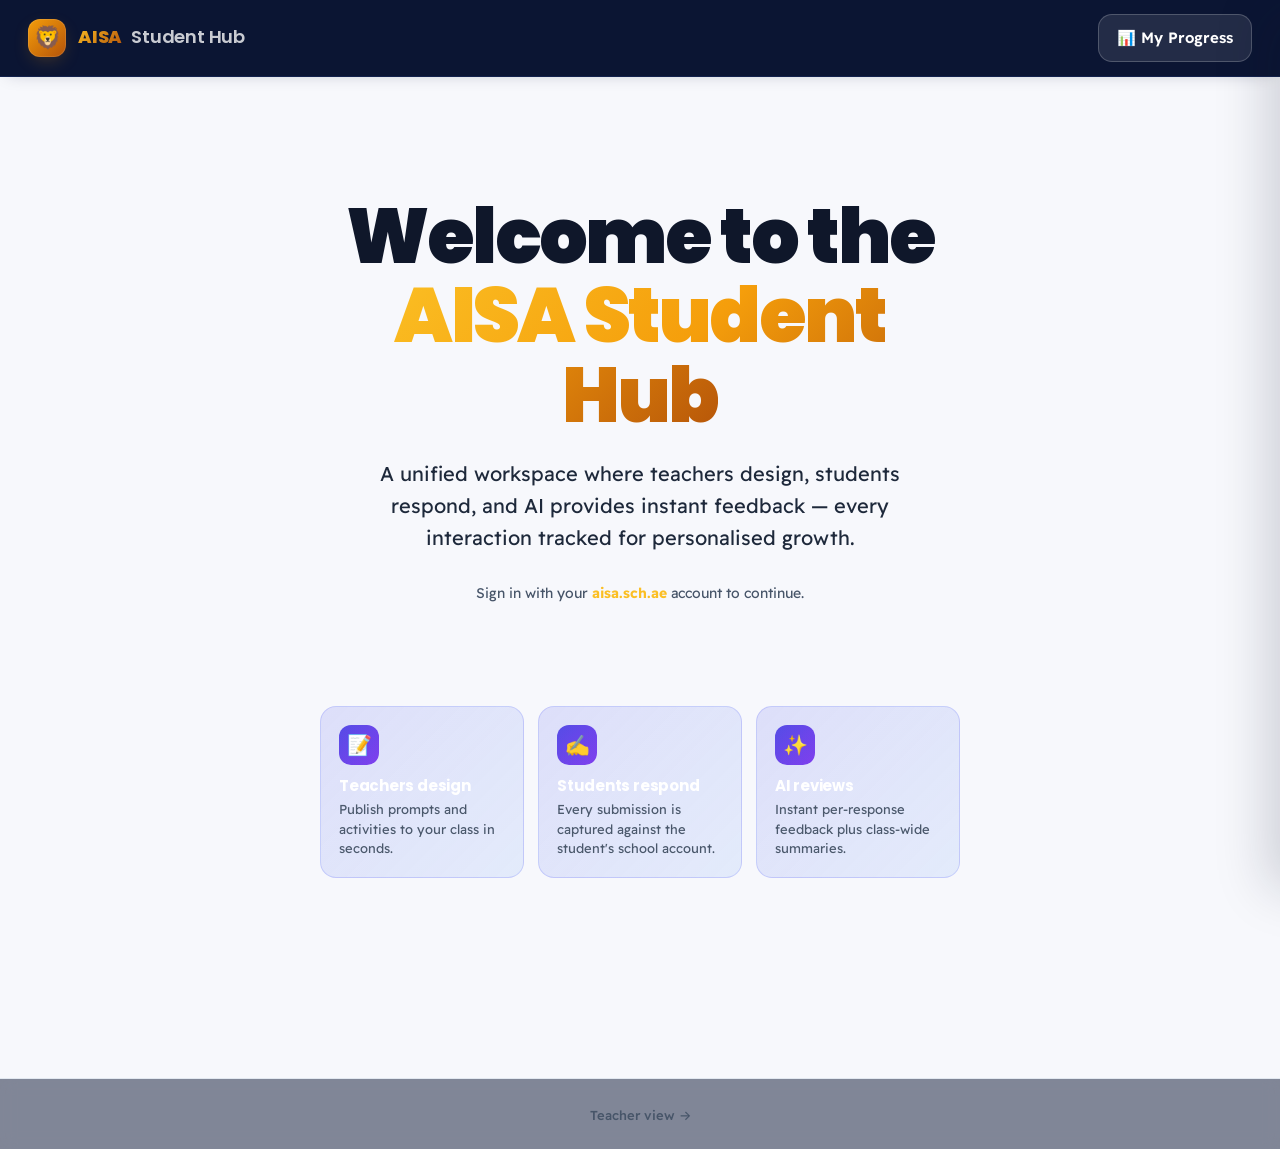
==== index.html @ e524ae33 "Light theme + Lexend typography — readability-first overhaul Major design system overhaul to make th" ====
<!DOCTYPE html>
<html lang="en">
<head>
  <meta charset="UTF-8" />
  <meta name="viewport" content="width=device-width, initial-scale=1.0, viewport-fit=cover" />
  <title>AISA Student Hub</title>
  <meta name="description" content="Sign in with your aisa.sch.ae account to read teacher prompts, submit responses, and get instant AI feedback." />
  <meta name="theme-color" content="#0b1533" />
  <meta name="apple-mobile-web-app-capable" content="yes" />
  <meta name="apple-mobile-web-app-status-bar-style" content="black-translucent" />
  <meta name="apple-mobile-web-app-title" content="AISA Hub" />
  <meta name="color-scheme" content="dark light" />
  <meta property="og:type" content="website" />
  <meta property="og:title" content="AISA Student Hub" />
  <meta property="og:description" content="Teacher prompts, student responses, instant AI feedback." />
  <link rel="icon" type="image/svg+xml" href="favicon.svg" />
  <link rel="apple-touch-icon" href="favicon.svg" />
  <link rel="manifest" href="manifest.webmanifest" />
  <link rel="preconnect" href="https://fonts.googleapis.com" />
  <link rel="preconnect" href="https://fonts.gstatic.com" crossorigin />
  <link href="https://fonts.googleapis.com/css2?family=Lexend:wght@400;500;600;700;800&family=Poppins:wght@500;600;700;800;900&family=Inter:wght@400;500;600;700&family=JetBrains+Mono:wght@400;500&display=swap" rel="stylesheet" />
  <link rel="stylesheet" href="style.css" />
</head>
<body>
  <a class="skip-link" href="#main">Skip to main content</a>
  <noscript>
    <div class="noscript-banner">
      <strong>JavaScript is required.</strong><br />
      The AISA Student Hub needs JavaScript to sign you in with Google and load your prompts.
      Please enable JavaScript in your browser, or ask your school IT team if this site is blocked.
    </div>
  </noscript>
  <div class="bg-blobs" aria-hidden="true">
    <div class="bg-blob b1"></div>
    <div class="bg-blob b2"></div>
    <div class="bg-blob b3"></div>
  </div>

  <nav class="topbar" aria-label="Primary">
    <a href="index.html" class="brand">
      <span class="brand-mark" aria-hidden="true">🦁</span>
      <span class="brand-text">
        <span class="brand-name">AISA</span>
        <span class="brand-sub">Student Hub</span>
      </span>
    </a>

    <div class="topbar-meta">
      <a href="progress.html" class="btn btn-ghost" id="progress-link">📊 My Progress</a>
      <button id="assignments-btn" class="assignments-btn empty" type="button">
        <span class="assignments-icon">📥</span>
        <span>Assignments</span>
        <span class="assignments-count" id="assignments-count">0</span>
      </button>
      <span id="user-chip" class="user-chip">
        <span class="user-dot"></span>
        <span id="user-name"></span>
        <span class="muted">·</span>
        <span id="user-email"></span>
      </span>
      <button id="sign-out" class="btn btn-ghost">Sign out</button>
    </div>
  </nav>

  <!-- Assignments slide-in panel -->
  <div id="assignments-backdrop" class="assignments-backdrop"></div>
  <aside id="assignments-panel" class="assignments-panel" aria-hidden="true">
    <header class="assignments-panel-header">
      <div>
        <h2 class="font-heading">
          <span class="panel-icon assignments-panel-icon" aria-hidden="true">📥</span>
          Your assignments
        </h2>
        <p class="panel-sub" id="assignments-panel-sub">Loading...</p>
      </div>
      <button class="assignments-close" id="assignments-close" aria-label="Close panel">×</button>
    </header>
    <div class="assignments-list" id="assignments-list"></div>
  </aside>

  <main class="container" id="main">
    <section id="signin-container" class="hero">
      <div class="hero-content">
        <h1 class="hero-title font-heading">
          Welcome to the<br />
          <span class="gradient-amber">AISA Student Hub</span>
        </h1>
        <p class="hero-subtitle">
          A unified workspace where teachers design, students respond, and AI
          provides instant feedback — every interaction tracked for personalised growth.
        </p>
        <p id="status" class="hero-status">
          Sign in with your <strong>aisa.sch.ae</strong> account to continue.
        </p>
        <div class="signin-wrap">
          <div id="g-signin-button"></div>
        </div>

        <div class="hero-features">
          <div class="hero-feature">
            <div class="hero-feature-icon">📝</div>
            <h3 class="font-heading">Teachers design</h3>
            <p>Publish prompts and activities to your class in seconds.</p>
          </div>
          <div class="hero-feature">
            <div class="hero-feature-icon">✍️</div>
            <h3 class="font-heading">Students respond</h3>
            <p>Every submission is captured against the student's school account.</p>
          </div>
          <div class="hero-feature">
            <div class="hero-feature-icon">✨</div>
            <h3 class="font-heading">AI reviews</h3>
            <p>Instant per-response feedback plus class-wide summaries.</p>
          </div>
        </div>
      </div>
    </section>

    <section id="signed-in" hidden>
      <header class="page-header">
        <div>
          <h2 class="page-title font-heading">Today's prompts</h2>
          <p class="page-subtitle">Respond to your teachers and get instant AI feedback.</p>
        </div>
        <button id="im-here" class="btn btn-amber">I'm here</button>
      </header>
      <p id="result" class="status-line" aria-live="polite"></p>

      <!-- Check out / check in card -->
      <section id="checkout-card" class="checkout-card">
        <div id="checkout-idle" class="checkout-idle">
          <div class="checkout-header">
            <h3 class="font-heading">Need to step out?</h3>
            <p class="muted small">Tap a destination — we'll notify your teacher by email and time your trip.</p>
          </div>
          <div class="checkout-options">
            <button class="checkout-option" data-destination="Bathroom" type="button">
              <span class="checkout-emoji" aria-hidden="true">🚻</span>
              <span class="checkout-label">Bathroom</span>
            </button>
            <button class="checkout-option" data-destination="Nurse" type="button">
              <span class="checkout-emoji" aria-hidden="true">⚕️</span>
              <span class="checkout-label">Nurse</span>
            </button>
            <button class="checkout-option" data-destination="Counsellor" type="button">
              <span class="checkout-emoji" aria-hidden="true">💬</span>
              <span class="checkout-label">Counsellor</span>
            </button>
          </div>
        </div>
        <div id="checkout-active" class="checkout-active" hidden>
          <div class="checkout-active-info">
            <p class="checkout-active-label small">Currently checked out</p>
            <h3 class="font-heading">At <span id="checkout-destination-active"></span></h3>
            <p class="muted small">Notified <span id="checkout-teacher-active"></span> · <span id="checkout-since"></span></p>
          </div>
          <button id="checkin-btn" class="btn btn-amber" type="button">Check back in</button>
        </div>
      </section>

      <div id="prompts-list" class="prompts-grid"></div>
    </section>

    <!-- Check-out modal -->
    <div id="checkout-modal-backdrop" class="modal-backdrop" hidden></div>
    <div id="checkout-modal" class="modal" hidden role="dialog" aria-labelledby="checkout-modal-title">
      <header class="modal-header">
        <h2 id="checkout-modal-title" class="font-heading">
          <span class="panel-icon checkout-modal-icon" aria-hidden="true">🚪</span>
          <span id="checkout-modal-heading">Check out</span>
        </h2>
        <button class="modal-close" id="checkout-modal-close" aria-label="Close">×</button>
      </header>
      <div class="modal-body">
        <p class="muted small">You're heading to <strong id="checkout-modal-destination"></strong>. Your teacher gets an email now and another when you check back in.</p>
        <label>
          Notify which teacher?
          <select id="checkout-teacher-select"></select>
        </label>
        <label>
          Notes <span class="field-hint">optional</span>
          <input id="checkout-notes" type="text" maxlength="140" placeholder="e.g. feeling unwell, won't be long" />
        </label>
        <p id="checkout-modal-result" class="status-line" aria-live="polite"></p>
        <div class="modal-actions">
          <button class="btn btn-ghost" id="checkout-modal-cancel" type="button">Cancel</button>
          <button class="btn btn-primary" id="checkout-modal-submit" type="button">Send & check out</button>
        </div>
      </div>
    </div>
  </main>

  <footer class="page-footer">
    <a href="teacher.html" class="footer-link">Teacher view →</a>
  </footer>

  <script src="config.js"></script>
  <script src="auth.js"></script>
  <script src="app.js"></script>
  <script src="https://accounts.google.com/gsi/client" async defer onload="initGoogleSignIn()"></script>
</body>
</html>
---- style.css ----
/* ============================================================
   AISA Student Hub — light design system for K-12 readability
   ============================================================ */

:root {
  /* Surfaces */
  --bg-base: #f7f8fc;
  --bg-subtle: #eef2f8;
  --bg-panel: #ffffff;
  --bg-elevated: #f1f5f9;
  --bg-hover: #e2e8f0;

  /* Borders */
  --border: #e2e8f0;
  --border-strong: #cbd5e1;
  --border-bright: #94a3b8;

  /* Text — WCAG AAA on white */
  --text: #0f172a;
  --text-secondary: #1e293b;
  --text-muted: #475569;
  --text-dim: #64748b;

  /* AISA brand */
  --navy-deep: #0b1533;
  --navy-base: #13224d;
  --navy-elevated: #1b2a5e;
  --navy-card: rgba(11, 21, 51, 0.04);

  /* Brand accents */
  --gold: #f59e0b;
  --gold-bright: #fbbf24;
  --gold-soft: #fef3c7;
  --gold-dark: #b45309;
  --amber: var(--gold);
  --amber-bright: var(--gold-bright);
  --amber-deep: var(--gold-dark);
  --amber-glow: rgba(245, 158, 11, 0.32);

  /* Tonal accents */
  --indigo: #4f46e5;
  --indigo-bright: #6366f1;
  --indigo-soft: #eef2ff;
  --violet: #7c3aed;
  --violet-soft: #f3e8ff;
  --cyan: #0891b2;
  --cyan-soft: #cffafe;
  --pink: #db2777;
  --pink-soft: #fce7f3;
  --emerald: #059669;
  --emerald-soft: #d1fae5;
  --rose: #e11d48;
  --rose-soft: #ffe4e6;

  /* Type — Lexend for body (proficiency-tuned), Poppins for display */
  --font: 'Lexend', 'Inter', -apple-system, BlinkMacSystemFont, 'Segoe UI', Roboto, sans-serif;
  --font-heading: 'Poppins', 'Lexend', 'Inter', sans-serif;
  --font-mono: 'JetBrains Mono', ui-monospace, SFMono-Regular, monospace;

  /* Shape */
  --radius-sm: 10px;
  --radius: 14px;
  --radius-lg: 18px;
  --radius-xl: 24px;

  /* Shadows */
  --shadow-sm: 0 1px 2px rgba(15, 23, 42, 0.06);
  --shadow-card: 0 1px 3px rgba(15, 23, 42, 0.05), 0 6px 16px -6px rgba(15, 23, 42, 0.08);
  --shadow-lg: 0 20px 40px -16px rgba(15, 23, 42, 0.18);
}

* { box-sizing: border-box; }

/* Skip link — invisible until focused, lets keyboard users jump past the navbar. */
.skip-link {
  position: absolute;
  left: 8px;
  top: -100px;
  z-index: 100;
  padding: 12px 18px;
  background: var(--amber);
  color: #1a1a1a;
  font-weight: 700;
  text-decoration: none;
  border-radius: 10px;
  transition: top 0.18s ease;
}
.skip-link:focus { top: 8px; outline: 3px solid white; outline-offset: 2px; }

.noscript-banner {
  display: block;
  margin: 40px auto;
  max-width: 600px;
  padding: 20px 24px;
  background: rgba(244, 63, 94, 0.16);
  border: 1px solid rgba(244, 63, 94, 0.42);
  border-radius: 14px;
  color: #fecdd3;
  text-align: center;
  font-size: 16px;
  line-height: 1.6;
}

/* Screen-reader only utility */
.sr-only {
  position: absolute;
  width: 1px;
  height: 1px;
  padding: 0;
  margin: -1px;
  overflow: hidden;
  clip: rect(0, 0, 0, 0);
  white-space: nowrap;
  border: 0;
}

/* Honour user motion preferences — turns off entrance and ambient animations
   for users who set "Reduce Motion" in their OS. */
@media (prefers-reduced-motion: reduce) {
  *, *::before, *::after {
    animation-duration: 0.01ms !important;
    animation-iteration-count: 1 !important;
    transition-duration: 0.01ms !important;
    scroll-behavior: auto !important;
  }
  .bg-blob { animation: none !important; }
}

/* Consistent visible focus indicator for everyone using a keyboard. */
:focus-visible {
  outline: 3px solid var(--amber-bright) !important;
  outline-offset: 2px;
  border-radius: 4px;
}
button:focus-visible,
a:focus-visible {
  outline-offset: 3px;
}

/* Loading skeletons — replace the bare "Loading..." text with a shimmering
   placeholder so the page feels alive while data is fetched. */
.skeleton {
  background: linear-gradient(90deg,
    rgba(255, 255, 255, 0.05) 0%,
    rgba(255, 255, 255, 0.12) 50%,
    rgba(255, 255, 255, 0.05) 100%);
  background-size: 200% 100%;
  animation: skeleton-shimmer 1.4s ease-in-out infinite;
  border-radius: 12px;
  display: block;
}
.skeleton-stack { display: flex; flex-direction: column; gap: 12px; }
.skeleton-line { height: 18px; }
.skeleton-line.short { width: 40%; }
.skeleton-line.medium { width: 70%; }
.skeleton-line.long { width: 100%; }
.skeleton-card {
  height: 120px;
  border: 1px solid var(--border);
  background: linear-gradient(90deg,
    rgba(255, 255, 255, 0.04) 0%,
    rgba(255, 255, 255, 0.08) 50%,
    rgba(255, 255, 255, 0.04) 100%);
  background-size: 200% 100%;
  animation: skeleton-shimmer 1.4s ease-in-out infinite;
  border-radius: 16px;
}
.skeleton-grid {
  display: grid;
  gap: 14px;
  grid-template-columns: repeat(auto-fit, minmax(200px, 1fr));
}
@keyframes skeleton-shimmer {
  0%   { background-position: 200% 0; }
  100% { background-position: -200% 0; }
}
@media (prefers-reduced-motion: reduce) {
  .skeleton, .skeleton-card { animation: none !important; opacity: 0.6; }
}

/* Empty states — friendly cards instead of plain text */
.empty-state {
  text-align: center;
  padding: 48px 24px;
  background: rgba(255, 255, 255, 0.03);
  border: 1px dashed var(--border-bright);
  border-radius: 18px;
}
.empty-state .empty-icon { font-size: 56px; display: block; margin-bottom: 14px; opacity: 0.9; }
.empty-state h3 { font-family: var(--font-heading); font-size: 20px; margin: 0 0 8px; color: white; }
.empty-state p { margin: 0; color: var(--text-muted); font-size: 16px; }

/* Inline alerts (errors, warnings, info) */
.alert {
  display: flex;
  align-items: flex-start;
  gap: 12px;
  padding: 14px 18px;
  border-radius: 14px;
  border: 1px solid var(--border);
  background: rgba(255, 255, 255, 0.04);
  margin: 12px 0;
  font-size: 15px;
  line-height: 1.5;
}
.alert .alert-icon { font-size: 20px; line-height: 1; }
.alert.alert-error {
  background: rgba(244, 63, 94, 0.12);
  border-color: rgba(244, 63, 94, 0.40);
  color: #fda4af;
}
.alert.alert-info {
  background: rgba(99, 102, 241, 0.10);
  border-color: rgba(99, 102, 241, 0.30);
  color: var(--text);
}

/* Print styles — clean monochrome export when teachers print a dashboard */
@media print {
  body { background: white !important; color: black !important; }
  .bg-blobs, .topbar, .page-footer, .skip-link,
  #flagged-btn, #checkouts-btn, #assignments-btn,
  .flagged-panel, .assignments-panel, .checkouts-panel,
  .download-row, button.refresh-btn, #refresh-btn { display: none !important; }
  .panel, .stat-card { box-shadow: none !important; border: 1px solid #ccc !important; background: white !important; color: black !important; break-inside: avoid; }
  .stat-card .stat-value, .stat-card .stat-value-big,
  .gradient-amber, .hero-level-emoji,
  .stat-card.stat-vivid.stat-indigo .stat-value-big,
  .stat-card.stat-vivid.stat-amber .stat-value-big,
  .stat-card.stat-vivid.stat-cyan .stat-value-big,
  .stat-card.stat-vivid.stat-rose .stat-value-big,
  .stat-card.stat-vivid.stat-violet .stat-value-big {
    background: none !important;
    -webkit-text-fill-color: black !important;
    color: black !important;
  }
  a { color: black !important; text-decoration: underline; }
}

html, body {
  margin: 0;
  padding: 0;
  font-family: var(--font);
  background-color: var(--bg-base);
  color: var(--text);
  min-height: 100vh;
  -webkit-font-smoothing: antialiased;
  -moz-osx-font-smoothing: grayscale;
  font-size: 18px;
  line-height: 1.7;
  font-feature-settings: 'ss01';
}
.small { font-size: 15px; line-height: 1.55; }
.muted { color: var(--text-muted); }
p { margin: 0 0 10px; }
h1, h2, h3, h4 { letter-spacing: -0.015em; line-height: 1.25; color: var(--text); font-weight: 700; }

.font-heading { font-family: var(--font-heading); }

a { color: var(--indigo); text-decoration: none; font-weight: 500; }
a:hover { color: var(--violet); text-decoration: underline; }

button:focus-visible,
a:focus-visible,
input:focus-visible,
textarea:focus-visible,
select:focus-visible {
  outline: 2px solid var(--indigo-bright);
  outline-offset: 2px;
}

.muted { color: var(--text-muted); }
.small { font-size: 12px; }

/* ============================================================
   Background atmosphere (hub-bg + animated blobs)
   ============================================================ */

body::before {
  content: '';
  position: fixed;
  inset: 0;
  z-index: -2;
  background-color: var(--bg-base);
  background-image:
    radial-gradient(ellipse at top right, rgba(99, 102, 241, 0.07), transparent 55%),
    radial-gradient(ellipse at bottom left, rgba(245, 158, 11, 0.05), transparent 55%);
  pointer-events: none;
}

.bg-blobs {
  position: fixed;
  inset: 0;
  z-index: -1;
  overflow: hidden;
  pointer-events: none;
}
.bg-blob {
  position: absolute;
  border-radius: 50%;
  filter: blur(100px);
  animation: blob-float 18s ease-in-out infinite;
}
.bg-blob.b1 { top: -160px; left: -120px; width: 480px; height: 480px; background: rgba(99, 102, 241, 0.10); }
.bg-blob.b2 { top: 30%; right: -120px; width: 520px; height: 520px; background: rgba(245, 158, 11, 0.08); animation-delay: 4s; }
.bg-blob.b3 { bottom: -120px; left: 20%; width: 420px; height: 420px; background: rgba(124, 58, 237, 0.06); animation-delay: 8s; }

@keyframes blob-float {
  0%, 100% { transform: translate(0, 0) scale(1); }
  33%       { transform: translate(40px, -60px) scale(1.10); }
  66%       { transform: translate(-30px, 30px) scale(0.92); }
}

/* ============================================================
   Topbar
   ============================================================ */

.topbar {
  position: sticky;
  top: 0;
  z-index: 30;
  display: flex;
  justify-content: space-between;
  align-items: center;
  padding: 14px 28px;
  background: var(--navy-deep);
  color: #ffffff;
  border-bottom: 1px solid var(--navy-base);
  box-shadow: 0 4px 16px -8px rgba(11, 21, 51, 0.25);
}
.topbar .brand { color: #ffffff; }
.topbar .brand-text .brand-sub { color: rgba(255, 255, 255, 0.78); }
.topbar .user-chip {
  background: rgba(255, 255, 255, 0.10);
  border: 1px solid rgba(255, 255, 255, 0.18);
  color: #ffffff;
}
.topbar .user-chip .muted { color: rgba(255, 255, 255, 0.7); }
.topbar .btn-ghost {
  background: rgba(255, 255, 255, 0.10);
  color: #ffffff;
  border: 1px solid rgba(255, 255, 255, 0.20);
}
.topbar .btn-ghost:hover { background: rgba(255, 255, 255, 0.18); color: #ffffff; border-color: rgba(255, 255, 255, 0.32); }

.brand {
  display: inline-flex;
  align-items: center;
  gap: 12px;
  color: var(--text);
}

.brand-mark {
  width: 38px;
  height: 38px;
  flex-shrink: 0;
  display: flex;
  align-items: center;
  justify-content: center;
  font-size: 22px;
  border-radius: 12px;
  background: linear-gradient(135deg, var(--amber), var(--amber-deep));
  box-shadow: 0 6px 20px -6px var(--amber-glow), 0 0 0 1px rgba(255, 255, 255, 0.1) inset;
}

.brand-text {
  font-family: var(--font-heading);
  font-size: 18px;
  font-weight: 800;
  letter-spacing: -0.01em;
}
.brand-text .brand-name {
  background: linear-gradient(135deg, var(--amber-bright), var(--amber-deep));
  -webkit-background-clip: text;
  background-clip: text;
  -webkit-text-fill-color: transparent;
}
.brand-text .brand-sub { font-weight: 600; color: var(--text-secondary); margin-left: 6px; }

.brand-tag {
  margin-left: 10px;
  font-size: 10px;
  font-weight: 700;
  text-transform: uppercase;
  letter-spacing: 0.14em;
  padding: 4px 10px;
  border-radius: 999px;
  background: linear-gradient(135deg, var(--indigo), var(--violet));
  color: white;
  vertical-align: middle;
}

.topbar-meta { display: flex; align-items: center; gap: 12px; }

.user-chip {
  display: inline-flex;
  align-items: center;
  gap: 10px;
  padding: 9px 16px;
  border-radius: 999px;
  background: rgba(255, 255, 255, 0.08);
  border: 1px solid var(--border);
  font-size: 14px;
  font-weight: 500;
}
.user-chip .user-dot {
  width: 8px;
  height: 8px;
  border-radius: 50%;
  background: var(--emerald);
  box-shadow: 0 0 8px var(--emerald);
}

body:not(.is-signed-in) #user-chip,
body:not(.is-signed-in) #sign-out,
body:not(.is-signed-in) #flagged-btn,
body:not(.is-signed-in) #assignments-btn,
body:not(.is-signed-in) #checkouts-btn { display: none !important; }

/* ============================================================
   Out-now button + panel (teacher)
   ============================================================ */

.checkouts-btn {
  position: relative;
  display: inline-flex;
  align-items: center;
  gap: 8px;
  padding: 8px 14px;
  border-radius: 999px;
  background: rgba(34, 211, 238, 0.14);
  border: 1px solid rgba(34, 211, 238, 0.32);
  color: #67e8f9;
  font-family: inherit;
  font-size: 13px;
  font-weight: 600;
  cursor: pointer;
  transition: all 0.2s ease;
}
.checkouts-btn:hover { background: rgba(34, 211, 238, 0.22); color: #cffafe; }
.checkouts-btn .checkouts-icon { font-size: 14px; }
.checkouts-btn .checkouts-count {
  display: inline-flex;
  align-items: center;
  justify-content: center;
  min-width: 20px;
  height: 20px;
  padding: 0 6px;
  border-radius: 999px;
  background: var(--cyan);
  color: #062b35;
  font-weight: 700;
  font-size: 11px;
  box-shadow: 0 0 0 2px rgba(34, 211, 238, 0.3);
}
.checkouts-btn.empty {
  background: rgba(255, 255, 255, 0.10);
  border-color: rgba(255, 255, 255, 0.18);
  color: rgba(255, 255, 255, 0.78);
}
.checkouts-btn.empty .checkouts-count { display: none; }
.checkouts-btn.has-overdue {
  background: rgba(245, 158, 11, 0.18);
  border-color: rgba(245, 158, 11, 0.42);
  color: var(--amber-bright);
  animation: pulse-overdue 2.2s ease-in-out infinite;
}
.checkouts-btn.has-overdue .checkouts-count {
  background: var(--amber-deep);
  color: #2a1a00;
  box-shadow: 0 0 0 2px rgba(245, 158, 11, 0.35);
}
@keyframes pulse-overdue {
  0%, 100% { box-shadow: 0 0 0 0 rgba(245, 158, 11, 0); }
  50%      { box-shadow: 0 0 0 6px rgba(245, 158, 11, 0.12); }
}

.checkouts-backdrop {
  position: fixed;
  inset: 0;
  z-index: 40;
  background: rgba(15, 23, 42, 0.45);
  backdrop-filter: blur(3px);
  -webkit-backdrop-filter: blur(3px);
  opacity: 0;
  transition: opacity 0.25s ease;
  pointer-events: none;
}
.checkouts-backdrop.open { opacity: 1; pointer-events: auto; }

.checkouts-panel {
  position: fixed;
  top: 0;
  right: 0;
  bottom: 0;
  z-index: 50;
  width: min(540px, 100%);
  background: var(--bg-panel);
  color: var(--text);
  border-left: 1px solid var(--border);
  box-shadow: -24px 0 50px -12px rgba(15, 23, 42, 0.18);
  transform: translateX(100%);
  transition: transform 0.3s cubic-bezier(0.4, 0, 0.2, 1);
  display: flex;
  flex-direction: column;
  overflow: hidden;
}
.checkouts-panel.open { transform: translateX(0); }

.checkouts-panel-header {
  padding: 22px 24px;
  border-bottom: 1px solid var(--border);
  display: flex;
  justify-content: space-between;
  align-items: flex-start;
  gap: 16px;
}
.checkouts-panel-header h2 {
  font-family: var(--font-heading);
  font-size: 18px;
  font-weight: 800;
  margin: 0 0 4px;
  display: flex;
  align-items: center;
  gap: 10px;
}
.checkouts-panel-icon {
  width: 32px;
  height: 32px;
  border-radius: 10px;
  background: linear-gradient(135deg, var(--cyan), var(--indigo));
  display: inline-flex;
  align-items: center;
  justify-content: center;
  font-size: 16px;
  box-shadow: 0 6px 16px -6px rgba(34, 211, 238, 0.5);
}
.checkouts-panel-header .panel-sub {
  color: var(--text-muted);
  font-size: 13px;
  margin: 0;
}
.checkouts-close {
  background: var(--bg-elevated);
  border: 1px solid var(--border-strong);
  border-radius: 8px;
  width: 36px;
  height: 36px;
  display: inline-flex;
  align-items: center;
  justify-content: center;
  cursor: pointer;
  color: var(--text);
  font-size: 20px;
  font-weight: 600;
  flex-shrink: 0;
}
.checkouts-close:hover { background: var(--bg-hover); }

.checkouts-list {
  flex: 1;
  overflow-y: auto;
  padding: 18px 24px;
  display: flex;
  flex-direction: column;
  gap: 14px;
}
.checkouts-empty {
  text-align: center;
  padding: 48px 20px;
  color: var(--text-muted);
}
.checkouts-empty .empty-icon { font-size: 48px; display: block; margin-bottom: 12px; opacity: 0.85; }
.checkouts-empty h3 {
  font-family: var(--font-heading);
  font-size: 16px;
  font-weight: 700;
  margin: 0 0 6px;
  color: var(--text);
}

.checkout-item {
  background: linear-gradient(180deg, rgba(34, 211, 238, 0.08), rgba(34, 211, 238, 0.02));
  border: 1px solid rgba(34, 211, 238, 0.28);
  border-radius: 14px;
  padding: 14px 16px;
}
.checkout-item.overdue {
  background: linear-gradient(180deg, rgba(245, 158, 11, 0.14), rgba(245, 158, 11, 0.03));
  border-color: rgba(245, 158, 11, 0.50);
}
.checkout-item-head {
  display: flex;
  align-items: flex-start;
  gap: 12px;
  margin-bottom: 8px;
}
.checkout-item-avatar {
  width: 36px;
  height: 36px;
  border-radius: 50%;
  background: linear-gradient(135deg, var(--cyan), var(--indigo));
  display: inline-flex;
  align-items: center;
  justify-content: center;
  font-weight: 700;
  font-size: 14px;
  flex-shrink: 0;
}
.checkout-item.overdue .checkout-item-avatar {
  background: linear-gradient(135deg, var(--amber-deep), #b45309);
}
.checkout-student-line { flex: 1; min-width: 0; }
.checkout-student-line .student-name { font-weight: 700; color: var(--text); font-size: 14px; margin: 0; line-height: 1.3; }
.checkout-student-line .student-email { color: var(--text-muted); font-size: 12px; font-family: var(--font-mono); margin: 2px 0 0; }

.checkout-destination-chip {
  display: inline-flex;
  align-items: center;
  gap: 6px;
  padding: 4px 10px;
  border-radius: 999px;
  background: rgba(255, 255, 255, 0.06);
  border: 1px solid var(--border);
  font-size: 12px;
  font-weight: 600;
  color: var(--text-secondary);
  white-space: nowrap;
  flex-shrink: 0;
}
.checkout-item.overdue .checkout-destination-chip {
  background: rgba(245, 158, 11, 0.16);
  border-color: rgba(245, 158, 11, 0.32);
  color: var(--amber-bright);
}

.checkout-meta {
  font-family: var(--font-mono);
  font-size: 12px;
  margin: 0 0 4px;
  display: flex;
  flex-wrap: wrap;
  gap: 6px;
}
.checkout-notes { margin: 4px 0 0; font-style: italic; }

.overdue-banner {
  margin: 10px 0 0;
  background: rgba(245, 158, 11, 0.18);
  color: var(--amber-bright);
  border: 1px solid rgba(245, 158, 11, 0.35);
  padding: 6px 10px;
  border-radius: 8px;
  font-size: 11px;
  font-weight: 800;
  text-transform: uppercase;
  letter-spacing: 0.12em;
  text-align: center;
}

/* ============================================================
   Flagged button + panel (MagicSchool style)
   ============================================================ */

.flagged-btn {
  position: relative;
  display: inline-flex;
  align-items: center;
  gap: 8px;
  padding: 8px 14px;
  border-radius: 999px;
  background: rgba(244, 63, 94, 0.12);
  border: 1px solid rgba(244, 63, 94, 0.30);
  color: #fda4af;
  font-family: inherit;
  font-size: 13px;
  font-weight: 600;
  cursor: pointer;
  transition: all 0.2s ease;
}
.flagged-btn:hover { background: rgba(244, 63, 94, 0.2); color: #fecdd3; }
.flagged-btn .flagged-icon { font-size: 14px; }
.flagged-btn .flagged-count {
  display: inline-flex;
  align-items: center;
  justify-content: center;
  min-width: 20px;
  height: 20px;
  padding: 0 6px;
  border-radius: 999px;
  background: var(--rose);
  color: white;
  font-weight: 700;
  font-size: 11px;
  box-shadow: 0 0 0 2px rgba(244, 63, 94, 0.3);
}
.flagged-btn.empty {
  background: rgba(255, 255, 255, 0.10);
  border-color: rgba(255, 255, 255, 0.18);
  color: rgba(255, 255, 255, 0.78);
}
.flagged-btn.empty .flagged-count { display: none; }

.flagged-backdrop {
  position: fixed;
  inset: 0;
  z-index: 40;
  background: rgba(15, 23, 42, 0.45);
  backdrop-filter: blur(3px);
  -webkit-backdrop-filter: blur(3px);
  opacity: 0;
  transition: opacity 0.25s ease;
  pointer-events: none;
}
.flagged-backdrop.open { opacity: 1; pointer-events: auto; }

.flagged-panel {
  position: fixed;
  top: 0;
  right: 0;
  bottom: 0;
  z-index: 50;
  width: min(540px, 100%);
  background: var(--bg-panel);
  color: var(--text);
  border-left: 1px solid var(--border);
  box-shadow: -24px 0 50px -12px rgba(15, 23, 42, 0.18);
  transform: translateX(100%);
  transition: transform 0.3s cubic-bezier(0.4, 0, 0.2, 1);
  display: flex;
  flex-direction: column;
  overflow: hidden;
}
.flagged-panel.open { transform: translateX(0); }

.flagged-panel-header {
  padding: 22px 24px;
  border-bottom: 1px solid var(--border);
  display: flex;
  justify-content: space-between;
  align-items: flex-start;
  gap: 16px;
}
.flagged-panel-header h2 {
  font-family: var(--font-heading);
  font-size: 18px;
  font-weight: 800;
  margin: 0 0 4px;
  display: flex;
  align-items: center;
  gap: 10px;
}
.flagged-panel-header .panel-icon {
  width: 32px;
  height: 32px;
  border-radius: 10px;
  background: linear-gradient(135deg, var(--rose), #be123c);
  display: inline-flex;
  align-items: center;
  justify-content: center;
  font-size: 16px;
  box-shadow: 0 6px 16px -6px rgba(244, 63, 94, 0.5);
}
.flagged-panel-header .panel-sub {
  color: var(--text-muted);
  font-size: 13px;
  margin: 0;
}
.flagged-close {
  background: var(--bg-elevated);
  border: 1px solid var(--border-strong);
  border-radius: 8px;
  width: 36px;
  height: 36px;
  display: inline-flex;
  align-items: center;
  justify-content: center;
  cursor: pointer;
  color: var(--text);
  font-size: 20px;
  font-weight: 600;
  flex-shrink: 0;
}
.flagged-close:hover { background: var(--bg-hover); }

.flagged-list {
  flex: 1;
  overflow-y: auto;
  padding: 18px 24px;
  display: flex;
  flex-direction: column;
  gap: 14px;
}

.flagged-empty {
  text-align: center;
  padding: 48px 20px;
  color: var(--text-muted);
}
.flagged-empty .empty-icon {
  font-size: 48px;
  display: block;
  margin-bottom: 12px;
  filter: grayscale(0.4);
  opacity: 0.8;
}
.flagged-empty h3 {
  font-family: var(--font-heading);
  font-size: 16px;
  font-weight: 700;
  margin: 0 0 6px;
  color: var(--text);
}

.flagged-item {
  background: linear-gradient(180deg, rgba(244, 63, 94, 0.10), rgba(244, 63, 94, 0.02));
  border: 1px solid rgba(244, 63, 94, 0.28);
  border-radius: 14px;
  padding: 16px;
}
.flagged-item-head {
  display: flex;
  align-items: flex-start;
  gap: 10px;
  margin-bottom: 10px;
}
.flagged-avatar {
  width: 36px;
  height: 36px;
  border-radius: 50%;
  background: linear-gradient(135deg, var(--indigo), var(--violet));
  display: inline-flex;
  align-items: center;
  justify-content: center;
  font-weight: 700;
  font-size: 14px;
  flex-shrink: 0;
}
.flagged-item .student-line { flex: 1; min-width: 0; }
.flagged-item .student-name {
  font-weight: 700;
  color: var(--text);
  font-size: 14px;
  margin: 0;
  line-height: 1.3;
}
.flagged-item .student-email {
  color: var(--text-muted);
  font-size: 12px;
  font-family: var(--font-mono);
  margin: 2px 0 0;
}
.flagged-item .prompt-context {
  font-size: 12px;
  color: var(--text-muted);
  margin: 0 0 8px;
  padding-bottom: 8px;
  border-bottom: 1px dashed var(--border);
}
.flagged-item .prompt-context strong { color: var(--text-secondary); }

.flagged-item .response-body {
  background: rgba(255, 255, 255, 0.04);
  padding: 10px 12px;
  border-radius: 8px;
  margin: 8px 0;
  font-size: 13px;
  line-height: 1.5;
  white-space: pre-wrap;
  color: var(--text);
}

.flagged-item .flag-reason {
  display: flex;
  gap: 8px;
  font-size: 12px;
  background: rgba(244, 63, 94, 0.12);
  border: 1px solid rgba(244, 63, 94, 0.25);
  border-radius: 8px;
  padding: 8px 10px;
  color: #fecdd3;
  margin: 8px 0 12px;
}
.flagged-item .flag-reason .reason-label {
  font-weight: 700;
  text-transform: uppercase;
  letter-spacing: 0.08em;
  font-size: 10px;
  color: #fda4af;
  flex-shrink: 0;
}

.flagged-item-footer {
  display: flex;
  justify-content: space-between;
  align-items: center;
  gap: 12px;
}
.flagged-item .submission-time {
  font-family: var(--font-mono);
  font-size: 11px;
  color: var(--text-dim);
}

/* ============================================================
   Assignments button + slide-in panel (student)
   ============================================================ */

.assignments-btn {
  position: relative;
  display: inline-flex;
  align-items: center;
  gap: 8px;
  padding: 8px 14px;
  border-radius: 999px;
  background: rgba(99, 102, 241, 0.18);
  border: 1px solid rgba(129, 140, 248, 0.32);
  color: var(--indigo-bright);
  font-family: inherit;
  font-size: 13px;
  font-weight: 600;
  cursor: pointer;
  transition: all 0.2s ease;
}
.assignments-btn:hover { background: rgba(99, 102, 241, 0.28); color: white; }
.assignments-btn .assignments-icon { font-size: 14px; }
.assignments-btn .assignments-count {
  display: inline-flex;
  align-items: center;
  justify-content: center;
  min-width: 20px;
  height: 20px;
  padding: 0 6px;
  border-radius: 999px;
  background: var(--indigo);
  color: white;
  font-weight: 700;
  font-size: 11px;
  box-shadow: 0 0 0 2px rgba(99, 102, 241, 0.3);
}
.assignments-btn.empty {
  background: rgba(255, 255, 255, 0.10);
  border-color: rgba(255, 255, 255, 0.18);
  color: rgba(255, 255, 255, 0.78);
}
.assignments-btn.empty .assignments-count { display: none; }

.assignments-backdrop {
  position: fixed;
  inset: 0;
  z-index: 40;
  background: rgba(15, 23, 42, 0.45);
  backdrop-filter: blur(3px);
  -webkit-backdrop-filter: blur(3px);
  opacity: 0;
  transition: opacity 0.25s ease;
  pointer-events: none;
}
.assignments-backdrop.open { opacity: 1; pointer-events: auto; }

.assignments-panel {
  position: fixed;
  top: 0;
  right: 0;
  bottom: 0;
  z-index: 50;
  width: min(500px, 100%);
  background: var(--bg-panel);
  color: var(--text);
  border-left: 1px solid var(--border);
  box-shadow: -24px 0 50px -12px rgba(15, 23, 42, 0.18);
  transform: translateX(100%);
  transition: transform 0.3s cubic-bezier(0.4, 0, 0.2, 1);
  display: flex;
  flex-direction: column;
  overflow: hidden;
}
.assignments-panel.open { transform: translateX(0); }

.assignments-panel-header {
  padding: 22px 24px;
  border-bottom: 1px solid var(--border);
  display: flex;
  justify-content: space-between;
  align-items: flex-start;
  gap: 16px;
}
.assignments-panel-header h2 {
  font-family: var(--font-heading);
  font-size: 18px;
  font-weight: 800;
  margin: 0 0 4px;
  display: flex;
  align-items: center;
  gap: 10px;
}
.assignments-panel-icon {
  width: 32px;
  height: 32px;
  border-radius: 10px;
  background: linear-gradient(135deg, var(--indigo), var(--violet));
  display: inline-flex;
  align-items: center;
  justify-content: center;
  font-size: 16px;
  box-shadow: 0 6px 16px -6px rgba(99, 102, 241, 0.5);
}
.assignments-panel-header .panel-sub {
  color: var(--text-muted);
  font-size: 13px;
  margin: 0;
}
.assignments-close {
  background: var(--bg-elevated);
  border: 1px solid var(--border-strong);
  border-radius: 8px;
  width: 36px;
  height: 36px;
  display: inline-flex;
  align-items: center;
  justify-content: center;
  cursor: pointer;
  color: var(--text);
  font-size: 20px;
  font-weight: 600;
  flex-shrink: 0;
}
.assignments-close:hover { background: var(--bg-hover); }

.assignments-list {
  flex: 1;
  overflow-y: auto;
  padding: 12px 16px 24px;
  display: flex;
  flex-direction: column;
}
.assignments-empty {
  text-align: center;
  padding: 48px 20px;
  color: var(--text-muted);
}
.assignments-empty .empty-icon {
  font-size: 48px;
  display: block;
  margin-bottom: 12px;
  opacity: 0.85;
}
.assignments-empty h3 {
  font-family: var(--font-heading);
  font-size: 16px;
  font-weight: 700;
  margin: 0 0 6px;
  color: var(--text);
}

.list-section-header {
  font-size: 10px;
  font-weight: 800;
  text-transform: uppercase;
  letter-spacing: 0.14em;
  color: var(--text-muted);
  margin: 14px 8px 6px;
}
.list-section-header.dim { color: var(--text-dim); }

.assignment-row {
  display: grid;
  grid-template-columns: auto 1fr;
  align-items: center;
  gap: 12px;
  padding: 12px 14px;
  background: rgba(255, 255, 255, 0.04);
  border: 1px solid var(--border);
  border-radius: 12px;
  margin: 4px 0;
  cursor: pointer;
  transition: all 0.2s ease;
}
.assignment-row:hover {
  border-color: var(--border-bright);
  background: rgba(255, 255, 255, 0.07);
  transform: translateX(2px);
}
.assignment-row.completed {
  opacity: 0.6;
  background: rgba(16, 185, 129, 0.06);
  border-color: rgba(16, 185, 129, 0.25);
}
.assignment-row.completed .assignment-title { text-decoration: line-through; color: var(--text-muted); }

.assignment-info { min-width: 0; }
.assignment-title {
  font-size: 14px;
  font-weight: 600;
  margin: 0;
  color: var(--text);
  white-space: nowrap;
  overflow: hidden;
  text-overflow: ellipsis;
}
.assignment-meta { margin: 2px 0 0; font-size: 11px; font-family: var(--font-mono); }

/* Custom checkbox styled as a pill (also used on main prompt cards) */
.complete-toggle {
  display: inline-flex;
  align-items: center;
  cursor: pointer;
  user-select: none;
}
.complete-toggle input[type="checkbox"] {
  position: absolute;
  opacity: 0;
  width: 0;
  height: 0;
}
.complete-pill {
  display: inline-flex;
  align-items: center;
  gap: 8px;
  padding: 7px 14px;
  border-radius: 999px;
  background: rgba(255, 255, 255, 0.06);
  border: 1px solid var(--border);
  color: var(--text-muted);
  font-size: 12px;
  font-weight: 600;
  transition: all 0.2s ease;
}
.complete-pill::before {
  content: '';
  display: inline-block;
  width: 14px;
  height: 14px;
  border-radius: 4px;
  border: 1.5px solid var(--text-muted);
  background: transparent;
  transition: all 0.2s ease;
}
.complete-toggle input:checked + .complete-pill {
  background: rgba(16, 185, 129, 0.15);
  border-color: rgba(16, 185, 129, 0.45);
  color: #6ee7b7;
}
.complete-toggle input:checked + .complete-pill::before {
  background: var(--emerald);
  border-color: var(--emerald);
  background-image: url("data:image/svg+xml,%3Csvg xmlns='http://www.w3.org/2000/svg' viewBox='0 0 16 16' fill='white'%3E%3Cpath d='M13.5 4.5L6 12L2.5 8.5' stroke='white' stroke-width='2.4' fill='none' stroke-linecap='round' stroke-linejoin='round'/%3E%3C/svg%3E");
  background-repeat: no-repeat;
  background-position: center;
  background-size: 80%;
}
.complete-toggle.compact .complete-pill {
  padding: 0;
  background: transparent;
  border: none;
  gap: 0;
}
.complete-toggle.compact .complete-pill::before {
  width: 22px;
  height: 22px;
  border-radius: 6px;
}
.complete-toggle.compact .check-mark { display: none; }

/* ============================================================
   Buttons
   ============================================================ */

.btn {
  display: inline-flex;
  align-items: center;
  justify-content: center;
  gap: 10px;
  padding: 13px 24px;
  border-radius: 14px;
  border: none;
  font-family: inherit;
  font-size: 16px;
  font-weight: 600;
  min-height: 44px;
  cursor: pointer;
  transition: all 0.2s ease;
  text-decoration: none;
  white-space: nowrap;
}
.btn:disabled { opacity: 0.5; cursor: not-allowed; }

.btn-primary {
  background: linear-gradient(135deg, var(--indigo), var(--violet));
  color: white;
  box-shadow: 0 8px 24px -8px rgba(99, 102, 241, 0.55),
              0 0 0 1px rgba(255, 255, 255, 0.08) inset;
}
.btn-primary:hover:not(:disabled) {
  transform: translateY(-1px);
  box-shadow: 0 12px 32px -8px rgba(99, 102, 241, 0.75),
              0 0 0 1px rgba(255, 255, 255, 0.16) inset;
}

.btn-amber {
  background: linear-gradient(135deg, var(--amber), var(--amber-deep));
  color: #0b1533;
  font-weight: 800;
  box-shadow: 0 8px 24px -8px var(--amber-glow);
}
.btn-amber:hover:not(:disabled) {
  transform: translateY(-1px);
  box-shadow: 0 12px 30px -8px rgba(245, 158, 11, 0.7);
}

.btn-ghost {
  background: var(--bg-panel);
  color: var(--text-secondary);
  border: 1.5px solid var(--border-strong);
  padding: 10px 18px;
  font-size: 15px;
  font-weight: 600;
  min-height: 42px;
}
.btn-ghost:hover { color: var(--text); border-color: var(--indigo); background: var(--indigo-soft); }

.btn-success {
  background: rgba(16, 185, 129, 0.15);
  color: #6ee7b7;
  border: 1px solid rgba(16, 185, 129, 0.40);
  padding: 6px 12px;
  font-size: 12px;
  font-weight: 700;
  border-radius: 8px;
}
.btn-success:hover:not(:disabled) {
  background: rgba(16, 185, 129, 0.28);
  color: #a7f3d0;
}

.link-btn {
  background: none;
  border: none;
  color: var(--indigo-bright);
  cursor: pointer;
  font-family: inherit;
  font-size: 15px;
  padding: 8px 0;
  font-weight: 600;
  transition: color 0.15s;
  min-height: 36px;
}
.link-btn:hover { color: white; }
.link-btn:disabled { opacity: 0.6; cursor: not-allowed; }

/* ============================================================
   Layout
   ============================================================ */

.container {
  max-width: 900px;
  margin: 0 auto;
  padding: 56px 32px 80px;
}
.container-wide { max-width: 1200px; }

/* ============================================================
   Hero (signed-out)
   ============================================================ */

.hero {
  text-align: center;
  padding: 64px 0 40px;
  animation: fade-up 0.6s ease backwards;
}
.hero-content { max-width: 640px; margin: 0 auto; }

.hero-title {
  font-family: var(--font-heading);
  font-size: clamp(46px, 7.5vw, 76px);
  font-weight: 900;
  letter-spacing: -0.035em;
  line-height: 1.05;
  margin: 0 0 22px;
}
.hero-title .gradient-amber {
  background: linear-gradient(135deg, var(--amber-bright), var(--amber), var(--amber-deep));
  -webkit-background-clip: text;
  background-clip: text;
  -webkit-text-fill-color: transparent;
}

.hero-subtitle {
  font-size: 20px;
  color: var(--text-secondary);
  line-height: 1.6;
  margin: 0 auto 28px;
  max-width: 520px;
}
.hero-status {
  color: var(--text-muted);
  font-size: 14px;
  margin: 28px 0 14px;
}
.hero-status strong { color: var(--amber-bright); }

.signin-wrap {
  display: inline-flex;
  flex-direction: column;
  align-items: center;
  gap: 16px;
  margin-top: 8px;
}

.hero-features {
  display: grid;
  grid-template-columns: repeat(3, 1fr);
  gap: 14px;
  max-width: 760px;
  margin: 56px auto 0;
}
.hero-feature {
  position: relative;
  overflow: hidden;
  background: linear-gradient(135deg, rgba(99, 102, 241, 0.18), rgba(59, 130, 246, 0.10));
  border: 1px solid rgba(129, 140, 248, 0.30);
  border-radius: 16px;
  padding: 18px;
  text-align: left;
  transition: transform 0.35s ease, box-shadow 0.35s ease, border-color 0.35s ease;
}
.hero-feature::after {
  content: '';
  position: absolute;
  inset: 0;
  background: linear-gradient(135deg, rgba(255,255,255,0.04), rgba(255,255,255,0));
  pointer-events: none;
}
.hero-feature:hover {
  transform: translateY(-4px);
  border-color: rgba(165, 180, 252, 0.6);
  box-shadow: 0 20px 40px -16px rgba(0, 0, 0, 0.5);
}
.hero-feature-icon {
  width: 40px;
  height: 40px;
  border-radius: 12px;
  background: linear-gradient(135deg, var(--indigo), var(--violet));
  margin-bottom: 12px;
  display: flex;
  align-items: center;
  justify-content: center;
  font-size: 20px;
}
.hero-feature h3 {
  font-family: var(--font-heading);
  font-size: 15px;
  font-weight: 700;
  margin: 0 0 4px;
  color: white;
}
.hero-feature p {
  font-size: 13px;
  color: var(--text-muted);
  margin: 0;
  line-height: 1.5;
}

@media (max-width: 640px) {
  .hero-features { grid-template-columns: 1fr; }
}

/* ============================================================
   Page header (signed-in)
   ============================================================ */

.page-header {
  display: flex;
  justify-content: space-between;
  align-items: flex-end;
  gap: 24px;
  flex-wrap: wrap;
  margin-bottom: 24px;
}
.page-title {
  font-family: var(--font-heading);
  font-size: 44px;
  font-weight: 800;
  letter-spacing: -0.028em;
  margin: 0 0 10px;
  color: white;
  line-height: 1.1;
}
.page-subtitle { color: var(--text-muted); margin: 0; font-size: 18px; line-height: 1.6; }

.status-line {
  color: var(--text-muted);
  font-size: 15px;
  min-height: 1.2em;
  margin: 0 0 20px;
  font-weight: 500;
}

/* ============================================================
   Check out / check in card
   ============================================================ */

.checkout-card {
  background: linear-gradient(135deg, rgba(34, 211, 238, 0.10), rgba(99, 102, 241, 0.08));
  border: 1px solid rgba(34, 211, 238, 0.25);
  border-radius: 18px;
  padding: 22px;
  margin-bottom: 20px;
}

.checkout-header h3 {
  font-family: var(--font-heading);
  margin: 0 0 4px;
  font-size: 17px;
  font-weight: 700;
}
.checkout-header p { margin: 0 0 16px; }

.checkout-options {
  display: grid;
  grid-template-columns: repeat(3, 1fr);
  gap: 12px;
}

.checkout-option {
  display: flex;
  flex-direction: column;
  align-items: center;
  justify-content: center;
  gap: 8px;
  padding: 16px 12px;
  background: rgba(255, 255, 255, 0.05);
  border: 1px solid var(--border);
  border-radius: 14px;
  color: var(--text);
  font-family: inherit;
  font-size: 14px;
  font-weight: 600;
  cursor: pointer;
  transition: all 0.2s ease;
}
.checkout-option:hover {
  background: rgba(34, 211, 238, 0.12);
  border-color: rgba(34, 211, 238, 0.45);
  transform: translateY(-2px);
}
.checkout-emoji {
  font-size: 26px;
  line-height: 1;
}
.checkout-label {
  font-size: 13px;
}

/* Active state (currently checked out): outer card switches to amber via JS class */
.checkout-card.is-active {
  background: linear-gradient(135deg, rgba(245, 158, 11, 0.18), rgba(245, 158, 11, 0.06));
  border-color: rgba(251, 191, 36, 0.40);
}
.checkout-active {
  display: flex;
  flex-wrap: wrap;
  align-items: center;
  justify-content: space-between;
  gap: 14px;
}
.checkout-active-info { flex: 1; min-width: 200px; }
.checkout-active-label {
  text-transform: uppercase;
  letter-spacing: 0.14em;
  font-weight: 800;
  color: var(--amber-bright);
  margin: 0 0 4px;
  font-size: 10px;
}
.checkout-active h3 {
  margin: 0;
  font-family: var(--font-heading);
  font-size: 18px;
  font-weight: 700;
}
.checkout-active h3 span { color: var(--amber-bright); }
.checkout-active .muted { margin: 4px 0 0; font-family: var(--font-mono); font-size: 12px; }

.checkout-modal-icon {
  background: linear-gradient(135deg, var(--cyan), var(--indigo));
  box-shadow: 0 6px 16px -6px rgba(34, 211, 238, 0.5);
}

.modal-body select {
  display: block;
  width: 100%;
  margin-top: 10px;
  padding: 14px 16px;
  background: var(--bg-panel);
  border: 1.5px solid var(--border-strong);
  border-radius: 12px;
  color: var(--text);
  font: inherit;
  font-size: 16px;
  appearance: none;
  background-image: url("data:image/svg+xml,%3Csvg xmlns='http://www.w3.org/2000/svg' width='12' height='12' viewBox='0 0 12 12'%3E%3Cpath fill='%2364748b' d='M2 4l4 4 4-4z'/%3E%3C/svg%3E");
  background-repeat: no-repeat;
  background-position: right 14px center;
  background-size: 12px;
  padding-right: 36px;
}
.modal-body select:focus {
  outline: none;
  border-color: var(--indigo);
  box-shadow: 0 0 0 4px rgba(99, 102, 241, 0.15);
}
.modal-body input[type="text"] {
  display: block;
  width: 100%;
  margin-top: 10px;
  padding: 14px 16px;
  background: var(--bg-panel);
  border: 1.5px solid var(--border-strong);
  border-radius: 12px;
  color: var(--text);
  font: inherit;
  font-size: 16px;
  transition: border-color 0.15s, box-shadow 0.15s;
}
.modal-body input[type="text"]:focus {
  outline: none;
  border-color: var(--indigo);
  box-shadow: 0 0 0 4px rgba(99, 102, 241, 0.15);
}

/* ============================================================
   Templates row + Suggest-with-AI
   ============================================================ */

.templates-section {
  margin: 0 0 22px;
  padding: 18px;
  background: var(--indigo-soft);
  border: 1px solid #c7d2fe;
  border-radius: 14px;
}
.templates-label {
  margin: 0 0 12px;
  font-size: 10px;
  font-weight: 800;
  text-transform: uppercase;
  letter-spacing: 0.14em;
  color: var(--text-muted);
}
.templates-row {
  display: flex;
  flex-wrap: wrap;
  gap: 8px;
  margin-bottom: 12px;
}
.template-chip {
  display: inline-flex;
  align-items: center;
  padding: 10px 16px;
  background: var(--bg-panel);
  border: 1.5px solid var(--border-strong);
  border-radius: 999px;
  color: var(--text);
  font-family: inherit;
  font-size: 14px;
  font-weight: 600;
  cursor: pointer;
  transition: all 0.18s ease;
}
.template-chip:hover {
  background: var(--indigo);
  border-color: var(--indigo);
  color: white;
  transform: translateY(-1px);
}

.suggest-ai-btn {
  display: inline-flex;
  align-items: center;
  gap: 8px;
  padding: 10px 16px;
  background: linear-gradient(135deg, rgba(168, 85, 247, 0.20), rgba(99, 102, 241, 0.18));
  border: 1px solid rgba(168, 85, 247, 0.40);
  border-radius: 999px;
  color: white;
  font-family: inherit;
  font-size: 13px;
  font-weight: 600;
  cursor: pointer;
  transition: all 0.18s ease;
}
.suggest-ai-btn:hover {
  background: linear-gradient(135deg, rgba(168, 85, 247, 0.32), rgba(99, 102, 241, 0.28));
  border-color: var(--violet);
  transform: translateY(-1px);
  box-shadow: 0 8px 24px -8px rgba(168, 85, 247, 0.4);
}

.suggest-icon {
  background: linear-gradient(135deg, var(--violet), var(--indigo));
  box-shadow: 0 6px 16px -6px rgba(168, 85, 247, 0.5);
}
.suggest-preview {
  background: var(--violet-soft);
  border: 1px solid #d8b4fe;
  border-radius: 14px;
  padding: 16px 18px;
  margin: 16px 0 0;
}
.suggest-preview-label {
  font-size: 11px;
  font-weight: 800;
  text-transform: uppercase;
  letter-spacing: 0.12em;
  color: var(--violet);
  margin: 0 0 8px;
}
.suggest-preview-title { margin: 0 0 8px; font-size: 18px; font-weight: 700; color: var(--text); }
.suggest-preview-body { margin: 0; line-height: 1.6; white-space: pre-wrap; color: var(--text-secondary); }
.suggest-preview-options { margin: 10px 0 0; padding-left: 22px; color: var(--text-secondary); }
.suggest-preview-options li { padding: 2px 0; }

.modal-actions { flex-wrap: wrap; }

/* ============================================================
   Prompt type badges + per-type inputs
   ============================================================ */

.type-badge {
  display: inline-block;
  font-size: 10px;
  font-weight: 800;
  letter-spacing: 0.12em;
  text-transform: uppercase;
  padding: 4px 10px;
  border-radius: 999px;
  background: rgba(255, 255, 255, 0.08);
  border: 1px solid var(--border);
  color: var(--text-muted);
  margin-bottom: 8px;
}
.type-badge.type-open { background: rgba(245, 158, 11, 0.18); border-color: rgba(245, 158, 11, 0.36); color: var(--amber-bright); }
.type-badge.type-multiple_choice { background: rgba(99, 102, 241, 0.20); border-color: rgba(129, 140, 248, 0.40); color: var(--indigo-bright); }
.type-badge.type-acknowledgment { background: rgba(34, 211, 238, 0.20); border-color: rgba(34, 211, 238, 0.40); color: #67e8f9; }
.type-badge.type-rating { background: rgba(168, 85, 247, 0.20); border-color: rgba(168, 85, 247, 0.40); color: #d8b4fe; }
.type-badge.type-poll { background: rgba(236, 72, 153, 0.20); border-color: rgba(236, 72, 153, 0.40); color: #fbcfe8; }

.prompt-options-list {
  list-style: decimal;
  margin: 4px 0 12px;
  padding-left: 22px;
  color: var(--text-secondary);
}
.prompt-options-list li { line-height: 1.55; padding: 2px 0; }
.prompt-options-list li.correct-option { color: var(--emerald); font-weight: 600; }
.correct-mark {
  font-size: 10px;
  font-weight: 800;
  letter-spacing: 0.1em;
  text-transform: uppercase;
  background: rgba(16, 185, 129, 0.20);
  color: var(--emerald);
  padding: 2px 6px;
  border-radius: 4px;
  margin-left: 4px;
}

/* Multiple choice / poll */
.choice-fieldset { border: none; padding: 0; margin: 0; }
.choice-fieldset legend {
  font-size: 11px;
  font-weight: 700;
  color: var(--text-muted);
  text-transform: uppercase;
  letter-spacing: 0.12em;
  margin-bottom: 8px;
}
.choice-row { display: block; cursor: pointer; }
.choice-row input { position: absolute; opacity: 0; }
.choice-pill {
  display: flex;
  align-items: center;
  gap: 10px;
  padding: 12px 14px;
  margin: 6px 0;
  background: rgba(255, 255, 255, 0.04);
  border: 1px solid var(--border);
  border-radius: 10px;
  color: var(--text);
  transition: all 0.15s;
}
.choice-row:hover .choice-pill { background: rgba(99, 102, 241, 0.10); border-color: rgba(129, 140, 248, 0.40); }
.choice-row input:checked + .choice-pill {
  background: rgba(99, 102, 241, 0.18);
  border-color: var(--indigo-bright);
  box-shadow: 0 0 0 2px rgba(129, 140, 248, 0.25);
}
.choice-letter {
  flex-shrink: 0;
  display: inline-flex;
  align-items: center;
  justify-content: center;
  width: 26px;
  height: 26px;
  border-radius: 50%;
  background: rgba(99, 102, 241, 0.20);
  color: var(--indigo-bright);
  font-weight: 800;
  font-size: 12px;
}
.choice-row input:checked + .choice-pill .choice-letter {
  background: var(--indigo);
  color: white;
}

/* Rating */
.rating-fieldset { border: none; padding: 0; margin: 0; }
.rating-fieldset legend {
  font-size: 11px;
  font-weight: 700;
  color: var(--text-muted);
  text-transform: uppercase;
  letter-spacing: 0.12em;
  margin-bottom: 10px;
}
.rating-row-wrap {
  display: flex;
  flex-wrap: wrap;
  gap: 8px;
}
.rating-row { cursor: pointer; }
.rating-row input { position: absolute; opacity: 0; }
.rating-pill {
  display: inline-flex;
  align-items: center;
  justify-content: center;
  min-width: 44px;
  height: 44px;
  padding: 0 12px;
  background: rgba(255, 255, 255, 0.04);
  border: 1px solid var(--border);
  border-radius: 10px;
  color: var(--text);
  font-weight: 700;
  font-size: 16px;
  transition: all 0.15s;
}
.rating-row:hover .rating-pill { background: rgba(168, 85, 247, 0.14); border-color: rgba(168, 85, 247, 0.40); }
.rating-row input:checked + .rating-pill {
  background: linear-gradient(135deg, var(--indigo), var(--violet));
  border-color: var(--violet);
  color: white;
  box-shadow: 0 0 0 2px rgba(168, 85, 247, 0.25);
}

/* Structured summary (MC / poll / rating / ack) */
.structured-summary {
  background: linear-gradient(180deg, rgba(99, 102, 241, 0.10), rgba(99, 102, 241, 0.02));
  border: 1px solid rgba(99, 102, 241, 0.30);
  border-radius: 14px;
  padding: 18px;
}
.result-bars { list-style: none; padding: 0; margin: 12px 0 0; }
.result-bar { margin: 10px 0; }
.result-bar.correct .result-bar-fill { background: linear-gradient(90deg, var(--emerald), #34d399); }
.result-bar-row {
  display: flex;
  justify-content: space-between;
  align-items: center;
  font-size: 13px;
  margin-bottom: 4px;
}
.result-bar-label { color: var(--text); font-weight: 500; }
.result-bar-count { font-family: var(--font-mono); color: var(--text-muted); font-size: 11px; }
.result-bar-track {
  background: rgba(255, 255, 255, 0.04);
  border-radius: 999px;
  height: 8px;
  overflow: hidden;
}
.result-bar-fill {
  height: 100%;
  background: linear-gradient(90deg, var(--indigo), var(--violet));
  border-radius: 999px;
  transition: width 0.4s ease;
}

.ack-list {
  list-style: none;
  padding: 0;
  margin: 12px 0 0;
}
.ack-list li {
  padding: 8px 12px;
  background: rgba(255, 255, 255, 0.04);
  border-radius: 8px;
  margin: 4px 0;
  font-size: 14px;
}

.prompt-card-top { margin-bottom: 4px; }

/* ============================================================
   Prompt cards
   ============================================================ */

.prompts-grid {
  display: grid;
  gap: 16px;
}

.prompt-card {
  position: relative;
  overflow: hidden;
  background: var(--bg-panel);
  border: 1px solid var(--border);
  border-left: 4px solid var(--indigo);
  border-radius: var(--radius-lg);
  padding: 26px 28px;
  transition: transform 0.25s ease, box-shadow 0.25s ease, border-color 0.25s ease;
  animation: fade-up 0.4s ease backwards;
  box-shadow: var(--shadow-card);
}
.prompt-card::after {
  content: '';
  position: absolute;
  inset: 0;
  background: linear-gradient(135deg, rgba(255,255,255,0.04), rgba(255,255,255,0));
  pointer-events: none;
  border-radius: inherit;
}
.prompt-card:hover {
  transform: translateY(-2px);
  border-color: var(--border-strong);
  border-left-color: var(--indigo);
  box-shadow: var(--shadow-lg);
}
.prompt-card > * { position: relative; z-index: 1; }
.prompt-card.is-completed { opacity: 0.7; }
.prompt-card.is-completed h3 { color: var(--text-secondary); }

.prompt-card-head {
  display: flex;
  justify-content: space-between;
  align-items: flex-start;
  gap: 14px;
  margin-bottom: 8px;
}
.prompt-card-title { flex: 1; min-width: 0; }
.prompt-card-title h3 { margin-bottom: 8px; }
.prompt-card-title .prompt-body { margin-bottom: 0; }

.prompt-card h3 {
  font-family: var(--font-heading);
  font-size: 24px;
  font-weight: 700;
  letter-spacing: -0.015em;
  margin: 0 0 12px;
  color: var(--text);
  line-height: 1.3;
}
.prompt-card .prompt-body {
  color: var(--text-secondary);
  white-space: pre-wrap;
  margin: 0 0 14px;
  line-height: 1.75;
  font-size: 18px;
}
.prompt-card .prompt-teacher,
.prompt-card .prompt-time { font-family: var(--font-mono); color: var(--text-dim); }

.prompt-card .muted, .prompt-card .small { color: var(--text-muted); font-size: 14px; }

/* ============================================================
   Student response form
   ============================================================ */

.response-form {
  margin-top: 16px;
  padding-top: 16px;
  border-top: 1px solid var(--border);
}
.response-form label {
  display: block;
  font-size: 15px;
  font-weight: 600;
  color: var(--text-secondary);
  margin-bottom: 0;
}
.response-form textarea,
.panel-form input[type="text"],
.panel-form textarea {
  display: block;
  width: 100%;
  margin-top: 10px;
  padding: 14px 16px;
  background: var(--bg-panel);
  border: 1.5px solid var(--border-strong);
  border-radius: 12px;
  color: var(--text);
  font: inherit;
  font-size: 17px;
  line-height: 1.6;
  resize: vertical;
  transition: border-color 0.15s, box-shadow 0.15s, background 0.15s;
}
.response-form textarea::placeholder,
.panel-form input::placeholder,
.panel-form textarea::placeholder { color: var(--text-dim); }
.response-form textarea:focus,
.panel-form input:focus,
.panel-form textarea:focus {
  outline: none;
  background: var(--bg-panel);
  border-color: var(--indigo);
  box-shadow: 0 0 0 4px rgba(99, 102, 241, 0.15);
}
.response-form button { margin-top: 14px; }
.response-form .result {
  color: var(--text-muted);
  font-size: 13px;
  margin: 10px 0 0;
  min-height: 1.2em;
}

/* Student-side response bubbles */
.responses { margin-top: 14px; }
.responses > p:first-child {
  font-size: 10px;
  color: var(--text-muted);
  text-transform: uppercase;
  letter-spacing: 0.14em;
  font-weight: 700;
  margin: 0 0 8px;
}
.response-bubble {
  background: var(--bg-subtle);
  border-radius: 12px;
  padding: 14px 16px;
  margin: 8px 0;
  border-left: 4px solid var(--indigo);
}
.response-bubble .response-body {
  margin: 0 0 6px;
  white-space: pre-wrap;
  line-height: 1.55;
  color: var(--text);
}
.response-bubble .response-time {
  margin: 0;
  color: var(--text-muted);
  font-size: 13px;
  font-weight: 500;
}

/* AI feedback (amber) */
.ai-feedback {
  background: var(--gold-soft);
  border: 1px solid #fcd34d;
  border-radius: 14px;
  padding: 16px 18px 18px;
  margin: 8px 0 8px 24px;
  position: relative;
}
.ai-feedback::before {
  content: '';
  position: absolute;
  left: -28px;
  top: 18px;
  width: 10px;
  height: 10px;
  border-radius: 50%;
  background: var(--amber);
  box-shadow: 0 0 12px var(--amber-glow);
}
.ai-feedback .ai-label {
  display: inline-block;
  font-weight: 800;
  font-size: 12px;
  text-transform: uppercase;
  letter-spacing: 0.10em;
  color: var(--gold-dark);
  margin: 0 0 8px;
  padding: 3px 10px;
  border-radius: 6px;
  background: rgba(245, 158, 11, 0.18);
}
.ai-feedback .ai-body {
  margin: 0;
  white-space: pre-wrap;
  line-height: 1.65;
  font-size: 17px;
  color: var(--text);
}

/* Resource note (flagged) */
.resource-note {
  background: var(--bg-elevated);
  border: 1px solid var(--border-strong);
  border-left: 4px solid var(--text-muted);
  border-radius: 12px;
  padding: 14px 16px;
  margin: 8px 0 8px 24px;
}
.resource-note .ai-body {
  margin: 0;
  white-space: pre-wrap;
  color: var(--text-muted);
  line-height: 1.55;
}

/* ============================================================
   Teacher dashboard
   ============================================================ */

.teacher-grid {
  display: grid;
  grid-template-columns: 380px 1fr;
  gap: 24px;
  align-items: start;
}
@media (max-width: 960px) {
  .teacher-grid { grid-template-columns: 1fr; }
}

.panel {
  position: relative;
  overflow: hidden;
  background: var(--bg-panel);
  border: 1px solid var(--border);
  border-radius: var(--radius-lg);
  padding: 28px 30px;
  margin-bottom: 20px;
  box-shadow: var(--shadow-card);
}
.panel-title {
  font-family: var(--font-heading);
  font-size: 24px;
  font-weight: 700;
  letter-spacing: -0.015em;
  margin: 0 0 8px;
  color: white;
  line-height: 1.25;
}
.panel-subtitle {
  color: var(--text-muted);
  margin: 0;
  font-size: 16px;
  line-height: 1.6;
}
.panel-header { margin-bottom: 20px; }
.panel-title {
  font-family: var(--font-heading);
  font-size: 19px;
  font-weight: 700;
  letter-spacing: -0.01em;
  margin: 0 0 4px;
  color: white;
}
.panel-subtitle { color: var(--text-muted); margin: 0; font-size: 13px; }

.panel-form label {
  display: block;
  font-size: 15px;
  font-weight: 600;
  color: var(--text-secondary);
  margin-bottom: 18px;
}

.prompt-actions {
  display: flex;
  gap: 18px;
  margin-top: 12px;
  flex-wrap: wrap;
}

.responses-panel,
.summary-panel {
  margin-top: 16px;
  padding-top: 16px;
  border-top: 1px solid var(--border);
}
.responses-status {
  color: var(--text-muted);
  font-size: 15px;
  margin: 0 0 12px;
  font-weight: 500;
}

.teacher-response-card {
  background: var(--bg-panel);
  border: 1px solid var(--border);
  border-radius: 14px;
  padding: 18px;
  margin: 12px 0;
}
.teacher-response-card.flagged {
  border-color: var(--rose);
  background: var(--rose-soft);
}
.teacher-response-card .student-header {
  font-size: 14px;
  margin: 0 0 10px;
}
.teacher-response-card .student-name { color: var(--text); font-weight: 700; }
.teacher-response-card .response-body {
  background: var(--bg-elevated);
  padding: 14px 16px;
  border-radius: 10px;
  margin: 10px 0;
  line-height: 1.65;
  white-space: pre-wrap;
  font-size: 16px;
}
.teacher-response-card .submission-time { font-size: 14px; color: var(--text-muted); }

.flag-banner {
  display: inline-block;
  background: rgba(244, 63, 94, 0.14);
  color: #fda4af;
  border: 1px solid rgba(244, 63, 94, 0.32);
  padding: 4px 10px;
  border-radius: 6px;
  font-size: 11px;
  font-weight: 700;
  text-transform: uppercase;
  letter-spacing: 0.12em;
  margin: 0 0 10px;
}

/* ============================================================
   Per-student view
   ============================================================ */

.students-panel {
  margin-top: 16px;
  padding-top: 16px;
  border-top: 1px solid var(--border);
}
.students-status { color: var(--text-muted); font-family: var(--font-mono); font-size: 13px; margin: 0 0 12px; }

.students-list {
  display: grid;
  gap: 8px;
  margin-bottom: 12px;
}

.student-row {
  display: grid;
  grid-template-columns: 40px 1fr auto;
  align-items: center;
  gap: 12px;
  width: 100%;
  text-align: left;
  background: rgba(255, 255, 255, 0.04);
  border: 1px solid var(--border);
  border-radius: 12px;
  padding: 12px 14px;
  cursor: pointer;
  font-family: inherit;
  color: var(--text);
  transition: all 0.2s ease;
}
.student-row:hover {
  background: rgba(255, 255, 255, 0.08);
  border-color: var(--border-bright);
  transform: translateX(2px);
}
.student-row.active {
  background: linear-gradient(135deg, rgba(99, 102, 241, 0.18), rgba(168, 85, 247, 0.10));
  border-color: var(--indigo-bright);
  box-shadow: 0 0 0 2px rgba(129, 140, 248, 0.18);
}
.student-row.has-flag { border-color: rgba(244, 63, 94, 0.4); }
.student-row.has-flag.active { box-shadow: 0 0 0 2px rgba(244, 63, 94, 0.3); }

.student-avatar {
  width: 40px;
  height: 40px;
  border-radius: 50%;
  background: linear-gradient(135deg, var(--indigo), var(--violet));
  display: inline-flex;
  align-items: center;
  justify-content: center;
  font-weight: 700;
  font-size: 14px;
  color: white;
  flex-shrink: 0;
}
.student-avatar.large { width: 48px; height: 48px; font-size: 16px; }

.student-info { min-width: 0; }
.student-name-row {
  display: block;
  font-weight: 700;
  color: var(--text);
  font-size: 14px;
  white-space: nowrap;
  overflow: hidden;
  text-overflow: ellipsis;
}
.student-email-row {
  display: block;
  font-family: var(--font-mono);
  font-size: 11px;
  margin-top: 2px;
  white-space: nowrap;
  overflow: hidden;
  text-overflow: ellipsis;
}

.student-meta {
  display: flex;
  flex-direction: column;
  align-items: flex-end;
  gap: 4px;
  font-size: 11px;
}
.count-chip {
  background: rgba(255, 255, 255, 0.08);
  border: 1px solid var(--border);
  padding: 2px 8px;
  border-radius: 999px;
  font-weight: 600;
  color: var(--text-secondary);
}
.flag-chip {
  background: rgba(244, 63, 94, 0.18);
  border: 1px solid rgba(244, 63, 94, 0.35);
  color: #fda4af;
  padding: 2px 8px;
  border-radius: 999px;
  font-weight: 800;
  letter-spacing: 0.08em;
}
.last-at { font-family: var(--font-mono); }

.student-thread {
  margin-top: 16px;
  padding: 18px;
  background: rgba(255, 255, 255, 0.03);
  border: 1px solid var(--border);
  border-radius: 14px;
}
.thread-header {
  display: flex;
  align-items: center;
  gap: 12px;
  padding-bottom: 14px;
  margin-bottom: 14px;
  border-bottom: 1px solid var(--border);
}
.thread-meta { flex: 1; min-width: 0; }
.thread-name { font-family: var(--font-heading); font-size: 16px; font-weight: 700; margin: 0; }
.thread-email { font-family: var(--font-mono); margin: 2px 0 0; }
.thread-count { font-family: var(--font-mono); }

.thread-body { display: flex; flex-direction: column; gap: 14px; }

.thread-bubble {
  background: rgba(255, 255, 255, 0.04);
  border: 1px solid var(--border);
  border-radius: 12px;
  padding: 14px 16px;
}
.thread-bubble.flagged {
  border-color: rgba(244, 63, 94, 0.36);
  background: linear-gradient(180deg, rgba(244, 63, 94, 0.08), rgba(255, 255, 255, 0.02));
}
.thread-bubble .thread-time {
  font-family: var(--font-mono);
  font-size: 11px;
  color: var(--text-dim);
  margin: 0 0 6px;
}
.thread-bubble .thread-response {
  margin: 0 0 8px;
  white-space: pre-wrap;
  line-height: 1.55;
}

/* Class summary (emerald) */
.class-summary {
  background: linear-gradient(180deg, rgba(16, 185, 129, 0.10), rgba(16, 185, 129, 0.02));
  border: 1px solid rgba(16, 185, 129, 0.32);
  border-radius: 16px;
  padding: 22px;
  animation: fade-up 0.4s ease;
}
.class-summary .summary-meta {
  font-family: var(--font-mono);
  font-size: 11px;
  color: var(--text-dim);
  margin: 0 0 16px;
  padding-bottom: 12px;
  border-bottom: 1px solid rgba(16, 185, 129, 0.15);
}
.class-summary h4 {
  font-family: var(--font-heading);
  margin: 18px 0 8px;
  font-size: 11px;
  font-weight: 800;
  text-transform: uppercase;
  letter-spacing: 0.14em;
  color: #6ee7b7;
}
.class-summary h4:first-of-type { margin-top: 0; }
.class-summary ul { margin: 0; padding-left: 20px; color: var(--text); }
.class-summary li { margin-bottom: 6px; line-height: 1.5; }
.class-summary li.muted { color: var(--text-dim); list-style: none; padding-left: 0; }
.class-summary .summary-overview {
  margin: 4px 0 0;
  line-height: 1.6;
  color: var(--text);
}

/* Not a teacher state */
.role-loading {
  color: var(--text-muted);
  text-align: center;
  padding: 40px;
  font-family: var(--font-mono);
  font-size: 13px;
}
.not-teacher {
  background: rgba(255, 255, 255, 0.04);
  border: 1px solid var(--border);
  border-radius: 18px;
  padding: 40px;
  text-align: center;
}
.not-teacher h3 {
  font-family: var(--font-heading);
  font-size: 18px;
  font-weight: 700;
  margin: 0 0 12px;
}
.not-teacher p { color: var(--text-muted); margin: 8px 0; }
.not-teacher code {
  font-family: var(--font-mono);
  background: rgba(255, 255, 255, 0.06);
  padding: 2px 6px;
  border-radius: 4px;
  font-size: 12px;
  color: var(--amber-bright);
}

/* ============================================================
   Prompt meta line (teacher + student)
   ============================================================ */

.prompt-meta {
  display: flex;
  flex-wrap: wrap;
  gap: 16px 22px;
  margin-bottom: 14px;
  font-size: 14px;
  color: var(--text-muted);
}
.meta-item { display: inline-flex; align-items: baseline; gap: 8px; }
.meta-label {
  font-size: 12px;
  font-weight: 700;
  color: var(--text-dim);
}
.prompt-teacher, .prompt-audience { color: var(--text-secondary); font-weight: 500; }
.prompt-time, .prompt-closes { color: var(--text-secondary); font-weight: 500; }
.closes-meta.closed { color: #fda4af; }
.closes-meta.closed .closes-label,
.closes-meta.closed .prompt-closes { color: #fda4af; }

.closed-banner {
  background: rgba(244, 63, 94, 0.10);
  border: 1px solid rgba(244, 63, 94, 0.30);
  border-radius: 12px;
  padding: 14px 16px;
  margin-top: 16px;
  color: #fecdd3;
  font-size: 13px;
}

/* ============================================================
   Form helpers
   ============================================================ */

.field-hint {
  font-weight: 400;
  font-size: 11px;
  color: var(--text-dim);
  text-transform: none;
  letter-spacing: 0;
  margin-left: 6px;
}

.panel-form input[type="datetime-local"] {
  display: block;
  width: 100%;
  margin-top: 8px;
  padding: 12px 14px;
  background: rgba(255, 255, 255, 0.05);
  border: 1px solid var(--border);
  border-radius: 12px;
  color: var(--text);
  font: inherit;
  color-scheme: dark;
  transition: border-color 0.15s, box-shadow 0.15s, background 0.15s;
}
.panel-form input[type="datetime-local"]:focus {
  outline: none;
  background: rgba(255, 255, 255, 0.08);
  border-color: var(--indigo-bright);
  box-shadow: 0 0 0 3px rgba(129, 140, 248, 0.2);
}

/* ============================================================
   Drafts section
   ============================================================ */

.drafts-section {
  margin-bottom: 16px;
  padding: 16px;
  background: linear-gradient(135deg, rgba(245, 158, 11, 0.12), rgba(245, 158, 11, 0.04));
  border: 1px solid rgba(245, 158, 11, 0.32);
  border-radius: 16px;
}
.drafts-title {
  display: flex;
  align-items: center;
  gap: 10px;
  font-size: 14px;
  font-weight: 700;
  margin: 0 0 12px;
}
.drafts-badge {
  display: inline-flex;
  align-items: center;
  gap: 6px;
  padding: 4px 10px;
  border-radius: 999px;
  background: rgba(251, 191, 36, 0.18);
  color: var(--amber-bright);
  font-size: 11px;
  font-weight: 800;
  text-transform: uppercase;
  letter-spacing: 0.1em;
}

.drafts-list { display: flex; flex-direction: column; gap: 10px; }

.draft-card {
  background: rgba(255, 255, 255, 0.05);
  border: 1px solid var(--border);
  border-radius: 12px;
  padding: 14px 16px;
}
.draft-card .draft-from { color: var(--amber-bright); font-weight: 600; font-family: var(--font-mono); }
.draft-card .draft-time { font-family: var(--font-mono); }
.draft-card .draft-title { font-size: 15px; margin: 4px 0 6px; }
.draft-card .draft-preview {
  color: var(--text-secondary);
  font-size: 13px;
  line-height: 1.5;
  margin: 0 0 12px;
  white-space: pre-wrap;
  display: -webkit-box;
  -webkit-line-clamp: 3;
  -webkit-box-orient: vertical;
  overflow: hidden;
}
.draft-actions { display: flex; gap: 10px; flex-wrap: wrap; }
.draft-actions .btn { padding: 8px 14px; font-size: 13px; }

.draft-banner {
  margin-bottom: 14px;
  padding: 10px 14px;
  background: linear-gradient(135deg, rgba(245, 158, 11, 0.18), rgba(245, 158, 11, 0.06));
  border: 1px solid rgba(245, 158, 11, 0.32);
  border-radius: 10px;
  font-size: 13px;
  display: flex;
  align-items: center;
  justify-content: space-between;
  gap: 12px;
  color: var(--amber-bright);
}
.draft-banner strong { color: white; }
.draft-banner.edit-mode {
  background: linear-gradient(135deg, rgba(99, 102, 241, 0.18), rgba(168, 85, 247, 0.08));
  border-color: rgba(129, 140, 248, 0.42);
  color: var(--indigo-bright);
}

/* ============================================================
   Share modal
   ============================================================ */

.modal-backdrop {
  position: fixed;
  inset: 0;
  z-index: 60;
  background: rgba(15, 23, 42, 0.5);
  backdrop-filter: blur(4px);
  -webkit-backdrop-filter: blur(4px);
}

.modal {
  position: fixed;
  top: 50%;
  left: 50%;
  transform: translate(-50%, -50%);
  z-index: 70;
  width: min(520px, calc(100% - 32px));
  background: var(--bg-panel);
  border: 1px solid var(--border);
  border-radius: var(--radius-lg);
  box-shadow: 0 30px 80px -20px rgba(15, 23, 42, 0.30);
  overflow: hidden;
}

.modal-header {
  display: flex;
  justify-content: space-between;
  align-items: center;
  padding: 18px 22px;
  border-bottom: 1px solid var(--border);
}
.modal-header h2 {
  display: flex;
  align-items: center;
  gap: 10px;
  font-size: 18px;
  font-weight: 800;
  margin: 0;
}
.share-icon {
  width: 32px;
  height: 32px;
  border-radius: 10px;
  background: linear-gradient(135deg, var(--amber), var(--amber-deep));
  display: inline-flex;
  align-items: center;
  justify-content: center;
  font-size: 16px;
  box-shadow: 0 6px 16px -6px var(--amber-glow);
}
.modal-close {
  background: rgba(255, 255, 255, 0.06);
  border: 1px solid var(--border);
  border-radius: 8px;
  width: 32px;
  height: 32px;
  display: inline-flex;
  align-items: center;
  justify-content: center;
  cursor: pointer;
  color: var(--text);
  font-size: 18px;
}
.modal-close:hover { background: var(--bg-hover); }

.modal-body { padding: 20px 22px 22px; }
.modal-body label {
  display: block;
  font-size: 11px;
  font-weight: 700;
  color: var(--text-muted);
  text-transform: uppercase;
  letter-spacing: 0.12em;
  margin: 12px 0 0;
}
.modal-body input[type="email"] {
  display: block;
  width: 100%;
  margin-top: 10px;
  padding: 14px 16px;
  background: var(--bg-panel);
  border: 1.5px solid var(--border-strong);
  border-radius: 12px;
  color: var(--text);
  font: inherit;
  font-size: 16px;
  transition: border-color 0.15s, box-shadow 0.15s, background 0.15s;
}
.modal-body input[type="email"]:focus {
  outline: none;
  border-color: var(--indigo);
  box-shadow: 0 0 0 4px rgba(99, 102, 241, 0.15);
}
.share-preview {
  background: var(--bg-elevated);
  border: 1px solid var(--border);
  border-radius: 10px;
  padding: 10px 14px;
  margin: 12px 0 0;
}
.share-preview strong { color: var(--text); }

.modal-actions {
  display: flex;
  justify-content: flex-end;
  gap: 10px;
  margin-top: 18px;
}

/* ============================================================
   Student progress dashboard — game-friendly visuals
   ============================================================ */

.progress-header { align-items: flex-end; }
.hello-line { margin: 0 0 4px; }

/* Level hero */
.level-hero {
  display: grid;
  grid-template-columns: auto 1fr;
  gap: 28px;
  align-items: center;
  margin-bottom: 24px;
  padding: 30px 32px;
  background: linear-gradient(135deg, var(--indigo-soft), var(--violet-soft));
  border: 1px solid var(--border);
  border-radius: var(--radius-xl);
  position: relative;
  overflow: hidden;
  box-shadow: var(--shadow-card);
  animation: fade-up 0.5s ease backwards;
}
.level-hero::after {
  content: '';
  position: absolute;
  inset: 0;
  background:
    radial-gradient(circle at 90% 0%, rgba(124, 58, 237, 0.10), transparent 50%),
    radial-gradient(circle at 0% 100%, rgba(245, 158, 11, 0.06), transparent 50%);
  pointer-events: none;
}
.level-hero > * { position: relative; z-index: 1; }
.level-hero.tone-green { border-color: rgba(16, 185, 129, 0.42); }
.level-hero.tone-pink  { border-color: rgba(236, 72, 153, 0.42); }
.level-hero.tone-cyan  { border-color: rgba(34, 211, 238, 0.42); }
.level-hero.tone-indigo { border-color: rgba(99, 102, 241, 0.42); }
.level-hero.tone-violet { border-color: rgba(168, 85, 247, 0.42); }
.level-hero.tone-amber { border-color: rgba(245, 158, 11, 0.42); }
.level-hero.tone-gold  { border-color: #fbbf24; box-shadow: 0 0 60px -10px rgba(251, 191, 36, 0.4); }

.hero-avatar {
  position: relative;
  width: 96px;
  height: 96px;
  border-radius: 50%;
  background: linear-gradient(135deg, var(--indigo), var(--violet));
  display: inline-flex;
  align-items: center;
  justify-content: center;
  box-shadow: 0 12px 32px -10px rgba(168, 85, 247, 0.6),
              inset 0 0 0 4px rgba(255, 255, 255, 0.10);
  font-family: var(--font-heading);
  font-weight: 800;
  font-size: 36px;
  color: white;
  flex-shrink: 0;
}
.hero-avatar-level {
  position: absolute;
  bottom: -6px;
  right: -6px;
  width: 32px;
  height: 32px;
  border-radius: 50%;
  background: linear-gradient(135deg, var(--amber), var(--amber-deep));
  color: #1a1a1a;
  font-family: var(--font-heading);
  font-weight: 900;
  font-size: 14px;
  display: inline-flex;
  align-items: center;
  justify-content: center;
  border: 3px solid var(--navy-deep);
  box-shadow: 0 4px 12px -2px rgba(245, 158, 11, 0.6);
}

.hero-level-info { min-width: 0; }
.hero-level-eyebrow {
  margin: 0 0 4px;
  font-size: 12px;
  font-weight: 800;
  letter-spacing: 0.14em;
  text-transform: uppercase;
  color: var(--indigo);
}
.hero-level-name {
  display: flex;
  align-items: center;
  gap: 12px;
  margin: 0 0 16px;
  font-size: 34px;
  font-weight: 800;
  letter-spacing: -0.02em;
  color: var(--text);
}
.hero-level-emoji { font-size: 36px; line-height: 1; }
.hero-xp-bar {
  height: 14px;
  background: rgba(15, 23, 42, 0.08);
  border-radius: 999px;
  overflow: hidden;
  margin-bottom: 10px;
}
.hero-xp-fill {
  height: 100%;
  background: linear-gradient(90deg, var(--indigo), var(--violet), var(--cyan));
  border-radius: 999px;
  transition: width 0.8s cubic-bezier(0.4, 0, 0.2, 1);
}
.hero-xp-meta { margin: 0 0 16px; font-size: 15px; color: var(--text-muted); }
.hero-snapshot {
  display: flex;
  flex-wrap: wrap;
  gap: 10px;
  margin: 0;
}
.hero-chip {
  display: inline-flex;
  align-items: center;
  gap: 6px;
  padding: 8px 16px;
  border-radius: 999px;
  background: rgba(255, 255, 255, 0.85);
  border: 1px solid var(--border);
  font-size: 15px;
  font-weight: 500;
  color: var(--text);
}
.hero-chip strong { color: var(--indigo); font-weight: 800; }

@media (max-width: 640px) {
  .level-hero { grid-template-columns: 1fr; text-align: center; padding: 22px; }
  .hero-avatar { margin: 0 auto; width: 80px; height: 80px; font-size: 30px; }
  .hero-level-name { justify-content: center; font-size: 26px; }
  .hero-snapshot { justify-content: center; }
}

/* Vivid stat cards */
.stat-card.stat-vivid {
  padding: 22px 24px;
  background: var(--bg-panel);
}
.stat-card.stat-vivid .stat-top {
  display: flex;
  align-items: center;
  justify-content: space-between;
  margin-bottom: 6px;
}
.stat-card.stat-vivid .stat-label {
  font-size: 11px;
  font-weight: 800;
  letter-spacing: 0.14em;
  text-transform: uppercase;
  color: var(--text-muted);
  margin: 0;
}
.stat-card.stat-vivid .stat-icon {
  font-size: 22px;
  line-height: 1;
}
.stat-card.stat-vivid .stat-value-big {
  font-family: var(--font-heading);
  font-size: 46px;
  font-weight: 800;
  letter-spacing: -0.03em;
  line-height: 1;
  margin: 8px 0 6px;
}
.stat-card.stat-vivid.stat-indigo .stat-value-big { color: var(--indigo); }
.stat-card.stat-vivid.stat-amber .stat-value-big { color: var(--gold-dark); }
.stat-card.stat-vivid.stat-cyan .stat-value-big { color: var(--cyan); }
.stat-card.stat-vivid.stat-rose .stat-value-big { color: var(--rose); }
.stat-card.stat-vivid.stat-violet .stat-value-big { color: var(--violet); }
.stat-card.stat-vivid .stat-sub {
  margin: 0;
  font-size: 14px;
  color: var(--text-muted);
}

/* Trophy-style achievement badges */
.achievements-grid {
  display: grid;
  grid-template-columns: repeat(auto-fill, minmax(160px, 1fr));
  gap: 16px;
}
.badge-card {
  display: flex;
  flex-direction: column;
  align-items: center;
  text-align: center;
  gap: 12px;
  padding: 22px 16px 20px;
  background: var(--bg-panel);
  border: 1px solid var(--border);
  border-radius: 16px;
  transition: transform 0.25s, box-shadow 0.25s, border-color 0.25s;
  animation: fade-up 0.4s ease backwards;
  box-shadow: var(--shadow-card);
}
.badge-card.earned:hover {
  transform: translateY(-4px);
  box-shadow: var(--shadow-lg);
  border-color: var(--violet);
}
.badge-card.locked { opacity: 0.62; filter: grayscale(0.6); }

.badge-medal {
  position: relative;
  width: 92px;
  height: 92px;
  border-radius: 50%;
  display: inline-flex;
  align-items: center;
  justify-content: center;
  background: var(--bg-elevated);
  border: 2px solid var(--border-strong);
}
.badge-card.earned .badge-medal {
  background: linear-gradient(135deg, rgba(99, 102, 241, 0.30), rgba(168, 85, 247, 0.20));
  border-color: rgba(168, 85, 247, 0.50);
  box-shadow: 0 0 28px -6px rgba(168, 85, 247, 0.50);
}
.badge-card.tone-cyan.earned   .badge-medal { background: linear-gradient(135deg, rgba(34, 211, 238, 0.30), rgba(99, 102, 241, 0.20)); border-color: rgba(34, 211, 238, 0.55); box-shadow: 0 0 28px -6px rgba(34, 211, 238, 0.55); }
.badge-card.tone-green.earned  .badge-medal { background: linear-gradient(135deg, rgba(16, 185, 129, 0.30), rgba(34, 211, 238, 0.20)); border-color: rgba(16, 185, 129, 0.55); box-shadow: 0 0 28px -6px rgba(16, 185, 129, 0.55); }
.badge-card.tone-amber.earned  .badge-medal { background: linear-gradient(135deg, rgba(245, 158, 11, 0.32), rgba(244, 63, 94, 0.16)); border-color: rgba(245, 158, 11, 0.55); box-shadow: 0 0 28px -6px rgba(245, 158, 11, 0.55); }
.badge-card.tone-rose.earned   .badge-medal { background: linear-gradient(135deg, rgba(244, 63, 94, 0.30), rgba(168, 85, 247, 0.18)); border-color: rgba(244, 63, 94, 0.55); box-shadow: 0 0 28px -6px rgba(244, 63, 94, 0.55); }
.badge-card.tone-violet.earned .badge-medal { background: linear-gradient(135deg, rgba(168, 85, 247, 0.32), rgba(99, 102, 241, 0.18)); border-color: rgba(168, 85, 247, 0.55); box-shadow: 0 0 28px -6px rgba(168, 85, 247, 0.55); }
.badge-card.tone-indigo.earned .badge-medal { background: linear-gradient(135deg, rgba(99, 102, 241, 0.32), rgba(34, 211, 238, 0.18)); border-color: rgba(99, 102, 241, 0.55); box-shadow: 0 0 28px -6px rgba(99, 102, 241, 0.55); }

.badge-disc {
  width: 72px;
  height: 72px;
  border-radius: 50%;
  background: var(--bg-panel);
  display: inline-flex;
  align-items: center;
  justify-content: center;
  border: 1px solid var(--border);
  box-shadow: inset 0 2px 6px rgba(15, 23, 42, 0.05);
}
.badge-emoji { font-size: 40px; line-height: 1; }
.badge-lock {
  position: absolute;
  bottom: -4px;
  right: -4px;
  width: 30px;
  height: 30px;
  border-radius: 50%;
  background: var(--bg-panel);
  border: 2px solid var(--border-strong);
  display: none;
  align-items: center;
  justify-content: center;
  font-size: 14px;
}
.badge-card.locked .badge-lock { display: inline-flex; }
.badge-chip {
  position: absolute;
  bottom: -10px;
  left: 50%;
  transform: translateX(-50%);
  font-size: 9px;
  font-weight: 900;
  letter-spacing: 0.12em;
  text-transform: uppercase;
  padding: 4px 10px;
  border-radius: 999px;
  background: linear-gradient(135deg, var(--amber), var(--amber-deep));
  color: #1a1a1a;
  white-space: nowrap;
  box-shadow: 0 4px 10px -4px rgba(245, 158, 11, 0.7);
}

.badge-name {
  margin: 4px 0 2px;
  font-size: 16px;
  font-weight: 700;
  color: var(--text);
}
.badge-desc { margin: 0; line-height: 1.45; color: var(--text-muted); font-size: 14px; }

/* Check-out summary */
.checkout-stat-row {
  display: grid;
  grid-template-columns: repeat(auto-fit, minmax(150px, 1fr));
  gap: 14px;
  margin-bottom: 22px;
}
.checkout-stat {
  padding: 16px 18px;
  background: var(--cyan-soft);
  border: 1px solid #a5f3fc;
  border-radius: 14px;
}
.checkout-stat-label {
  margin: 0 0 6px;
  font-size: 12px;
  font-weight: 800;
  text-transform: uppercase;
  letter-spacing: 0.10em;
  color: #0e7490;
}
.checkout-stat-value {
  margin: 0;
  font-family: var(--font-heading);
  font-size: 28px;
  font-weight: 800;
  color: var(--text);
}
.rank-value { color: var(--gold-dark); }

.checkout-section-label {
  margin: 0 0 12px;
  font-size: 13px;
  font-weight: 700;
  color: var(--text-muted);
}
.dest-chips { display: flex; flex-wrap: wrap; gap: 10px; }
.dest-chip {
  display: inline-flex;
  align-items: center;
  gap: 8px;
  padding: 8px 16px;
  background: var(--bg-elevated);
  border: 1px solid var(--border-strong);
  border-radius: 999px;
  font-size: 15px;
}
.dest-chip-emoji { font-size: 18px; }
.dest-chip-label { color: var(--text); font-weight: 600; }
.dest-chip-count { color: var(--text-muted); }

/* Leaderboard */
.leaderboard { display: flex; flex-direction: column; gap: 10px; }
.lb-row {
  display: grid;
  grid-template-columns: 60px 1fr auto auto;
  align-items: center;
  gap: 16px;
  padding: 14px 18px;
  background: var(--bg-elevated);
  border: 1px solid var(--border);
  border-radius: 14px;
  font-size: 16px;
}
.lb-row.is-podium {
  background: linear-gradient(135deg, var(--gold-soft), rgba(255, 255, 255, 0.4));
  border-color: #fcd34d;
}
.lb-row.is-me {
  background: linear-gradient(135deg, var(--indigo-soft), var(--violet-soft));
  border-color: var(--indigo);
  box-shadow: 0 0 0 3px rgba(99, 102, 241, 0.18);
}
.lb-row.lb-below { margin-top: 14px; }
.lb-rank {
  font-family: var(--font-heading);
  font-weight: 800;
  font-size: 24px;
  text-align: center;
  color: var(--text);
}
.lb-row.is-podium .lb-rank { font-size: 30px; }
.lb-name { font-weight: 700; color: var(--text); }
.lb-trips { color: var(--text-muted); }
.lb-time {
  font-weight: 800;
  color: var(--text);
  font-family: var(--font-heading);
}

@media (max-width: 640px) {
  .lb-row { grid-template-columns: 50px 1fr auto; }
  .lb-trips { display: none; }
}

/* Heatmap */
.heatmap-wrap { display: flex; flex-direction: column; gap: 14px; align-items: flex-start; }
.heatmap {
  display: flex;
  gap: 6px;
  padding: 2px;
}
.heat-col { display: flex; flex-direction: column; gap: 6px; }
.heatmap-cell {
  display: block;
  width: 18px;
  height: 18px;
  border-radius: 4px;
  background: rgba(255, 255, 255, 0.05);
  border: 1px solid rgba(255, 255, 255, 0.06);
  transition: transform 0.15s;
}
.heatmap-cell:hover { transform: scale(1.2); border-color: rgba(255, 255, 255, 0.20); }
.heatmap-cell.l0 { background: rgba(255, 255, 255, 0.05); }
.heatmap-cell.l1 { background: rgba(99, 102, 241, 0.30); border-color: rgba(99, 102, 241, 0.40); }
.heatmap-cell.l2 { background: rgba(99, 102, 241, 0.55); border-color: rgba(99, 102, 241, 0.60); }
.heatmap-cell.l3 { background: rgba(129, 140, 248, 0.80); border-color: rgba(129, 140, 248, 0.85); }
.heatmap-cell.l4 { background: linear-gradient(135deg, var(--indigo), var(--violet)); border-color: var(--violet); box-shadow: 0 0 8px rgba(168, 85, 247, 0.6); }

.heatmap-legend {
  display: flex;
  align-items: center;
  gap: 6px;
  font-size: 12px;
}
.heatmap-cell.legend { width: 14px; height: 14px; }

@media (max-width: 640px) {
  .heatmap-cell { width: 14px; height: 14px; }
  .heatmap { gap: 4px; }
  .heat-col { gap: 4px; }
}

/* Achievements */
.achievements-grid {
  display: grid;
  grid-template-columns: repeat(auto-fit, minmax(240px, 1fr));
  gap: 12px;
}
.achievement-card {
  display: flex;
  align-items: center;
  gap: 14px;
  padding: 14px 16px;
  background: rgba(255, 255, 255, 0.04);
  border: 1px solid var(--border);
  border-radius: 14px;
  transition: all 0.2s;
}
.achievement-card.earned {
  background: linear-gradient(135deg, rgba(99, 102, 241, 0.18), rgba(168, 85, 247, 0.08));
  border-color: rgba(168, 85, 247, 0.40);
}
.achievement-card.locked { opacity: 0.55; }
.achievement-card.earned:hover {
  transform: translateY(-2px);
  box-shadow: 0 14px 30px -12px rgba(168, 85, 247, 0.5);
}
.achievement-emoji {
  width: 44px;
  height: 44px;
  border-radius: 12px;
  display: inline-flex;
  align-items: center;
  justify-content: center;
  font-size: 24px;
  background: rgba(255, 255, 255, 0.06);
  border: 1px solid var(--border);
  flex-shrink: 0;
}
.achievement-card.earned .achievement-emoji {
  background: linear-gradient(135deg, var(--indigo), var(--violet));
  border-color: var(--violet);
  box-shadow: 0 6px 16px -6px rgba(168, 85, 247, 0.5);
}
.achievement-text { flex: 1; min-width: 0; }
.achievement-label { font-weight: 700; font-size: 14px; margin: 0; color: var(--text); }
.achievement-desc { margin: 2px 0 0; line-height: 1.4; }
.achievement-status {
  font-size: 10px;
  font-weight: 800;
  text-transform: uppercase;
  letter-spacing: 0.12em;
  padding: 4px 10px;
  border-radius: 999px;
  background: rgba(255, 255, 255, 0.06);
  border: 1px solid var(--border);
  color: var(--text-muted);
  white-space: nowrap;
}
.achievement-card.earned .achievement-status {
  background: rgba(168, 85, 247, 0.20);
  border-color: rgba(168, 85, 247, 0.40);
  color: #d8b4fe;
}

/* Feedback stack */
.feedback-stack { display: flex; flex-direction: column; gap: 14px; }
.feedback-card {
  background: var(--gold-soft);
  border: 1px solid #fcd34d;
  border-radius: 14px;
  padding: 18px 20px;
}
.feedback-meta { margin: 0 0 10px; color: var(--gold-dark); font-size: 14px; }
.feedback-meta .feedback-on { color: var(--text); font-weight: 700; }
.feedback-time { color: var(--gold-dark); }
.feedback-body { margin: 0; line-height: 1.7; white-space: pre-wrap; color: var(--text); font-size: 17px; }

/* Per-prompt progress list */
.prompt-progress-list { display: flex; flex-direction: column; gap: 8px; }
.progress-row {
  display: grid;
  grid-template-columns: 36px 1fr auto;
  align-items: center;
  gap: 16px;
  padding: 14px 16px;
  background: var(--bg-panel);
  border: 1px solid var(--border);
  border-radius: 12px;
}
.progress-row.completed { background: var(--emerald-soft); border-color: #6ee7b7; }
.progress-row.completed .progress-title { text-decoration: line-through; color: var(--text-muted); }
.progress-check {
  display: inline-flex;
  align-items: center;
  justify-content: center;
  width: 30px;
  height: 30px;
  border-radius: 50%;
  background: var(--bg-elevated);
  border: 2px solid var(--border-strong);
  color: var(--text-muted);
  font-weight: 700;
}
.progress-row.completed .progress-check {
  background: var(--emerald);
  border-color: var(--emerald);
  color: white;
}
.progress-info { min-width: 0; }
.progress-title { margin: 0; font-size: 16px; font-weight: 600; color: var(--text); }
.progress-meta { display: flex; align-items: center; gap: 8px; margin: 4px 0 0; flex-wrap: wrap; }
.progress-meta .dot { color: var(--text-dim); }
.progress-teacher { color: var(--text-muted); }
.progress-counts { text-align: right; }
.progress-count { margin: 0; font-size: 14px; font-weight: 600; color: var(--text); }
.progress-last { margin: 2px 0 0; color: var(--text-muted); font-size: 13px; }

@media (max-width: 640px) {
  .progress-row { grid-template-columns: 30px 1fr; }
  .progress-counts { grid-column: 1 / -1; text-align: left; padding-left: 44px; }
}

/* ============================================================
   Dashboard (teacher)
   ============================================================ */

.stats-grid {
  display: grid;
  grid-template-columns: repeat(auto-fit, minmax(200px, 1fr));
  gap: 16px;
  margin-bottom: 24px;
}
.stat-card {
  position: relative;
  overflow: hidden;
  background: var(--bg-panel);
  border: 1px solid var(--border);
  border-radius: 16px;
  padding: 22px 24px;
  box-shadow: var(--shadow-card);
}
.stat-card::after {
  content: '';
  position: absolute;
  inset: 0;
  background: linear-gradient(135deg, rgba(255,255,255,0.04), rgba(255,255,255,0));
  pointer-events: none;
  border-radius: inherit;
}
.stat-card .stat-label {
  font-size: 10px;
  font-weight: 800;
  letter-spacing: 0.16em;
  text-transform: uppercase;
  color: var(--text-muted);
  margin: 0 0 10px;
}
.stat-card .stat-value {
  font-family: var(--font-heading);
  font-size: 42px;
  font-weight: 800;
  letter-spacing: -0.025em;
  line-height: 1;
  margin: 0 0 8px;
  color: var(--text);
}
.stat-card .stat-sub { margin: 0; color: var(--text-muted); font-size: 14px; }
.stat-card.stat-indigo { border-top: 4px solid var(--indigo); }
.stat-card.stat-indigo .stat-value { color: var(--indigo); }
.stat-card.stat-cyan { border-top: 4px solid var(--cyan); }
.stat-card.stat-cyan .stat-value { color: var(--cyan); }
.stat-card.stat-violet { border-top: 4px solid var(--violet); }
.stat-card.stat-violet .stat-value { color: var(--violet); }
.stat-card.stat-rose { border-top: 4px solid var(--rose); }
.stat-card.stat-rose .stat-value { color: var(--rose); }
.stat-card.stat-amber { border-top: 4px solid var(--gold); }
.stat-card.stat-amber .stat-value { color: var(--gold-dark); }

.downloads-panel { margin-bottom: 24px; }
.download-row {
  display: grid;
  grid-template-columns: repeat(auto-fit, minmax(220px, 1fr));
  gap: 12px;
}
.download-btn {
  display: flex;
  align-items: center;
  gap: 14px;
  padding: 14px 16px;
  background: rgba(255, 255, 255, 0.05);
  border: 1px solid var(--border);
  border-radius: 14px;
  color: var(--text);
  font-family: inherit;
  text-align: left;
  cursor: pointer;
  transition: all 0.18s ease;
}
.download-btn:hover {
  background: rgba(99, 102, 241, 0.14);
  border-color: var(--indigo-bright);
  transform: translateY(-1px);
}
.download-btn:disabled { opacity: 0.6; cursor: not-allowed; transform: none; }
.download-icon {
  font-size: 24px;
  line-height: 1;
  flex-shrink: 0;
}
.download-meta { flex: 1; min-width: 0; display: flex; flex-direction: column; gap: 2px; }
.download-label { font-weight: 700; font-size: 14px; }
.download-help { line-height: 1.4; font-size: 11px; }
.download-cta {
  font-family: var(--font-mono);
  font-size: 12px;
  font-weight: 700;
  padding: 6px 10px;
  background: rgba(99, 102, 241, 0.16);
  border: 1px solid rgba(129, 140, 248, 0.32);
  border-radius: 999px;
  color: var(--indigo-bright);
  flex-shrink: 0;
}

.table-wrap { overflow-x: auto; -webkit-overflow-scrolling: touch; }
.data-table {
  width: 100%;
  border-collapse: collapse;
  font-size: 15px;
  margin-top: 4px;
}
.data-table th {
  text-align: left;
  font-size: 12px;
  font-weight: 800;
  letter-spacing: 0.12em;
  text-transform: uppercase;
  color: var(--text-muted);
  padding: 14px 16px;
  border-bottom: 1px solid var(--border);
  white-space: nowrap;
}
.data-table th.num { text-align: right; }
.data-table td {
  padding: 14px 16px;
  border-bottom: 1px solid rgba(255, 255, 255, 0.05);
  vertical-align: middle;
}
.data-table td.num { text-align: right; font-weight: 700; font-variant-numeric: tabular-nums; }
.data-table tbody tr:hover { background: rgba(255, 255, 255, 0.04); }
.data-table .row-title { font-weight: 600; color: var(--text); }
.data-table .row-email { font-family: var(--font-mono); color: var(--text-muted); font-size: 13px; }
.data-table .row-time { color: var(--text-muted); font-size: 14px; }
.data-table .row-flagged {
  color: var(--text-muted);
}
.data-table tr.row-has-flagged .row-flagged {
  color: #fda4af;
  font-weight: 800;
}
.empty-cell {
  text-align: center;
  color: var(--text-muted);
  padding: 28px 12px !important;
}
.type-pill {
  display: inline-block;
  font-size: 10px;
  font-weight: 800;
  letter-spacing: 0.10em;
  text-transform: uppercase;
  padding: 3px 9px;
  border-radius: 999px;
  background: rgba(255, 255, 255, 0.07);
  border: 1px solid var(--border);
  color: var(--text-muted);
  white-space: nowrap;
}
.type-pill.type-open { background: rgba(245, 158, 11, 0.18); border-color: rgba(245, 158, 11, 0.36); color: var(--amber-bright); }
.type-pill.type-multiple_choice { background: rgba(99, 102, 241, 0.20); border-color: rgba(129, 140, 248, 0.40); color: var(--indigo-bright); }
.type-pill.type-acknowledgment { background: rgba(34, 211, 238, 0.20); border-color: rgba(34, 211, 238, 0.40); color: #67e8f9; }
.type-pill.type-rating { background: rgba(168, 85, 247, 0.20); border-color: rgba(168, 85, 247, 0.40); color: #d8b4fe; }
.type-pill.type-poll { background: rgba(236, 72, 153, 0.20); border-color: rgba(236, 72, 153, 0.40); color: #fbcfe8; }

.activity-feed { list-style: none; padding: 0; margin: 0; }
.activity-item {
  display: grid;
  grid-template-columns: 200px 16px 1fr;
  align-items: center;
  gap: 14px;
  padding: 14px 4px;
  border-bottom: 1px solid rgba(255, 255, 255, 0.06);
  font-size: 15px;
  line-height: 1.55;
}
.activity-item:last-child { border-bottom: none; }
.activity-empty { padding: 20px; text-align: center; }
.activity-time {
  font-size: 14px;
  color: var(--text-muted);
  white-space: nowrap;
  font-weight: 500;
}
.activity-dot {
  width: 8px;
  height: 8px;
  border-radius: 50%;
  background: var(--indigo);
  box-shadow: 0 0 8px rgba(99, 102, 241, 0.5);
  margin: 0 auto;
}
.activity-item.is-flag .activity-dot {
  background: var(--rose);
  box-shadow: 0 0 8px rgba(244, 63, 94, 0.6);
}
.activity-item.is-flag .activity-who { color: #fda4af; }
.activity-text { min-width: 0; }
.activity-who { color: white; }
.activity-target { color: var(--text-muted); font-style: italic; }

@media (max-width: 640px) {
  .activity-item { grid-template-columns: 1fr; gap: 4px; padding: 12px 0; }
  .activity-time { order: 2; }
  .activity-dot { display: none; }
}

/* ============================================================
   Footer
   ============================================================ */

.page-footer {
  border-top: 1px solid var(--border);
  margin-top: 80px;
  padding: 20px 32px;
  text-align: center;
  background: rgba(11, 21, 51, 0.5);
  backdrop-filter: blur(8px);
}
.footer-link {
  color: var(--text-muted);
  font-size: 13px;
  transition: color 0.2s;
}
.footer-link:hover { color: var(--amber-bright); }

/* ============================================================
   Animations
   ============================================================ */

@keyframes fade-up {
  from { opacity: 0; transform: translateY(8px); }
  to { opacity: 1; transform: translateY(0); }
}

/* ============================================================
   Responsive
   ============================================================ */

@media (max-width: 720px) {
  .topbar { padding: 12px 16px; gap: 8px; }
  .topbar-meta { gap: 6px; }
  .topbar-meta .user-chip { display: none; }
  .brand-text .brand-sub { display: none; }
  .container { padding: 24px 16px 48px; }
  .hero { padding: 32px 0 24px; }
  .hero-title { font-size: clamp(30px, 9vw, 44px) !important; }
  .hero-subtitle { font-size: 15px; }
  .page-header { align-items: flex-start; }
  .page-title { font-size: 24px !important; }
  .flagged-btn,
  .assignments-btn,
  .checkouts-btn { padding: 6px 10px; font-size: 12px; gap: 6px; }
  .flagged-btn span:nth-child(2),
  .assignments-btn span:nth-child(2),
  .checkouts-btn span:nth-child(2) { display: none; }
  .checkouts-panel { width: 100%; }
  .prompt-card { padding: 18px; border-radius: 16px; }
  .prompt-card h3 { font-size: 17px; }
  .prompt-card .prompt-body { font-size: 14px; }
  .prompt-card-head { flex-direction: column; align-items: stretch; }
  .complete-toggle { align-self: flex-end; }
  .prompt-meta { gap: 10px; font-size: 11px; }
  .ai-feedback,
  .resource-note { margin-left: 0; padding: 12px 14px; }
  .ai-feedback::before { display: none; }
  .response-bubble { padding: 12px 14px; }
  .panel { padding: 18px; border-radius: 16px; }
  .panel-form input[type="text"],
  .panel-form input[type="email"],
  .panel-form input[type="datetime-local"],
  .panel-form textarea,
  .response-form textarea { font-size: 16px; }
  .flagged-panel,
  .assignments-panel { width: 100%; }
  .modal { width: calc(100% - 28px); }
  .teacher-grid { gap: 16px; }
  .prompt-actions { gap: 12px; }
  .draft-banner { flex-direction: column; align-items: flex-start; gap: 6px; }
  .student-row { grid-template-columns: 36px 1fr; }
  .student-row .student-meta { grid-column: 1 / -1; align-items: flex-start; flex-direction: row; flex-wrap: wrap; }
  .checkout-card { padding: 18px; }
  .checkout-options { gap: 8px; }
  .checkout-option { padding: 14px 8px; font-size: 13px; }
  .checkout-emoji { font-size: 22px; }
}
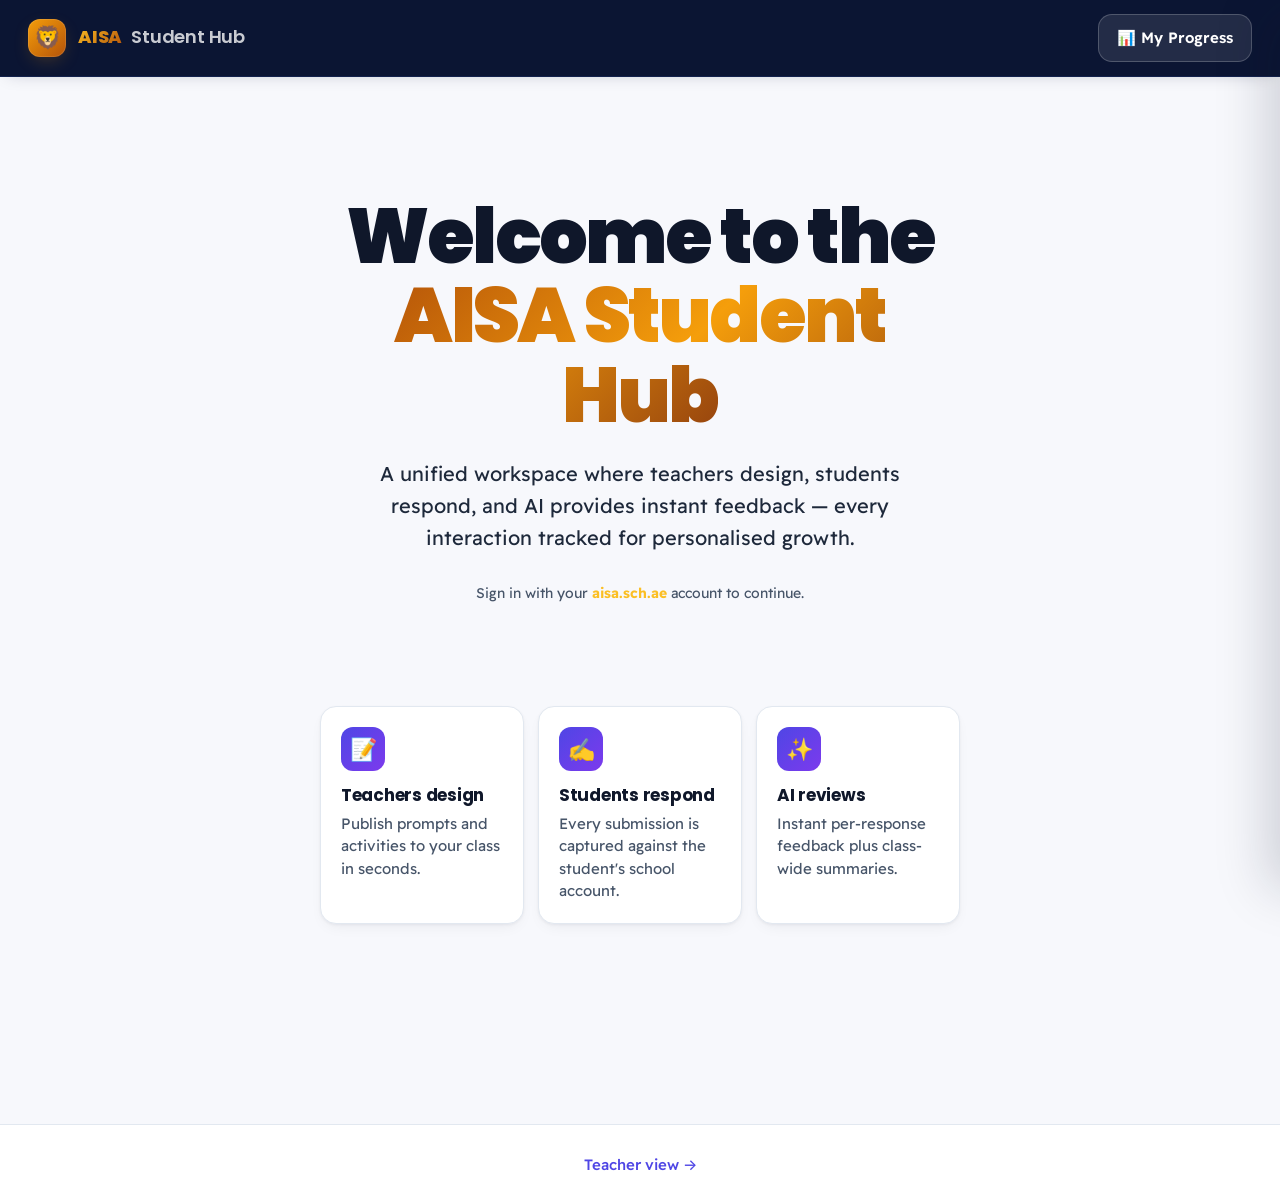
==== commit a2035d6b: "Demote the step-out card to a slim single-row strip Previous "Need to step out?" card dominated the " ====
--- a/index.html
+++ b/index.html
@@ -126,35 +126,30 @@
       </header>
       <p id="result" class="status-line" aria-live="polite"></p>
 
-      <!-- Check out / check in card -->
-      <section id="checkout-card" class="checkout-card">
+      <!-- Check out / check in (compact strip) -->
+      <section id="checkout-card" class="checkout-strip">
         <div id="checkout-idle" class="checkout-idle">
-          <div class="checkout-header">
-            <h3 class="font-heading">Need to step out?</h3>
-            <p class="muted small">Tap a destination — we'll notify your teacher by email and time your trip.</p>
-          </div>
-          <div class="checkout-options">
-            <button class="checkout-option" data-destination="Bathroom" type="button">
-              <span class="checkout-emoji" aria-hidden="true">🚻</span>
-              <span class="checkout-label">Bathroom</span>
+          <span class="checkout-strip-icon" aria-hidden="true">🚪</span>
+          <span class="checkout-strip-label">Need to step out?</span>
+          <div class="checkout-strip-options">
+            <button class="checkout-chip" data-destination="Bathroom" type="button">
+              <span aria-hidden="true">🚻</span> Bathroom
             </button>
-            <button class="checkout-option" data-destination="Nurse" type="button">
-              <span class="checkout-emoji" aria-hidden="true">⚕️</span>
-              <span class="checkout-label">Nurse</span>
+            <button class="checkout-chip" data-destination="Nurse" type="button">
+              <span aria-hidden="true">⚕️</span> Nurse
             </button>
-            <button class="checkout-option" data-destination="Counsellor" type="button">
-              <span class="checkout-emoji" aria-hidden="true">💬</span>
-              <span class="checkout-label">Counsellor</span>
+            <button class="checkout-chip" data-destination="Counsellor" type="button">
+              <span aria-hidden="true">💬</span> Counsellor
             </button>
           </div>
         </div>
-        <div id="checkout-active" class="checkout-active" hidden>
-          <div class="checkout-active-info">
-            <p class="checkout-active-label small">Currently checked out</p>
-            <h3 class="font-heading">At <span id="checkout-destination-active"></span></h3>
-            <p class="muted small">Notified <span id="checkout-teacher-active"></span> · <span id="checkout-since"></span></p>
-          </div>
-          <button id="checkin-btn" class="btn btn-amber" type="button">Check back in</button>
+        <div id="checkout-active" class="checkout-strip-active" hidden>
+          <span class="checkout-strip-icon" aria-hidden="true">🚪</span>
+          <span class="checkout-strip-active-text">
+            You're out at <strong id="checkout-destination-active"></strong>
+            <span class="muted"> · <span id="checkout-since"></span> · notified <span id="checkout-teacher-active"></span></span>
+          </span>
+          <button id="checkin-btn" class="btn btn-amber checkin-compact" type="button">Check back in</button>
         </div>
       </section>
 
--- a/style.css
+++ b/style.css
@@ -182,12 +182,12 @@
 .empty-state {
   text-align: center;
   padding: 48px 24px;
-  background: rgba(255, 255, 255, 0.03);
-  border: 1px dashed var(--border-bright);
+  background: var(--bg-elevated);
+  border: 1px dashed var(--border-strong);
   border-radius: 18px;
 }
 .empty-state .empty-icon { font-size: 56px; display: block; margin-bottom: 14px; opacity: 0.9; }
-.empty-state h3 { font-family: var(--font-heading); font-size: 20px; margin: 0 0 8px; color: white; }
+.empty-state h3 { font-family: var(--font-heading); font-size: 20px; margin: 0 0 8px; color: var(--text); }
 .empty-state p { margin: 0; color: var(--text-muted); font-size: 16px; }
 
 /* Inline alerts (errors, warnings, info) */
@@ -198,21 +198,22 @@
   padding: 14px 18px;
   border-radius: 14px;
   border: 1px solid var(--border);
-  background: rgba(255, 255, 255, 0.04);
+  background: var(--bg-elevated);
   margin: 12px 0;
   font-size: 15px;
   line-height: 1.5;
+  color: var(--text);
 }
 .alert .alert-icon { font-size: 20px; line-height: 1; }
 .alert.alert-error {
-  background: rgba(244, 63, 94, 0.12);
-  border-color: rgba(244, 63, 94, 0.40);
-  color: #fda4af;
+  background: var(--rose-soft);
+  border-color: #fca5a5;
+  color: var(--rose);
 }
 .alert.alert-info {
-  background: rgba(99, 102, 241, 0.10);
-  border-color: rgba(99, 102, 241, 0.30);
-  color: var(--text);
+  background: var(--indigo-soft);
+  border-color: #c7d2fe;
+  color: var(--indigo);
 }
 
 /* Print styles — clean monochrome export when teachers print a dashboard */
@@ -398,8 +399,8 @@
   gap: 10px;
   padding: 9px 16px;
   border-radius: 999px;
-  background: rgba(255, 255, 255, 0.08);
-  border: 1px solid var(--border);
+  background: var(--bg-hover);
+  border: 1px solid var(--border-strong);
   font-size: 14px;
   font-weight: 500;
 }
@@ -580,14 +581,14 @@
 }
 
 .checkout-item {
-  background: linear-gradient(180deg, rgba(34, 211, 238, 0.08), rgba(34, 211, 238, 0.02));
-  border: 1px solid rgba(34, 211, 238, 0.28);
+  background: var(--cyan-soft);
+  border: 1px solid #a5f3fc;
   border-radius: 14px;
-  padding: 14px 16px;
+  padding: 16px 18px;
 }
 .checkout-item.overdue {
-  background: linear-gradient(180deg, rgba(245, 158, 11, 0.14), rgba(245, 158, 11, 0.03));
-  border-color: rgba(245, 158, 11, 0.50);
+  background: var(--gold-soft);
+  border-color: #fcd34d;
 }
 .checkout-item-head {
   display: flex;
@@ -611,47 +612,47 @@
   background: linear-gradient(135deg, var(--amber-deep), #b45309);
 }
 .checkout-student-line { flex: 1; min-width: 0; }
-.checkout-student-line .student-name { font-weight: 700; color: var(--text); font-size: 14px; margin: 0; line-height: 1.3; }
-.checkout-student-line .student-email { color: var(--text-muted); font-size: 12px; font-family: var(--font-mono); margin: 2px 0 0; }
+.checkout-student-line .student-name { font-weight: 700; color: var(--text); font-size: 15px; margin: 0; line-height: 1.3; }
+.checkout-student-line .student-email { color: var(--text-muted); font-size: 13px; font-family: var(--font-mono); margin: 2px 0 0; }
 
 .checkout-destination-chip {
   display: inline-flex;
   align-items: center;
   gap: 6px;
-  padding: 4px 10px;
+  padding: 4px 12px;
   border-radius: 999px;
-  background: rgba(255, 255, 255, 0.06);
-  border: 1px solid var(--border);
-  font-size: 12px;
+  background: var(--bg-panel);
+  border: 1px solid #a5f3fc;
+  font-size: 13px;
   font-weight: 600;
-  color: var(--text-secondary);
+  color: var(--text);
   white-space: nowrap;
   flex-shrink: 0;
 }
 .checkout-item.overdue .checkout-destination-chip {
-  background: rgba(245, 158, 11, 0.16);
-  border-color: rgba(245, 158, 11, 0.32);
-  color: var(--amber-bright);
+  background: var(--bg-panel);
+  border-color: #fcd34d;
+  color: var(--gold-dark);
 }
 
 .checkout-meta {
-  font-family: var(--font-mono);
-  font-size: 12px;
+  font-size: 14px;
+  color: var(--text-muted);
   margin: 0 0 4px;
   display: flex;
   flex-wrap: wrap;
-  gap: 6px;
-}
-.checkout-notes { margin: 4px 0 0; font-style: italic; }
+  gap: 8px;
+}
+.checkout-notes { margin: 4px 0 0; font-style: italic; color: var(--text); font-size: 14px; }
 
 .overdue-banner {
   margin: 10px 0 0;
-  background: rgba(245, 158, 11, 0.18);
-  color: var(--amber-bright);
-  border: 1px solid rgba(245, 158, 11, 0.35);
-  padding: 6px 10px;
+  background: rgba(245, 158, 11, 0.16);
+  color: var(--gold-dark);
+  border: 1px solid #fcd34d;
+  padding: 8px 12px;
   border-radius: 8px;
-  font-size: 11px;
+  font-size: 12px;
   font-weight: 800;
   text-transform: uppercase;
   letter-spacing: 0.12em;
@@ -813,10 +814,10 @@
 }
 
 .flagged-item {
-  background: linear-gradient(180deg, rgba(244, 63, 94, 0.10), rgba(244, 63, 94, 0.02));
-  border: 1px solid rgba(244, 63, 94, 0.28);
+  background: var(--rose-soft);
+  border: 1px solid #fca5a5;
   border-radius: 14px;
-  padding: 16px;
+  padding: 18px;
 }
 .flagged-item-head {
   display: flex;
@@ -840,53 +841,54 @@
 .flagged-item .student-name {
   font-weight: 700;
   color: var(--text);
-  font-size: 14px;
+  font-size: 16px;
   margin: 0;
   line-height: 1.3;
 }
 .flagged-item .student-email {
   color: var(--text-muted);
-  font-size: 12px;
+  font-size: 13px;
   font-family: var(--font-mono);
   margin: 2px 0 0;
 }
 .flagged-item .prompt-context {
-  font-size: 12px;
-  color: var(--text-muted);
-  margin: 0 0 8px;
-  padding-bottom: 8px;
-  border-bottom: 1px dashed var(--border);
-}
-.flagged-item .prompt-context strong { color: var(--text-secondary); }
+  font-size: 14px;
+  color: var(--text-muted);
+  margin: 0 0 10px;
+  padding-bottom: 10px;
+  border-bottom: 1px dashed #fca5a5;
+}
+.flagged-item .prompt-context strong { color: var(--text); }
 
 .flagged-item .response-body {
-  background: rgba(255, 255, 255, 0.04);
+  background: var(--bg-panel);
+  padding: 12px 14px;
+  border-radius: 8px;
+  margin: 10px 0;
+  font-size: 15px;
+  line-height: 1.6;
+  white-space: pre-wrap;
+  color: var(--text);
+  border: 1px solid #fca5a5;
+}
+
+.flagged-item .flag-reason {
+  display: flex;
+  gap: 10px;
+  font-size: 14px;
+  background: rgba(225, 29, 72, 0.10);
+  border: 1px solid rgba(225, 29, 72, 0.32);
+  border-radius: 8px;
   padding: 10px 12px;
-  border-radius: 8px;
-  margin: 8px 0;
-  font-size: 13px;
-  line-height: 1.5;
-  white-space: pre-wrap;
-  color: var(--text);
-}
-
-.flagged-item .flag-reason {
-  display: flex;
-  gap: 8px;
-  font-size: 12px;
-  background: rgba(244, 63, 94, 0.12);
-  border: 1px solid rgba(244, 63, 94, 0.25);
-  border-radius: 8px;
-  padding: 8px 10px;
-  color: #fecdd3;
-  margin: 8px 0 12px;
+  color: var(--rose);
+  margin: 10px 0 12px;
 }
 .flagged-item .flag-reason .reason-label {
-  font-weight: 700;
+  font-weight: 800;
   text-transform: uppercase;
   letter-spacing: 0.08em;
-  font-size: 10px;
-  color: #fda4af;
+  font-size: 11px;
+  color: var(--rose);
   flex-shrink: 0;
 }
 
@@ -1068,8 +1070,8 @@
   grid-template-columns: auto 1fr;
   align-items: center;
   gap: 12px;
-  padding: 12px 14px;
-  background: rgba(255, 255, 255, 0.04);
+  padding: 14px 16px;
+  background: var(--bg-elevated);
   border: 1px solid var(--border);
   border-radius: 12px;
   margin: 4px 0;
@@ -1077,14 +1079,13 @@
   transition: all 0.2s ease;
 }
 .assignment-row:hover {
-  border-color: var(--border-bright);
-  background: rgba(255, 255, 255, 0.07);
+  border-color: var(--indigo);
+  background: var(--indigo-soft);
   transform: translateX(2px);
 }
 .assignment-row.completed {
-  opacity: 0.6;
-  background: rgba(16, 185, 129, 0.06);
-  border-color: rgba(16, 185, 129, 0.25);
+  background: var(--emerald-soft);
+  border-color: #6ee7b7;
 }
 .assignment-row.completed .assignment-title { text-decoration: line-through; color: var(--text-muted); }
 
@@ -1117,12 +1118,12 @@
   display: inline-flex;
   align-items: center;
   gap: 8px;
-  padding: 7px 14px;
+  padding: 8px 14px;
   border-radius: 999px;
-  background: rgba(255, 255, 255, 0.06);
-  border: 1px solid var(--border);
-  color: var(--text-muted);
-  font-size: 12px;
+  background: var(--bg-elevated);
+  border: 1.5px solid var(--border-strong);
+  color: var(--text-muted);
+  font-size: 13px;
   font-weight: 600;
   transition: all 0.2s ease;
 }
@@ -1137,9 +1138,9 @@
   transition: all 0.2s ease;
 }
 .complete-toggle input:checked + .complete-pill {
-  background: rgba(16, 185, 129, 0.15);
-  border-color: rgba(16, 185, 129, 0.45);
-  color: #6ee7b7;
+  background: var(--emerald-soft);
+  border-color: var(--emerald);
+  color: var(--emerald);
 }
 .complete-toggle input:checked + .complete-pill::before {
   background: var(--emerald);
@@ -1245,7 +1246,7 @@
   transition: color 0.15s;
   min-height: 36px;
 }
-.link-btn:hover { color: white; }
+.link-btn:hover { color: var(--violet); text-decoration: underline; }
 .link-btn:disabled { opacity: 0.6; cursor: not-allowed; }
 
 /* ============================================================
@@ -1279,7 +1280,7 @@
   margin: 0 0 22px;
 }
 .hero-title .gradient-amber {
-  background: linear-gradient(135deg, var(--amber-bright), var(--amber), var(--amber-deep));
+  background: linear-gradient(135deg, var(--gold-dark), var(--gold), #92400e);
   -webkit-background-clip: text;
   background-clip: text;
   -webkit-text-fill-color: transparent;
@@ -1317,45 +1318,40 @@
 .hero-feature {
   position: relative;
   overflow: hidden;
-  background: linear-gradient(135deg, rgba(99, 102, 241, 0.18), rgba(59, 130, 246, 0.10));
-  border: 1px solid rgba(129, 140, 248, 0.30);
+  background: var(--bg-panel);
+  border: 1px solid var(--border);
   border-radius: 16px;
-  padding: 18px;
+  padding: 20px;
   text-align: left;
-  transition: transform 0.35s ease, box-shadow 0.35s ease, border-color 0.35s ease;
-}
-.hero-feature::after {
-  content: '';
-  position: absolute;
-  inset: 0;
-  background: linear-gradient(135deg, rgba(255,255,255,0.04), rgba(255,255,255,0));
-  pointer-events: none;
+  transition: transform 0.25s ease, box-shadow 0.25s ease, border-color 0.25s ease;
+  box-shadow: var(--shadow-card);
 }
 .hero-feature:hover {
   transform: translateY(-4px);
-  border-color: rgba(165, 180, 252, 0.6);
-  box-shadow: 0 20px 40px -16px rgba(0, 0, 0, 0.5);
+  border-color: var(--indigo);
+  box-shadow: var(--shadow-lg);
 }
 .hero-feature-icon {
-  width: 40px;
-  height: 40px;
+  width: 44px;
+  height: 44px;
   border-radius: 12px;
   background: linear-gradient(135deg, var(--indigo), var(--violet));
-  margin-bottom: 12px;
+  margin-bottom: 14px;
   display: flex;
   align-items: center;
   justify-content: center;
-  font-size: 20px;
+  font-size: 22px;
+  color: white;
 }
 .hero-feature h3 {
   font-family: var(--font-heading);
+  font-size: 17px;
+  font-weight: 700;
+  margin: 0 0 6px;
+  color: var(--text);
+}
+.hero-feature p {
   font-size: 15px;
-  font-weight: 700;
-  margin: 0 0 4px;
-  color: white;
-}
-.hero-feature p {
-  font-size: 13px;
   color: var(--text-muted);
   margin: 0;
   line-height: 1.5;
@@ -1383,7 +1379,7 @@
   font-weight: 800;
   letter-spacing: -0.028em;
   margin: 0 0 10px;
-  color: white;
+  color: var(--text);
   line-height: 1.1;
 }
 .page-subtitle { color: var(--text-muted); margin: 0; font-size: 18px; line-height: 1.6; }
@@ -1397,90 +1393,93 @@
 }
 
 /* ============================================================
-   Check out / check in card
+   Check out / check in — compact strip (quiet but accessible)
    ============================================================ */
 
-.checkout-card {
-  background: linear-gradient(135deg, rgba(34, 211, 238, 0.10), rgba(99, 102, 241, 0.08));
-  border: 1px solid rgba(34, 211, 238, 0.25);
-  border-radius: 18px;
-  padding: 22px;
-  margin-bottom: 20px;
-}
-
-.checkout-header h3 {
-  font-family: var(--font-heading);
-  margin: 0 0 4px;
-  font-size: 17px;
-  font-weight: 700;
-}
-.checkout-header p { margin: 0 0 16px; }
-
-.checkout-options {
-  display: grid;
-  grid-template-columns: repeat(3, 1fr);
-  gap: 12px;
-}
-
-.checkout-option {
-  display: flex;
-  flex-direction: column;
-  align-items: center;
-  justify-content: center;
-  gap: 8px;
-  padding: 16px 12px;
-  background: rgba(255, 255, 255, 0.05);
+.checkout-strip {
+  background: var(--bg-panel);
   border: 1px solid var(--border);
   border-radius: 14px;
+  padding: 10px 16px;
+  margin-bottom: 22px;
+  box-shadow: var(--shadow-sm);
+}
+.checkout-idle {
+  display: flex;
+  align-items: center;
+  gap: 14px;
+  flex-wrap: wrap;
+}
+.checkout-strip-icon {
+  font-size: 18px;
+  line-height: 1;
+  flex-shrink: 0;
+}
+.checkout-strip-label {
+  font-size: 14px;
+  font-weight: 600;
+  color: var(--text-muted);
+  flex-shrink: 0;
+}
+.checkout-strip-options {
+  display: flex;
+  flex-wrap: wrap;
+  gap: 8px;
+  margin-left: auto;
+}
+.checkout-chip {
+  display: inline-flex;
+  align-items: center;
+  gap: 6px;
+  padding: 7px 14px;
+  background: var(--bg-elevated);
+  border: 1px solid var(--border-strong);
+  border-radius: 999px;
   color: var(--text);
   font-family: inherit;
   font-size: 14px;
-  font-weight: 600;
+  font-weight: 500;
   cursor: pointer;
-  transition: all 0.2s ease;
-}
-.checkout-option:hover {
-  background: rgba(34, 211, 238, 0.12);
-  border-color: rgba(34, 211, 238, 0.45);
-  transform: translateY(-2px);
-}
-.checkout-emoji {
-  font-size: 26px;
-  line-height: 1;
-}
-.checkout-label {
-  font-size: 13px;
-}
-
-/* Active state (currently checked out): outer card switches to amber via JS class */
-.checkout-card.is-active {
-  background: linear-gradient(135deg, rgba(245, 158, 11, 0.18), rgba(245, 158, 11, 0.06));
-  border-color: rgba(251, 191, 36, 0.40);
-}
-.checkout-active {
-  display: flex;
+  transition: all 0.18s ease;
+}
+.checkout-chip:hover {
+  background: var(--cyan-soft);
+  border-color: var(--cyan);
+  transform: translateY(-1px);
+}
+
+/* Active state — amber strip, still slim */
+.checkout-strip.is-active {
+  background: var(--gold-soft);
+  border-color: #fcd34d;
+  padding: 12px 16px;
+}
+.checkout-strip-active {
+  display: flex;
+  align-items: center;
+  gap: 14px;
   flex-wrap: wrap;
-  align-items: center;
-  justify-content: space-between;
-  gap: 14px;
-}
-.checkout-active-info { flex: 1; min-width: 200px; }
-.checkout-active-label {
-  text-transform: uppercase;
-  letter-spacing: 0.14em;
-  font-weight: 800;
-  color: var(--amber-bright);
-  margin: 0 0 4px;
-  font-size: 10px;
-}
-.checkout-active h3 {
-  margin: 0;
-  font-family: var(--font-heading);
-  font-size: 18px;
-  font-weight: 700;
-}
-.checkout-active h3 span { color: var(--amber-bright); }
-.checkout-active .muted { margin: 4px 0 0; font-family: var(--font-mono); font-size: 12px; }
+}
+.checkout-strip-active-text {
+  font-size: 15px;
+  font-weight: 500;
+  color: var(--text);
+  flex: 1;
+  min-width: 0;
+}
+.checkout-strip-active-text strong { color: var(--gold-dark); font-weight: 700; }
+.checkout-strip-active-text .muted { color: var(--text-muted); font-weight: 400; }
+.checkin-compact {
+  padding: 9px 18px;
+  font-size: 14px;
+  min-height: 38px;
+  flex-shrink: 0;
+}
+
+@media (max-width: 640px) {
+  .checkout-strip-options { width: 100%; margin-left: 0; }
+  .checkout-chip { flex: 1; justify-content: center; min-width: 0; }
+}
 
 .checkout-modal-icon {
   background: linear-gradient(135deg, var(--cyan), var(--indigo));
@@ -1578,23 +1577,22 @@
 .suggest-ai-btn {
   display: inline-flex;
   align-items: center;
-  gap: 8px;
-  padding: 10px 16px;
-  background: linear-gradient(135deg, rgba(168, 85, 247, 0.20), rgba(99, 102, 241, 0.18));
-  border: 1px solid rgba(168, 85, 247, 0.40);
+  gap: 10px;
+  padding: 12px 20px;
+  background: linear-gradient(135deg, var(--violet), var(--indigo));
+  border: none;
   border-radius: 999px;
   color: white;
   font-family: inherit;
-  font-size: 13px;
+  font-size: 15px;
   font-weight: 600;
   cursor: pointer;
   transition: all 0.18s ease;
+  box-shadow: 0 8px 18px -8px rgba(124, 58, 237, 0.45);
 }
 .suggest-ai-btn:hover {
-  background: linear-gradient(135deg, rgba(168, 85, 247, 0.32), rgba(99, 102, 241, 0.28));
-  border-color: var(--violet);
   transform: translateY(-1px);
-  box-shadow: 0 8px 24px -8px rgba(168, 85, 247, 0.4);
+  box-shadow: 0 12px 24px -8px rgba(124, 58, 237, 0.6);
 }
 
 .suggest-icon {
@@ -1635,16 +1633,16 @@
   text-transform: uppercase;
   padding: 4px 10px;
   border-radius: 999px;
-  background: rgba(255, 255, 255, 0.08);
-  border: 1px solid var(--border);
+  background: var(--bg-hover);
+  border: 1px solid var(--border-strong);
   color: var(--text-muted);
   margin-bottom: 8px;
 }
-.type-badge.type-open { background: rgba(245, 158, 11, 0.18); border-color: rgba(245, 158, 11, 0.36); color: var(--amber-bright); }
-.type-badge.type-multiple_choice { background: rgba(99, 102, 241, 0.20); border-color: rgba(129, 140, 248, 0.40); color: var(--indigo-bright); }
-.type-badge.type-acknowledgment { background: rgba(34, 211, 238, 0.20); border-color: rgba(34, 211, 238, 0.40); color: #67e8f9; }
-.type-badge.type-rating { background: rgba(168, 85, 247, 0.20); border-color: rgba(168, 85, 247, 0.40); color: #d8b4fe; }
-.type-badge.type-poll { background: rgba(236, 72, 153, 0.20); border-color: rgba(236, 72, 153, 0.40); color: #fbcfe8; }
+.type-badge.type-open { background: var(--gold-soft); border-color: #fcd34d; color: var(--gold-dark); }
+.type-badge.type-multiple_choice { background: var(--indigo-soft); border-color: #c7d2fe; color: var(--indigo); }
+.type-badge.type-acknowledgment { background: var(--cyan-soft); border-color: #a5f3fc; color: var(--cyan); }
+.type-badge.type-rating { background: var(--violet-soft); border-color: #d8b4fe; color: var(--violet); }
+.type-badge.type-poll { background: var(--pink-soft); border-color: #fbcfe8; color: var(--pink); }
 
 .prompt-options-list {
   list-style: decimal;
@@ -1669,12 +1667,10 @@
 /* Multiple choice / poll */
 .choice-fieldset { border: none; padding: 0; margin: 0; }
 .choice-fieldset legend {
-  font-size: 11px;
-  font-weight: 700;
-  color: var(--text-muted);
-  text-transform: uppercase;
-  letter-spacing: 0.12em;
-  margin-bottom: 8px;
+  font-size: 15px;
+  font-weight: 600;
+  color: var(--text-secondary);
+  margin-bottom: 10px;
 }
 .choice-row { display: block; cursor: pointer; }
 .choice-row input { position: absolute; opacity: 0; }
@@ -1684,30 +1680,30 @@
   gap: 10px;
   padding: 12px 14px;
   margin: 6px 0;
-  background: rgba(255, 255, 255, 0.04);
+  background: var(--bg-elevated);
   border: 1px solid var(--border);
   border-radius: 10px;
   color: var(--text);
   transition: all 0.15s;
 }
-.choice-row:hover .choice-pill { background: rgba(99, 102, 241, 0.10); border-color: rgba(129, 140, 248, 0.40); }
+.choice-row:hover .choice-pill { background: var(--indigo-soft); border-color: var(--indigo); }
 .choice-row input:checked + .choice-pill {
-  background: rgba(99, 102, 241, 0.18);
-  border-color: var(--indigo-bright);
-  box-shadow: 0 0 0 2px rgba(129, 140, 248, 0.25);
+  background: var(--indigo-soft);
+  border-color: var(--indigo);
+  box-shadow: 0 0 0 3px rgba(99, 102, 241, 0.20);
 }
 .choice-letter {
   flex-shrink: 0;
   display: inline-flex;
   align-items: center;
   justify-content: center;
-  width: 26px;
-  height: 26px;
+  width: 30px;
+  height: 30px;
   border-radius: 50%;
-  background: rgba(99, 102, 241, 0.20);
-  color: var(--indigo-bright);
-  font-weight: 800;
-  font-size: 12px;
+  background: var(--indigo-soft);
+  color: var(--indigo);
+  font-weight: 800;
+  font-size: 14px;
 }
 .choice-row input:checked + .choice-pill .choice-letter {
   background: var(--indigo);
@@ -1717,12 +1713,10 @@
 /* Rating */
 .rating-fieldset { border: none; padding: 0; margin: 0; }
 .rating-fieldset legend {
-  font-size: 11px;
-  font-weight: 700;
-  color: var(--text-muted);
-  text-transform: uppercase;
-  letter-spacing: 0.12em;
-  margin-bottom: 10px;
+  font-size: 15px;
+  font-weight: 600;
+  color: var(--text-secondary);
+  margin-bottom: 12px;
 }
 .rating-row-wrap {
   display: flex;
@@ -1738,7 +1732,7 @@
   min-width: 44px;
   height: 44px;
   padding: 0 12px;
-  background: rgba(255, 255, 255, 0.04);
+  background: var(--bg-elevated);
   border: 1px solid var(--border);
   border-radius: 10px;
   color: var(--text);
@@ -1746,7 +1740,7 @@
   font-size: 16px;
   transition: all 0.15s;
 }
-.rating-row:hover .rating-pill { background: rgba(168, 85, 247, 0.14); border-color: rgba(168, 85, 247, 0.40); }
+.rating-row:hover .rating-pill { background: var(--violet-soft); border-color: var(--violet); }
 .rating-row input:checked + .rating-pill {
   background: linear-gradient(135deg, var(--indigo), var(--violet));
   border-color: var(--violet);
@@ -1774,7 +1768,7 @@
 .result-bar-label { color: var(--text); font-weight: 500; }
 .result-bar-count { font-family: var(--font-mono); color: var(--text-muted); font-size: 11px; }
 .result-bar-track {
-  background: rgba(255, 255, 255, 0.04);
+  background: var(--bg-hover);
   border-radius: 999px;
   height: 8px;
   overflow: hidden;
@@ -1792,8 +1786,8 @@
   margin: 12px 0 0;
 }
 .ack-list li {
-  padding: 8px 12px;
-  background: rgba(255, 255, 255, 0.04);
+  padding: 10px 14px;
+  background: var(--bg-elevated);
   border-radius: 8px;
   margin: 4px 0;
   font-size: 14px;
@@ -1927,10 +1921,8 @@
 /* Student-side response bubbles */
 .responses { margin-top: 14px; }
 .responses > p:first-child {
-  font-size: 10px;
-  color: var(--text-muted);
-  text-transform: uppercase;
-  letter-spacing: 0.14em;
+  font-size: 13px;
+  color: var(--text-muted);
   font-weight: 700;
   margin: 0 0 8px;
 }
@@ -2040,7 +2032,7 @@
   font-weight: 700;
   letter-spacing: -0.015em;
   margin: 0 0 8px;
-  color: white;
+  color: var(--text);
   line-height: 1.25;
 }
 .panel-subtitle {
@@ -2056,9 +2048,9 @@
   font-weight: 700;
   letter-spacing: -0.01em;
   margin: 0 0 4px;
-  color: white;
-}
-.panel-subtitle { color: var(--text-muted); margin: 0; font-size: 13px; }
+  color: var(--text);
+}
+.panel-subtitle { color: var(--text-muted); margin: 0; font-size: 16px; }
 
 .panel-form label {
   display: block;
@@ -2153,7 +2145,7 @@
   gap: 12px;
   width: 100%;
   text-align: left;
-  background: rgba(255, 255, 255, 0.04);
+  background: var(--bg-elevated);
   border: 1px solid var(--border);
   border-radius: 12px;
   padding: 12px 14px;
@@ -2163,8 +2155,8 @@
   transition: all 0.2s ease;
 }
 .student-row:hover {
-  background: rgba(255, 255, 255, 0.08);
-  border-color: var(--border-bright);
+  background: var(--indigo-soft);
+  border-color: var(--indigo);
   transform: translateX(2px);
 }
 .student-row.active {
@@ -2218,8 +2210,8 @@
   font-size: 11px;
 }
 .count-chip {
-  background: rgba(255, 255, 255, 0.08);
-  border: 1px solid var(--border);
+  background: var(--bg-hover);
+  border: 1px solid var(--border-strong);
   padding: 2px 8px;
   border-radius: 999px;
   font-weight: 600;
@@ -2238,8 +2230,8 @@
 
 .student-thread {
   margin-top: 16px;
-  padding: 18px;
-  background: rgba(255, 255, 255, 0.03);
+  padding: 20px;
+  background: var(--bg-elevated);
   border: 1px solid var(--border);
   border-radius: 14px;
 }
@@ -2259,7 +2251,7 @@
 .thread-body { display: flex; flex-direction: column; gap: 14px; }
 
 .thread-bubble {
-  background: rgba(255, 255, 255, 0.04);
+  background: var(--bg-elevated);
   border: 1px solid var(--border);
   border-radius: 12px;
   padding: 14px 16px;
@@ -2324,7 +2316,7 @@
   font-size: 13px;
 }
 .not-teacher {
-  background: rgba(255, 255, 255, 0.04);
+  background: var(--bg-elevated);
   border: 1px solid var(--border);
   border-radius: 18px;
   padding: 40px;
@@ -2339,7 +2331,7 @@
 .not-teacher p { color: var(--text-muted); margin: 8px 0; }
 .not-teacher code {
   font-family: var(--font-mono);
-  background: rgba(255, 255, 255, 0.06);
+  background: var(--bg-hover);
   padding: 2px 6px;
   border-radius: 4px;
   font-size: 12px;
@@ -2398,7 +2390,7 @@
   width: 100%;
   margin-top: 8px;
   padding: 12px 14px;
-  background: rgba(255, 255, 255, 0.05);
+  background: var(--bg-elevated);
   border: 1px solid var(--border);
   border-radius: 12px;
   color: var(--text);
@@ -2408,8 +2400,8 @@
 }
 .panel-form input[type="datetime-local"]:focus {
   outline: none;
-  background: rgba(255, 255, 255, 0.08);
-  border-color: var(--indigo-bright);
+  background: var(--bg-panel);
+  border-color: var(--indigo);
   box-shadow: 0 0 0 3px rgba(129, 140, 248, 0.2);
 }
 
@@ -2418,49 +2410,50 @@
    ============================================================ */
 
 .drafts-section {
-  margin-bottom: 16px;
-  padding: 16px;
-  background: linear-gradient(135deg, rgba(245, 158, 11, 0.12), rgba(245, 158, 11, 0.04));
-  border: 1px solid rgba(245, 158, 11, 0.32);
+  margin-bottom: 18px;
+  padding: 18px;
+  background: var(--gold-soft);
+  border: 1px solid #fcd34d;
   border-radius: 16px;
 }
 .drafts-title {
   display: flex;
   align-items: center;
   gap: 10px;
-  font-size: 14px;
+  font-size: 16px;
   font-weight: 700;
-  margin: 0 0 12px;
+  margin: 0 0 14px;
+  color: var(--text);
 }
 .drafts-badge {
   display: inline-flex;
   align-items: center;
   gap: 6px;
-  padding: 4px 10px;
+  padding: 5px 12px;
   border-radius: 999px;
-  background: rgba(251, 191, 36, 0.18);
-  color: var(--amber-bright);
-  font-size: 11px;
+  background: var(--gold);
+  color: white;
+  font-size: 12px;
   font-weight: 800;
   text-transform: uppercase;
-  letter-spacing: 0.1em;
+  letter-spacing: 0.08em;
 }
 
 .drafts-list { display: flex; flex-direction: column; gap: 10px; }
 
 .draft-card {
-  background: rgba(255, 255, 255, 0.05);
+  background: var(--bg-panel);
   border: 1px solid var(--border);
   border-radius: 12px;
-  padding: 14px 16px;
-}
-.draft-card .draft-from { color: var(--amber-bright); font-weight: 600; font-family: var(--font-mono); }
-.draft-card .draft-time { font-family: var(--font-mono); }
-.draft-card .draft-title { font-size: 15px; margin: 4px 0 6px; }
+  padding: 16px 18px;
+}
+.draft-card .draft-from { color: var(--gold-dark); font-weight: 600; }
+.draft-card .draft-time { color: var(--text-muted); }
+.draft-card .draft-title { font-size: 17px; margin: 6px 0 8px; color: var(--text); font-weight: 700; }
 .draft-card .draft-preview {
   color: var(--text-secondary);
-  font-size: 13px;
-  line-height: 1.5;
+  font-size: 15px;
+  line-height: 1.55;
   margin: 0 0 12px;
   white-space: pre-wrap;
   display: -webkit-box;
@@ -2484,7 +2477,7 @@
   gap: 12px;
   color: var(--amber-bright);
 }
-.draft-banner strong { color: white; }
+.draft-banner strong { color: var(--text); }
 .draft-banner.edit-mode {
   background: linear-gradient(135deg, rgba(99, 102, 241, 0.18), rgba(168, 85, 247, 0.08));
   border-color: rgba(129, 140, 248, 0.42);
@@ -2545,7 +2538,7 @@
   box-shadow: 0 6px 16px -6px var(--amber-glow);
 }
 .modal-close {
-  background: rgba(255, 255, 255, 0.06);
+  background: var(--bg-elevated);
   border: 1px solid var(--border);
   border-radius: 8px;
   width: 32px;
@@ -2936,6 +2929,26 @@
 .dest-chip-label { color: var(--text); font-weight: 600; }
 .dest-chip-count { color: var(--text-muted); }
 
+/* Leaderboards grid (multiple boards on one page) */
+.leaderboard-grid {
+  display: grid;
+  grid-template-columns: repeat(auto-fit, minmax(280px, 1fr));
+  gap: 18px;
+}
+.leaderboard-card {
+  background: var(--bg-elevated);
+  border: 1px solid var(--border);
+  border-radius: 14px;
+  padding: 18px 20px;
+}
+.leaderboard-title {
+  font-family: var(--font-heading);
+  font-size: 18px;
+  font-weight: 700;
+  margin: 0 0 4px;
+  color: var(--text);
+}
+
 /* Leaderboard */
 .leaderboard { display: flex; flex-direction: column; gap: 10px; }
 .lb-row {
@@ -2990,19 +3003,19 @@
 .heat-col { display: flex; flex-direction: column; gap: 6px; }
 .heatmap-cell {
   display: block;
-  width: 18px;
-  height: 18px;
-  border-radius: 4px;
-  background: rgba(255, 255, 255, 0.05);
-  border: 1px solid rgba(255, 255, 255, 0.06);
+  width: 20px;
+  height: 20px;
+  border-radius: 5px;
+  background: var(--bg-hover);
+  border: 1px solid var(--border-strong);
   transition: transform 0.15s;
 }
-.heatmap-cell:hover { transform: scale(1.2); border-color: rgba(255, 255, 255, 0.20); }
-.heatmap-cell.l0 { background: rgba(255, 255, 255, 0.05); }
-.heatmap-cell.l1 { background: rgba(99, 102, 241, 0.30); border-color: rgba(99, 102, 241, 0.40); }
-.heatmap-cell.l2 { background: rgba(99, 102, 241, 0.55); border-color: rgba(99, 102, 241, 0.60); }
-.heatmap-cell.l3 { background: rgba(129, 140, 248, 0.80); border-color: rgba(129, 140, 248, 0.85); }
-.heatmap-cell.l4 { background: linear-gradient(135deg, var(--indigo), var(--violet)); border-color: var(--violet); box-shadow: 0 0 8px rgba(168, 85, 247, 0.6); }
+.heatmap-cell:hover { transform: scale(1.2); border-color: var(--indigo); }
+.heatmap-cell.l0 { background: var(--bg-hover); }
+.heatmap-cell.l1 { background: #c7d2fe; border-color: #c7d2fe; }
+.heatmap-cell.l2 { background: #818cf8; border-color: #818cf8; }
+.heatmap-cell.l3 { background: var(--indigo); border-color: var(--indigo); }
+.heatmap-cell.l4 { background: linear-gradient(135deg, var(--indigo), var(--violet)); border-color: var(--violet); box-shadow: 0 0 10px rgba(124, 58, 237, 0.45); }
 
 .heatmap-legend {
   display: flex;
@@ -3029,7 +3042,7 @@
   align-items: center;
   gap: 14px;
   padding: 14px 16px;
-  background: rgba(255, 255, 255, 0.04);
+  background: var(--bg-elevated);
   border: 1px solid var(--border);
   border-radius: 14px;
   transition: all 0.2s;
@@ -3051,7 +3064,7 @@
   align-items: center;
   justify-content: center;
   font-size: 24px;
-  background: rgba(255, 255, 255, 0.06);
+  background: var(--bg-elevated);
   border: 1px solid var(--border);
   flex-shrink: 0;
 }
@@ -3070,7 +3083,7 @@
   letter-spacing: 0.12em;
   padding: 4px 10px;
   border-radius: 999px;
-  background: rgba(255, 255, 255, 0.06);
+  background: var(--bg-elevated);
   border: 1px solid var(--border);
   color: var(--text-muted);
   white-space: nowrap;
@@ -3206,7 +3219,7 @@
   align-items: center;
   gap: 14px;
   padding: 14px 16px;
-  background: rgba(255, 255, 255, 0.05);
+  background: var(--bg-elevated);
   border: 1px solid var(--border);
   border-radius: 14px;
   color: var(--text);
@@ -3216,28 +3229,27 @@
   transition: all 0.18s ease;
 }
 .download-btn:hover {
-  background: rgba(99, 102, 241, 0.14);
-  border-color: var(--indigo-bright);
+  background: var(--indigo-soft);
+  border-color: var(--indigo);
   transform: translateY(-1px);
 }
 .download-btn:disabled { opacity: 0.6; cursor: not-allowed; transform: none; }
 .download-icon {
-  font-size: 24px;
+  font-size: 26px;
   line-height: 1;
   flex-shrink: 0;
 }
-.download-meta { flex: 1; min-width: 0; display: flex; flex-direction: column; gap: 2px; }
-.download-label { font-weight: 700; font-size: 14px; }
-.download-help { line-height: 1.4; font-size: 11px; }
+.download-meta { flex: 1; min-width: 0; display: flex; flex-direction: column; gap: 4px; }
+.download-label { font-weight: 700; font-size: 15px; color: var(--text); }
+.download-help { line-height: 1.45; font-size: 13px; color: var(--text-muted); }
 .download-cta {
-  font-family: var(--font-mono);
-  font-size: 12px;
-  font-weight: 700;
-  padding: 6px 10px;
-  background: rgba(99, 102, 241, 0.16);
-  border: 1px solid rgba(129, 140, 248, 0.32);
+  font-size: 13px;
+  font-weight: 800;
+  padding: 6px 12px;
+  background: var(--indigo);
+  border: 1px solid var(--indigo);
   border-radius: 999px;
-  color: var(--indigo-bright);
+  color: white;
   flex-shrink: 0;
 }
 
@@ -3266,7 +3278,7 @@
   vertical-align: middle;
 }
 .data-table td.num { text-align: right; font-weight: 700; font-variant-numeric: tabular-nums; }
-.data-table tbody tr:hover { background: rgba(255, 255, 255, 0.04); }
+.data-table tbody tr:hover { background: var(--bg-elevated); }
 .data-table .row-title { font-weight: 600; color: var(--text); }
 .data-table .row-email { font-family: var(--font-mono); color: var(--text-muted); font-size: 13px; }
 .data-table .row-time { color: var(--text-muted); font-size: 14px; }
@@ -3288,18 +3300,18 @@
   font-weight: 800;
   letter-spacing: 0.10em;
   text-transform: uppercase;
-  padding: 3px 9px;
+  padding: 4px 10px;
   border-radius: 999px;
-  background: rgba(255, 255, 255, 0.07);
-  border: 1px solid var(--border);
+  background: var(--bg-elevated);
+  border: 1px solid var(--border-strong);
   color: var(--text-muted);
   white-space: nowrap;
 }
-.type-pill.type-open { background: rgba(245, 158, 11, 0.18); border-color: rgba(245, 158, 11, 0.36); color: var(--amber-bright); }
-.type-pill.type-multiple_choice { background: rgba(99, 102, 241, 0.20); border-color: rgba(129, 140, 248, 0.40); color: var(--indigo-bright); }
-.type-pill.type-acknowledgment { background: rgba(34, 211, 238, 0.20); border-color: rgba(34, 211, 238, 0.40); color: #67e8f9; }
-.type-pill.type-rating { background: rgba(168, 85, 247, 0.20); border-color: rgba(168, 85, 247, 0.40); color: #d8b4fe; }
-.type-pill.type-poll { background: rgba(236, 72, 153, 0.20); border-color: rgba(236, 72, 153, 0.40); color: #fbcfe8; }
+.type-pill.type-open { background: var(--gold-soft); border-color: #fcd34d; color: var(--gold-dark); }
+.type-pill.type-multiple_choice { background: var(--indigo-soft); border-color: #c7d2fe; color: var(--indigo); }
+.type-pill.type-acknowledgment { background: var(--cyan-soft); border-color: #a5f3fc; color: var(--cyan); }
+.type-pill.type-rating { background: var(--violet-soft); border-color: #d8b4fe; color: var(--violet); }
+.type-pill.type-poll { background: var(--pink-soft); border-color: #fbcfe8; color: var(--pink); }
 
 .activity-feed { list-style: none; padding: 0; margin: 0; }
 .activity-item {
@@ -3334,7 +3346,7 @@
 }
 .activity-item.is-flag .activity-who { color: #fda4af; }
 .activity-text { min-width: 0; }
-.activity-who { color: white; }
+.activity-who { color: var(--text); font-weight: 700; }
 .activity-target { color: var(--text-muted); font-style: italic; }
 
 @media (max-width: 640px) {
@@ -3344,23 +3356,161 @@
 }
 
 /* ============================================================
+   Student profile page
+   ============================================================ */
+
+.student-hero {
+  display: grid;
+  grid-template-columns: auto 1fr;
+  gap: 22px;
+  align-items: center;
+  padding: 28px 30px;
+  background: var(--bg-panel);
+  border: 1px solid var(--border);
+  border-radius: var(--radius-xl);
+  margin-bottom: 22px;
+  box-shadow: var(--shadow-card);
+}
+.student-hero-avatar {
+  width: 84px;
+  height: 84px;
+  border-radius: 50%;
+  background: linear-gradient(135deg, var(--indigo), var(--violet));
+  display: inline-flex;
+  align-items: center;
+  justify-content: center;
+  font-family: var(--font-heading);
+  font-weight: 800;
+  font-size: 32px;
+  color: white;
+  flex-shrink: 0;
+}
+.student-hero-info { min-width: 0; }
+.student-hero-eyebrow {
+  margin: 0 0 4px;
+  font-size: 12px;
+  font-weight: 700;
+  text-transform: uppercase;
+  letter-spacing: 0.12em;
+  color: var(--indigo);
+}
+.student-hero-name { font-size: 32px; margin: 0 0 4px; color: var(--text); }
+.student-hero-email { margin: 0; color: var(--text-muted); font-family: var(--font-mono); font-size: 15px; }
+.student-hero-last { margin: 8px 0 0; }
+
+@media (max-width: 640px) {
+  .student-hero { grid-template-columns: 1fr; text-align: center; }
+  .student-hero-avatar { margin: 0 auto; }
+}
+
+/* AI summary panel */
+.ai-summary-panel { border-left: 4px solid var(--violet); }
+.panel-header-row {
+  display: flex;
+  justify-content: space-between;
+  align-items: flex-start;
+  gap: 16px;
+  flex-wrap: wrap;
+}
+.ai-summary {
+  margin-top: 16px;
+}
+.ai-summary:empty::before {
+  content: 'Click ✨ Generate to ask the AI for a private summary of this student.';
+  display: block;
+  padding: 32px;
+  text-align: center;
+  color: var(--text-muted);
+  background: var(--bg-elevated);
+  border-radius: 12px;
+  border: 1px dashed var(--border-strong);
+}
+.ai-summary-meta { margin: 0 0 12px; }
+.engagement-row {
+  display: grid;
+  grid-template-columns: auto 1fr;
+  gap: 18px;
+  align-items: center;
+  padding: 18px 20px;
+  background: linear-gradient(135deg, var(--violet-soft), var(--indigo-soft));
+  border: 1px solid #c4b5fd;
+  border-radius: 14px;
+  margin-bottom: 18px;
+}
+.engagement-score { text-align: center; }
+.engagement-number {
+  font-family: var(--font-heading);
+  font-size: 48px;
+  font-weight: 800;
+  color: var(--violet);
+  line-height: 1;
+}
+.engagement-of { font-weight: 600; }
+.engagement-reason { margin: 0; font-size: 16px; line-height: 1.55; color: var(--text); }
+
+.snapshot {
+  margin: 0 0 22px;
+  padding: 16px 20px;
+  background: var(--gold-soft);
+  border-left: 4px solid var(--gold);
+  border-radius: 8px;
+  font-size: 17px;
+  line-height: 1.7;
+  color: var(--text);
+}
+.summary-cols {
+  display: grid;
+  grid-template-columns: 1fr 1fr;
+  gap: 18px;
+  margin-bottom: 18px;
+}
+@media (max-width: 720px) { .summary-cols { grid-template-columns: 1fr; } }
+.summary-col {
+  background: var(--bg-elevated);
+  border: 1px solid var(--border);
+  border-radius: 14px;
+  padding: 18px 20px;
+}
+.summary-col.strengths { border-color: #6ee7b7; background: var(--emerald-soft); }
+.summary-col.growth { border-color: #fcd34d; background: var(--gold-soft); }
+.summary-col h4 { margin: 0 0 10px; font-size: 16px; color: var(--text); }
+.summary-col ul { margin: 0; padding-left: 22px; }
+.summary-col li { line-height: 1.6; margin-bottom: 6px; font-size: 16px; }
+
+.next-steps {
+  background: var(--indigo-soft);
+  border: 1px solid #c7d2fe;
+  border-radius: 14px;
+  padding: 18px 20px;
+}
+.next-steps h4 { margin: 0 0 10px; font-size: 16px; color: var(--indigo); }
+.next-steps ul { margin: 0; padding-left: 22px; }
+.next-steps li { line-height: 1.6; margin-bottom: 6px; font-size: 16px; font-weight: 500; }
+
+/* Clickable table rows (dashboard student list) */
+.data-table tr.row-clickable { cursor: pointer; }
+.data-table tr.row-clickable:hover { background: var(--indigo-soft); }
+.data-table tr.row-clickable a.row-link { color: var(--text); text-decoration: none; font-weight: 700; }
+.data-table tr.row-clickable:hover a.row-link { color: var(--indigo); }
+
+/* ============================================================
    Footer
    ============================================================ */
 
 .page-footer {
   border-top: 1px solid var(--border);
   margin-top: 80px;
-  padding: 20px 32px;
+  padding: 24px 32px;
   text-align: center;
-  background: rgba(11, 21, 51, 0.5);
-  backdrop-filter: blur(8px);
+  background: var(--bg-panel);
 }
 .footer-link {
-  color: var(--text-muted);
-  font-size: 13px;
+  color: var(--indigo);
+  font-size: 15px;
+  font-weight: 500;
   transition: color 0.2s;
 }
-.footer-link:hover { color: var(--amber-bright); }
+.footer-link:hover { color: var(--violet); text-decoration: underline; }
 
 /* ============================================================
    Animations
@@ -3417,8 +3567,7 @@
   .draft-banner { flex-direction: column; align-items: flex-start; gap: 6px; }
   .student-row { grid-template-columns: 36px 1fr; }
   .student-row .student-meta { grid-column: 1 / -1; align-items: flex-start; flex-direction: row; flex-wrap: wrap; }
-  .checkout-card { padding: 18px; }
-  .checkout-options { gap: 8px; }
-  .checkout-option { padding: 14px 8px; font-size: 13px; }
-  .checkout-emoji { font-size: 22px; }
-}
+  .checkout-strip { padding: 12px; }
+  .checkout-strip-label { font-size: 13px; }
+  .checkout-chip { font-size: 13px; padding: 8px 12px; }
+}
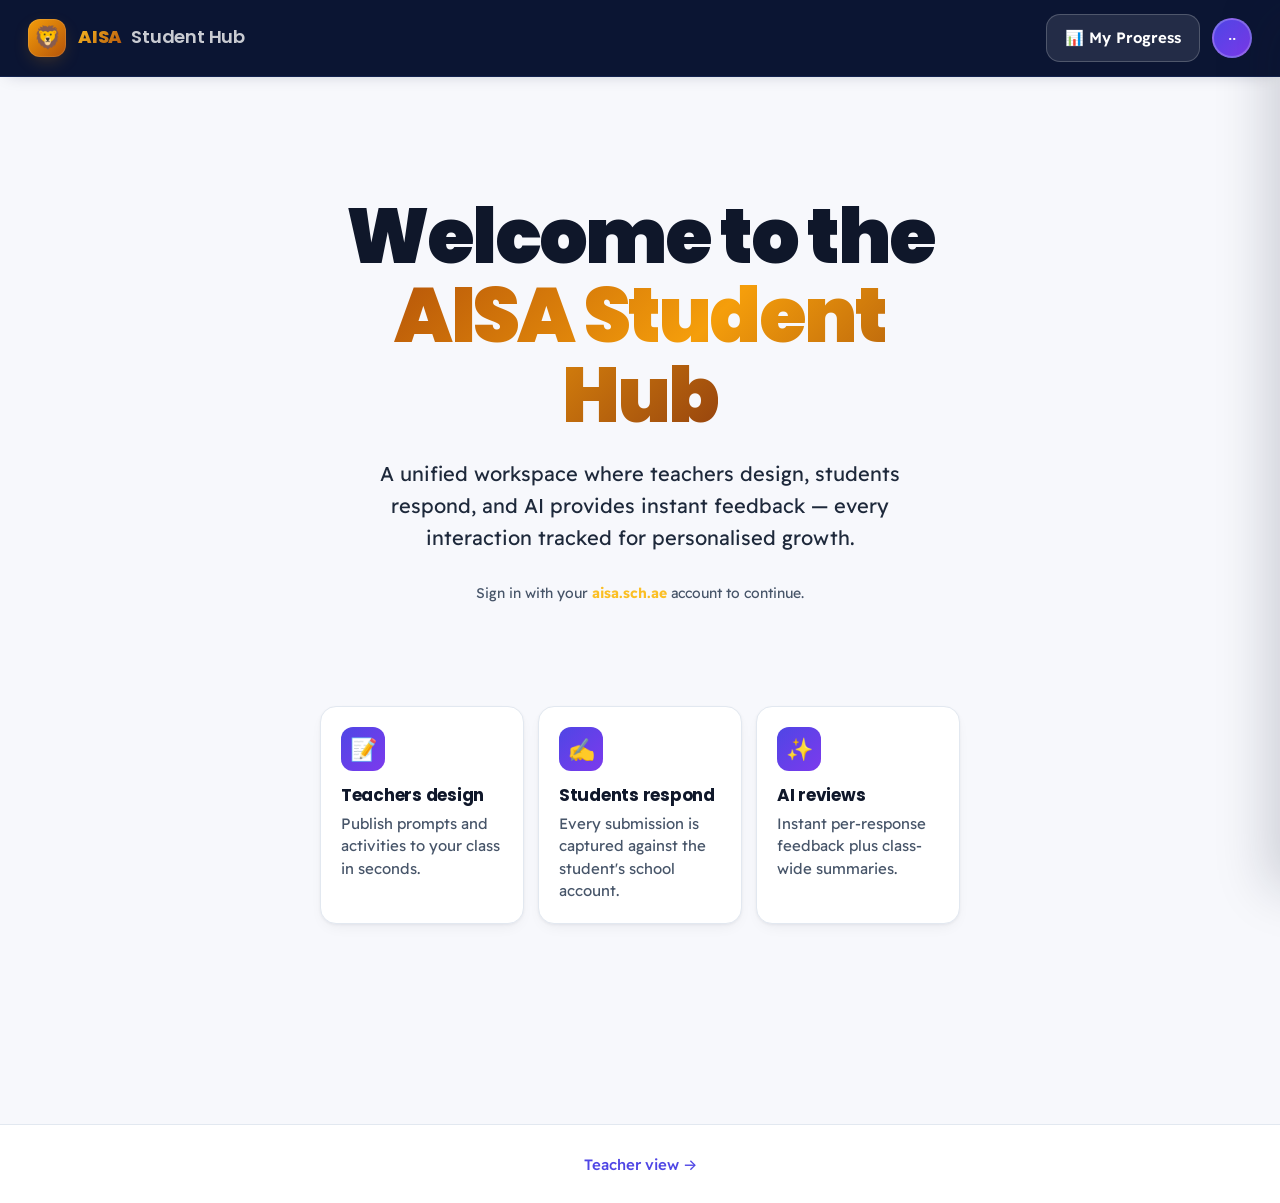
==== commit c0756b48: "Lift account avatar into a shared module — student pages get it too The avatar + dropdown was teache" ====
--- a/index.html
+++ b/index.html
@@ -47,18 +47,16 @@
 
     <div class="topbar-meta">
       <a href="progress.html" class="btn btn-ghost" id="progress-link">📊 My Progress</a>
+      <button id="step-out-btn" class="step-out-btn" type="button" aria-label="Step out of class">
+        <span class="step-out-icon" aria-hidden="true">🚪</span>
+        <span class="step-out-label">Step out</span>
+      </button>
       <button id="assignments-btn" class="assignments-btn empty" type="button">
         <span class="assignments-icon">📥</span>
         <span>Assignments</span>
         <span class="assignments-count" id="assignments-count">0</span>
       </button>
-      <span id="user-chip" class="user-chip">
-        <span class="user-dot"></span>
-        <span id="user-name"></span>
-        <span class="muted">·</span>
-        <span id="user-email"></span>
-      </span>
-      <button id="sign-out" class="btn btn-ghost">Sign out</button>
+      <div id="account-slot"></div>
     </div>
   </nav>
 
@@ -117,69 +115,320 @@
     </section>
 
     <section id="signed-in" hidden>
-      <header class="page-header">
-        <div>
-          <h2 class="page-title font-heading">Today's prompts</h2>
-          <p class="page-subtitle">Respond to your teachers and get instant AI feedback.</p>
-        </div>
-        <button id="im-here" class="btn btn-amber">I'm here</button>
-      </header>
-      <p id="result" class="status-line" aria-live="polite"></p>
-
-      <!-- Check out / check in (compact strip) -->
-      <section id="checkout-card" class="checkout-strip">
-        <div id="checkout-idle" class="checkout-idle">
-          <span class="checkout-strip-icon" aria-hidden="true">🚪</span>
-          <span class="checkout-strip-label">Need to step out?</span>
-          <div class="checkout-strip-options">
-            <button class="checkout-chip" data-destination="Bathroom" type="button">
-              <span aria-hidden="true">🚻</span> Bathroom
-            </button>
-            <button class="checkout-chip" data-destination="Nurse" type="button">
-              <span aria-hidden="true">⚕️</span> Nurse
-            </button>
-            <button class="checkout-chip" data-destination="Counsellor" type="button">
-              <span aria-hidden="true">💬</span> Counsellor
-            </button>
-          </div>
-        </div>
-        <div id="checkout-active" class="checkout-strip-active" hidden>
-          <span class="checkout-strip-icon" aria-hidden="true">🚪</span>
-          <span class="checkout-strip-active-text">
-            You're out at <strong id="checkout-destination-active"></strong>
-            <span class="muted"> · <span id="checkout-since"></span> · notified <span id="checkout-teacher-active"></span></span>
-          </span>
-          <button id="checkin-btn" class="btn btn-amber checkin-compact" type="button">Check back in</button>
-        </div>
-      </section>
-
-      <div id="prompts-list" class="prompts-grid"></div>
+      <p id="result" class="status-line" aria-live="polite" hidden></p>
+      <section id="checkout-card" class="checkout-strip" hidden></section>
+
+      <!-- ====== HUB VIEW ====== -->
+      <div id="view-hub" class="view">
+        <!-- Personal hero -->
+        <header class="hub-hero">
+          <div class="hub-greeting">
+            <p class="hub-eyebrow" id="hub-date"></p>
+            <h1 class="hub-title font-heading">
+              <span id="hub-greeting-text">Welcome</span>,
+              <span id="hub-name" class="hub-name"></span>
+            </h1>
+            <p class="hub-subtitle" id="hub-subtitle">Here's everything you need today.</p>
+          </div>
+          <button id="im-here" class="btn btn-amber hub-im-here">I'm here</button>
+        </header>
+
+        <!-- Quick stats -->
+        <section class="hub-stats" aria-label="Today at a glance">
+          <div class="hub-stat hub-stat-todo">
+            <span class="hub-stat-icon">📝</span>
+            <span class="hub-stat-num" id="hub-todo-count">0</span>
+            <span class="hub-stat-label">to do</span>
+          </div>
+          <div class="hub-stat hub-stat-streak">
+            <span class="hub-stat-icon">🔥</span>
+            <span class="hub-stat-num" id="hub-streak">0</span>
+            <span class="hub-stat-label">day streak</span>
+          </div>
+          <div class="hub-stat hub-stat-work">
+            <span class="hub-stat-icon">✅</span>
+            <span class="hub-stat-num" id="hub-work-count">0</span>
+            <span class="hub-stat-label">done</span>
+          </div>
+          <div class="hub-stat hub-stat-badges">
+            <span class="hub-stat-icon">🏆</span>
+            <span class="hub-stat-num" id="hub-badges">0</span>
+            <span class="hub-stat-label">badges</span>
+          </div>
+        </section>
+
+        <!-- Up next focus card -->
+        <section class="up-next-section" aria-labelledby="up-next-heading">
+          <header class="hub-section-header">
+            <h2 class="hub-section-title font-heading" id="up-next-heading">Up next</h2>
+          </header>
+          <div id="up-next" class="up-next"></div>
+        </section>
+
+        <!-- Tools grid -->
+        <section class="tools-section" aria-labelledby="tools-heading">
+          <header class="hub-section-header">
+            <h2 class="hub-section-title font-heading" id="tools-heading">Your tools</h2>
+            <p class="hub-section-sub">Tap a card to open the tool.</p>
+          </header>
+          <div class="tools-grid">
+            <button class="tool-card tool-blue" data-view="assignments" type="button">
+              <span class="tool-icon" aria-hidden="true">📝</span>
+              <span class="tool-title font-heading">Assignments</span>
+              <span class="tool-desc">Today's prompts from your teachers</span>
+              <span class="tool-badge" id="tool-badge-assignments" hidden></span>
+            </button>
+            <button class="tool-card tool-emerald" data-view="work" type="button">
+              <span class="tool-icon" aria-hidden="true">📁</span>
+              <span class="tool-title font-heading">My Work</span>
+              <span class="tool-desc">Your submissions &amp; the AI feedback you've earned</span>
+            </button>
+            <button class="tool-card tool-amber" data-view="notes" type="button">
+              <span class="tool-icon" aria-hidden="true">📓</span>
+              <span class="tool-title font-heading">Notes</span>
+              <span class="tool-desc">Your personal notebook — autosaves as you type</span>
+            </button>
+            <button class="tool-card tool-violet" data-view="study" type="button">
+              <span class="tool-icon" aria-hidden="true">🤖</span>
+              <span class="tool-title font-heading">AI Study Buddy</span>
+              <span class="tool-desc">Ask anything — get a friendly explanation</span>
+            </button>
+            <button class="tool-card tool-rose" data-view="focus" type="button">
+              <span class="tool-icon" aria-hidden="true">⏱️</span>
+              <span class="tool-title font-heading">Focus Timer</span>
+              <span class="tool-desc">25 minutes of deep work, 5 of rest</span>
+            </button>
+            <button class="tool-card tool-cyan" data-view="goals" type="button">
+              <span class="tool-icon" aria-hidden="true">🎯</span>
+              <span class="tool-title font-heading">My Goals</span>
+              <span class="tool-desc">Set personal learning goals &amp; check them off</span>
+            </button>
+            <a class="tool-card tool-indigo" href="progress.html">
+              <span class="tool-icon" aria-hidden="true">📊</span>
+              <span class="tool-title font-heading">My Progress</span>
+              <span class="tool-desc">Streak, badges, leaderboards, AI feedback gallery</span>
+            </a>
+            <button class="tool-card tool-slate" data-view="im-here-info" type="button">
+              <span class="tool-icon" aria-hidden="true">✋</span>
+              <span class="tool-title font-heading">I'm here</span>
+              <span class="tool-desc">Log that you're in class today</span>
+            </button>
+          </div>
+        </section>
+
+        <!-- Recent activity -->
+        <section class="hub-recent" aria-labelledby="recent-heading">
+          <header class="hub-section-header">
+            <h2 class="hub-section-title font-heading" id="recent-heading">Recent activity</h2>
+          </header>
+          <ul id="hub-recent-feed" class="hub-recent-feed"></ul>
+        </section>
+      </div>
+
+      <!-- ====== TOOL VIEWS ====== -->
+
+      <!-- Assignments -->
+      <div id="view-assignments" class="view" hidden>
+        <header class="view-header">
+          <button class="back-to-hub" type="button" data-back>← Back to Hub</button>
+          <h2 class="view-title font-heading">📝 Assignments</h2>
+          <p class="view-sub">Pending prompts from your teachers. Respond, then mark complete.</p>
+        </header>
+        <div id="prompts-list" class="prompts-grid"></div>
+      </div>
+
+      <!-- My Work -->
+      <div id="view-work" class="view" hidden>
+        <header class="view-header">
+          <button class="back-to-hub" type="button" data-back>← Back to Hub</button>
+          <h2 class="view-title font-heading">📁 My Work</h2>
+          <p class="view-sub">Completed assignments with your responses and the AI feedback you received.</p>
+        </header>
+        <div id="work-list" class="prompts-grid"></div>
+      </div>
+
+      <!-- Notebook -->
+      <div id="view-notes" class="view" hidden>
+        <header class="view-header">
+          <button class="back-to-hub" type="button" data-back>← Back to Hub</button>
+          <h2 class="view-title font-heading">📓 Notebook</h2>
+          <p class="view-sub">Your private notebook. Save multiple notes, tag by subject, download anytime. Saves automatically as you type.</p>
+        </header>
+        <div class="notebook">
+          <aside class="notebook-sidebar" aria-label="Your notes">
+            <div class="notebook-sidebar-head">
+              <button id="note-new" type="button" class="btn btn-primary notebook-new">+ New note</button>
+              <button id="notes-download-all" type="button" class="btn btn-ghost notebook-download-all" title="Download all notes as Markdown">⤓ All</button>
+            </div>
+            <ul id="notes-list" class="notes-list" role="list"></ul>
+          </aside>
+          <section class="notebook-editor" aria-label="Editor">
+            <div id="note-empty" class="empty-state">
+              <span class="empty-icon">📓</span>
+              <h3>No note selected</h3>
+              <p>Pick a note on the left, or create a new one to start writing.</p>
+            </div>
+            <div id="note-editor" hidden>
+              <div class="note-editor-head">
+                <input id="note-title" type="text" maxlength="120" placeholder="Note title" class="note-title-input" />
+                <div class="note-editor-actions">
+                  <button id="note-download" type="button" class="btn btn-ghost" title="Download as Markdown">⤓ Download</button>
+                  <button id="note-delete" type="button" class="btn btn-ghost note-delete" title="Delete this note">Delete</button>
+                </div>
+              </div>
+              <label class="note-category-label">
+                Subject / unit
+                <input id="note-category" type="text" maxlength="80" placeholder="e.g. Biology · Photosynthesis" list="note-category-suggestions" />
+                <datalist id="note-category-suggestions">
+                  <option value="Math"></option>
+                  <option value="Science"></option>
+                  <option value="Biology"></option>
+                  <option value="Chemistry"></option>
+                  <option value="Physics"></option>
+                  <option value="English"></option>
+                  <option value="History"></option>
+                  <option value="Geography"></option>
+                  <option value="Arabic"></option>
+                  <option value="Islamic Studies"></option>
+                  <option value="Art"></option>
+                  <option value="P.E."></option>
+                  <option value="Computer Science"></option>
+                </datalist>
+              </label>
+              <textarea id="note-body" rows="20" placeholder="Start writing…"></textarea>
+              <p class="notes-status muted small" id="notes-status">Saved on this device.</p>
+            </div>
+          </section>
+        </div>
+      </div>
+
+      <!-- AI Study Buddy -->
+      <div id="view-study" class="view" hidden>
+        <header class="view-header">
+          <button class="back-to-hub" type="button" data-back>← Back to Hub</button>
+          <h2 class="view-title font-heading">🤖 AI Study Buddy</h2>
+          <p class="view-sub">Ask anything. I'll explain it clearly and help you think through it. I won't do your homework for you, but I'll help you do it.</p>
+        </header>
+        <div class="study-chat">
+          <div id="study-messages" class="study-messages" aria-live="polite"></div>
+          <form id="study-form" class="study-form">
+            <textarea id="study-input" rows="2" placeholder="Type a question... (e.g. 'Explain photosynthesis in simple words')" maxlength="2000"></textarea>
+            <button type="submit" class="btn btn-primary" id="study-send">Send</button>
+          </form>
+          <p class="muted small" style="margin: 8px 0 0;">Tip: the more specific you are, the better I can help.</p>
+        </div>
+      </div>
+
+      <!-- Focus Timer -->
+      <div id="view-focus" class="view" hidden>
+        <header class="view-header">
+          <button class="back-to-hub" type="button" data-back>← Back to Hub</button>
+          <h2 class="view-title font-heading">⏱️ Focus Timer</h2>
+          <p class="view-sub">Pomodoro — 25 minutes of focused work, then 5 minutes of rest. Repeat.</p>
+        </header>
+        <div class="focus-card" id="focus-card">
+          <p class="focus-mode" id="focus-mode">Focus</p>
+          <div class="focus-ring">
+            <svg viewBox="0 0 100 100" class="focus-svg" aria-hidden="true">
+              <circle cx="50" cy="50" r="46" class="focus-ring-bg"></circle>
+              <circle cx="50" cy="50" r="46" class="focus-ring-fill" id="focus-ring-fill"></circle>
+            </svg>
+            <span class="focus-time" id="focus-time">25:00</span>
+          </div>
+          <div class="focus-actions">
+            <button class="btn btn-primary" id="focus-start" type="button">Start</button>
+            <button class="btn btn-ghost" id="focus-reset" type="button">Reset</button>
+          </div>
+          <p class="focus-stats" id="focus-stats">0 sessions today</p>
+        </div>
+      </div>
+
+      <!-- My Goals -->
+      <div id="view-goals" class="view" hidden>
+        <header class="view-header">
+          <button class="back-to-hub" type="button" data-back>← Back to Hub</button>
+          <h2 class="view-title font-heading">🎯 My Goals</h2>
+          <p class="view-sub">Add a goal you want to hit this week. Check it off when you do.</p>
+        </header>
+        <form id="goal-form" class="goal-form">
+          <input id="goal-input" type="text" maxlength="120" placeholder="e.g. Respond to every prompt this week" />
+          <button type="submit" class="btn btn-primary">Add goal</button>
+        </form>
+        <ul id="goals-list" class="goals-list"></ul>
+      </div>
+
+      <!-- I'm here info -->
+      <div id="view-im-here-info" class="view" hidden>
+        <header class="view-header">
+          <button class="back-to-hub" type="button" data-back>← Back to Hub</button>
+          <h2 class="view-title font-heading">✋ I'm here</h2>
+          <p class="view-sub">Tap below to log that you're in class today. Your teacher can see it.</p>
+        </header>
+        <div class="im-here-card">
+          <button id="im-here-big" class="btn btn-amber im-here-big" type="button">I'm here</button>
+          <p class="muted small" id="im-here-status" aria-live="polite"></p>
+        </div>
+      </div>
     </section>
 
-    <!-- Check-out modal -->
+    <!-- Step-out modal (unified: picker + status) -->
     <div id="checkout-modal-backdrop" class="modal-backdrop" hidden></div>
     <div id="checkout-modal" class="modal" hidden role="dialog" aria-labelledby="checkout-modal-title">
       <header class="modal-header">
         <h2 id="checkout-modal-title" class="font-heading">
           <span class="panel-icon checkout-modal-icon" aria-hidden="true">🚪</span>
-          <span id="checkout-modal-heading">Check out</span>
+          <span id="checkout-modal-heading">Step out</span>
         </h2>
         <button class="modal-close" id="checkout-modal-close" aria-label="Close">×</button>
       </header>
       <div class="modal-body">
-        <p class="muted small">You're heading to <strong id="checkout-modal-destination"></strong>. Your teacher gets an email now and another when you check back in.</p>
-        <label>
-          Notify which teacher?
-          <select id="checkout-teacher-select"></select>
-        </label>
-        <label>
-          Notes <span class="field-hint">optional</span>
-          <input id="checkout-notes" type="text" maxlength="140" placeholder="e.g. feeling unwell, won't be long" />
-        </label>
-        <p id="checkout-modal-result" class="status-line" aria-live="polite"></p>
-        <div class="modal-actions">
-          <button class="btn btn-ghost" id="checkout-modal-cancel" type="button">Cancel</button>
-          <button class="btn btn-primary" id="checkout-modal-submit" type="button">Send & check out</button>
+        <!-- Idle: pick destination + teacher + notes -->
+        <div id="checkout-modal-idle">
+          <p class="muted small">Pick a destination. Your teacher gets an email now and another when you check back in.</p>
+          <fieldset class="dest-fieldset">
+            <legend>Where are you going?</legend>
+            <label class="dest-option">
+              <input type="radio" name="dest" value="Bathroom" />
+              <span class="dest-pill"><span class="dest-emoji-modal" aria-hidden="true">🚻</span> Bathroom</span>
+            </label>
+            <label class="dest-option">
+              <input type="radio" name="dest" value="Nurse" />
+              <span class="dest-pill"><span class="dest-emoji-modal" aria-hidden="true">⚕️</span> Nurse</span>
+            </label>
+            <label class="dest-option">
+              <input type="radio" name="dest" value="Counsellor" />
+              <span class="dest-pill"><span class="dest-emoji-modal" aria-hidden="true">💬</span> Counsellor</span>
+            </label>
+          </fieldset>
+          <label>
+            Notify which teacher?
+            <select id="checkout-teacher-select"></select>
+          </label>
+          <label>
+            Notes <span class="field-hint">optional</span>
+            <input id="checkout-notes" type="text" maxlength="140" placeholder="e.g. feeling unwell, won't be long" />
+          </label>
+          <p id="checkout-modal-result" class="status-line" aria-live="polite"></p>
+          <div class="modal-actions">
+            <button class="btn btn-ghost" id="checkout-modal-cancel" type="button">Cancel</button>
+            <button class="btn btn-primary" id="checkout-modal-submit" type="button">Send &amp; step out</button>
+          </div>
+        </div>
+        <!-- Active: status + check back in -->
+        <div id="checkout-modal-active" hidden>
+          <div class="checkout-status">
+            <p class="status-eyebrow">Currently checked out</p>
+            <h3 class="status-where">At <strong id="checkout-destination-active"></strong></h3>
+            <p class="muted status-meta">
+              <span id="checkout-since"></span>
+              · notified <span id="checkout-teacher-active"></span>
+            </p>
+          </div>
+          <p id="checkout-modal-active-result" class="status-line" aria-live="polite"></p>
+          <div class="modal-actions">
+            <button class="btn btn-ghost" id="checkout-active-cancel" type="button">Close</button>
+            <button class="btn btn-amber" id="checkin-btn" type="button">Check back in</button>
+          </div>
         </div>
       </div>
     </div>
@@ -191,6 +440,7 @@
 
   <script src="config.js"></script>
   <script src="auth.js"></script>
+  <script src="account-menu.js"></script>
   <script src="app.js"></script>
   <script src="https://accounts.google.com/gsi/client" async defer onload="initGoogleSignIn()"></script>
 </body>
--- a/style.css
+++ b/style.css
@@ -393,6 +393,155 @@
 
 .topbar-meta { display: flex; align-items: center; gap: 12px; }
 
+/* Shared teacher-area nav links (rendered by menu.js) */
+.menu-links {
+  display: flex;
+  align-items: center;
+  gap: 4px;
+  flex: 1;
+  justify-content: center;
+}
+.menu-link {
+  display: inline-flex;
+  align-items: center;
+  gap: 8px;
+  padding: 8px 14px;
+  border-radius: 10px;
+  color: rgba(255, 255, 255, 0.78);
+  font-weight: 600;
+  font-size: 14px;
+  text-decoration: none;
+  transition: color 0.15s, background 0.15s;
+}
+.menu-link:hover,
+.menu-link:focus-visible {
+  color: #ffffff;
+  background: rgba(255, 255, 255, 0.10);
+  outline: none;
+}
+.menu-link.is-current {
+  color: #ffffff;
+  background: rgba(255, 255, 255, 0.16);
+}
+.menu-link-icon { font-size: 16px; }
+.menu-page-actions { display: inline-flex; align-items: center; gap: 8px; }
+@media (max-width: 720px) {
+  .menu-links { display: none; }
+}
+
+/* Account avatar + dropdown (replaces the old user-chip + sign-out button) */
+.account-wrap { position: relative; display: inline-flex; }
+.account-btn {
+  appearance: none;
+  width: 40px;
+  height: 40px;
+  padding: 0;
+  border: 2px solid rgba(255, 255, 255, 0.22);
+  border-radius: 50%;
+  background: linear-gradient(135deg, var(--indigo), var(--violet));
+  color: #ffffff;
+  cursor: pointer;
+  display: inline-flex;
+  align-items: center;
+  justify-content: center;
+  font-family: var(--font-heading);
+  font-weight: 700;
+  font-size: 14px;
+  line-height: 1;
+  letter-spacing: 0.02em;
+  transition: transform 0.12s, border-color 0.15s, box-shadow 0.15s;
+}
+.account-btn:hover {
+  transform: translateY(-1px);
+  border-color: rgba(255, 255, 255, 0.45);
+  box-shadow: 0 6px 14px rgba(0, 0, 0, 0.22);
+}
+.account-btn:focus-visible {
+  outline: none;
+  box-shadow: 0 0 0 3px var(--gold);
+}
+.account-avatar {
+  display: inline-block;
+  user-select: none;
+}
+
+.account-menu {
+  position: absolute;
+  top: calc(100% + 10px);
+  right: 0;
+  min-width: 240px;
+  background: var(--bg-panel);
+  color: var(--text);
+  border: 1px solid var(--border-strong);
+  border-radius: 14px;
+  box-shadow: 0 18px 40px rgba(15, 23, 42, 0.18);
+  padding: 12px 0 6px;
+  z-index: 40;
+}
+.account-menu::before {
+  content: "";
+  position: absolute;
+  top: -6px;
+  right: 16px;
+  width: 12px;
+  height: 12px;
+  background: var(--bg-panel);
+  border-left: 1px solid var(--border-strong);
+  border-top: 1px solid var(--border-strong);
+  transform: rotate(45deg);
+}
+.account-menu-info {
+  padding: 4px 16px 12px;
+}
+.account-menu-name {
+  margin: 0;
+  font-weight: 700;
+  font-size: 15px;
+  color: var(--text);
+}
+.account-menu-email {
+  margin: 2px 0 0;
+  font-size: 13px;
+  color: var(--text-muted);
+  font-family: var(--font-mono);
+  word-break: break-all;
+}
+.account-menu-divider {
+  height: 1px;
+  background: var(--border-strong);
+  margin: 0 0 6px;
+}
+.account-menu-item {
+  appearance: none;
+  width: 100%;
+  background: transparent;
+  border: none;
+  padding: 10px 16px;
+  display: flex;
+  align-items: center;
+  gap: 10px;
+  font: inherit;
+  font-size: 14px;
+  font-weight: 600;
+  color: var(--text);
+  cursor: pointer;
+  text-align: left;
+  border-radius: 0;
+}
+.account-menu-item:hover,
+.account-menu-item:focus-visible {
+  background: var(--bg-elevated);
+  outline: none;
+}
+.account-menu-icon {
+  display: inline-flex;
+  align-items: center;
+  justify-content: center;
+  width: 22px;
+  font-size: 16px;
+  color: var(--text-muted);
+}
+
 .user-chip {
   display: inline-flex;
   align-items: center;
@@ -416,7 +565,8 @@
 body:not(.is-signed-in) #sign-out,
 body:not(.is-signed-in) #flagged-btn,
 body:not(.is-signed-in) #assignments-btn,
-body:not(.is-signed-in) #checkouts-btn { display: none !important; }
+body:not(.is-signed-in) #checkouts-btn,
+body:not(.is-signed-in) #step-out-btn { display: none !important; }
 
 /* ============================================================
    Out-now button + panel (teacher)
@@ -1393,93 +1543,106 @@
 }
 
 /* ============================================================
-   Check out / check in — compact strip (quiet but accessible)
+   Step-out — topbar pill + modal flow
    ============================================================ */
 
-.checkout-strip {
-  background: var(--bg-panel);
-  border: 1px solid var(--border);
-  border-radius: 14px;
-  padding: 10px 16px;
-  margin-bottom: 22px;
-  box-shadow: var(--shadow-sm);
-}
-.checkout-idle {
-  display: flex;
-  align-items: center;
-  gap: 14px;
-  flex-wrap: wrap;
-}
-.checkout-strip-icon {
-  font-size: 18px;
-  line-height: 1;
-  flex-shrink: 0;
-}
-.checkout-strip-label {
+.step-out-btn {
+  position: relative;
+  display: inline-flex;
+  align-items: center;
+  gap: 8px;
+  padding: 8px 14px;
+  border-radius: 999px;
+  background: rgba(255, 255, 255, 0.10);
+  border: 1px solid rgba(255, 255, 255, 0.20);
+  color: #ffffff;
+  font-family: inherit;
   font-size: 14px;
   font-weight: 600;
-  color: var(--text-muted);
-  flex-shrink: 0;
-}
-.checkout-strip-options {
-  display: flex;
-  flex-wrap: wrap;
-  gap: 8px;
-  margin-left: auto;
-}
-.checkout-chip {
-  display: inline-flex;
-  align-items: center;
-  gap: 6px;
-  padding: 7px 14px;
-  background: var(--bg-elevated);
-  border: 1px solid var(--border-strong);
-  border-radius: 999px;
-  color: var(--text);
-  font-family: inherit;
-  font-size: 14px;
+  cursor: pointer;
+  transition: all 0.2s ease;
+}
+.step-out-btn:hover {
+  background: rgba(255, 255, 255, 0.18);
+  border-color: rgba(255, 255, 255, 0.32);
+}
+.step-out-btn .step-out-icon { font-size: 15px; }
+.step-out-btn.is-active {
+  background: linear-gradient(135deg, var(--gold), var(--gold-dark));
+  border-color: var(--gold-dark);
+  color: white;
+  box-shadow: 0 0 0 3px rgba(245, 158, 11, 0.28);
+}
+.step-out-btn.is-active:hover {
+  background: linear-gradient(135deg, var(--gold-bright), var(--gold));
+}
+
+/* Modal: destination picker + status */
+.dest-fieldset {
+  border: none;
+  padding: 0;
+  margin: 0 0 18px;
+}
+.dest-fieldset legend {
+  font-size: 15px;
+  font-weight: 600;
+  color: var(--text-secondary);
+  margin-bottom: 12px;
+}
+.dest-option {
+  display: block;
+  cursor: pointer;
+}
+.dest-option input { position: absolute; opacity: 0; pointer-events: none; }
+.dest-pill {
+  display: flex;
+  align-items: center;
+  gap: 12px;
+  padding: 14px 18px;
+  margin: 6px 0;
+  background: var(--bg-panel);
+  border: 1.5px solid var(--border-strong);
+  border-radius: 12px;
+  color: var(--text);
+  font-size: 16px;
   font-weight: 500;
-  cursor: pointer;
-  transition: all 0.18s ease;
-}
-.checkout-chip:hover {
+  transition: all 0.15s;
+}
+.dest-emoji-modal { font-size: 22px; }
+.dest-option:hover .dest-pill { background: var(--cyan-soft); border-color: var(--cyan); }
+.dest-option input:checked + .dest-pill {
   background: var(--cyan-soft);
   border-color: var(--cyan);
-  transform: translateY(-1px);
-}
-
-/* Active state — amber strip, still slim */
-.checkout-strip.is-active {
+  box-shadow: 0 0 0 3px rgba(8, 145, 178, 0.18);
+}
+
+.checkout-status {
   background: var(--gold-soft);
-  border-color: #fcd34d;
-  padding: 12px 16px;
-}
-.checkout-strip-active {
-  display: flex;
-  align-items: center;
-  gap: 14px;
-  flex-wrap: wrap;
-}
-.checkout-strip-active-text {
-  font-size: 15px;
-  font-weight: 500;
-  color: var(--text);
-  flex: 1;
-  min-width: 0;
-}
-.checkout-strip-active-text strong { color: var(--gold-dark); font-weight: 700; }
-.checkout-strip-active-text .muted { color: var(--text-muted); font-weight: 400; }
-.checkin-compact {
-  padding: 9px 18px;
-  font-size: 14px;
-  min-height: 38px;
-  flex-shrink: 0;
-}
-
-@media (max-width: 640px) {
-  .checkout-strip-options { width: 100%; margin-left: 0; }
-  .checkout-chip { flex: 1; justify-content: center; min-width: 0; }
-}
+  border: 1px solid #fcd34d;
+  border-radius: 14px;
+  padding: 18px 20px;
+  margin-bottom: 18px;
+}
+.status-eyebrow {
+  font-size: 12px;
+  font-weight: 800;
+  letter-spacing: 0.10em;
+  text-transform: uppercase;
+  color: var(--gold-dark);
+  margin: 0 0 6px;
+}
+.status-where {
+  font-family: var(--font-heading);
+  margin: 0 0 6px;
+  font-size: 20px;
+  font-weight: 700;
+  color: var(--text);
+}
+.status-where strong { color: var(--gold-dark); }
+.status-meta { margin: 0; font-size: 14px; }
+
+/* Legacy strip kept hidden — old class names removed; this is just a safe no-op */
+.checkout-strip { display: none; }
 
 .checkout-modal-icon {
   background: linear-gradient(135deg, var(--cyan), var(--indigo));
@@ -2106,6 +2269,291 @@
   font-size: 16px;
 }
 .teacher-response-card .submission-time { font-size: 14px; color: var(--text-muted); }
+
+/* Inline resolution-report form (in the Flagged panel) */
+.resolve-form {
+  margin-top: 14px;
+  padding: 16px 18px;
+  background: var(--bg-elevated);
+  border: 1px solid var(--border-strong);
+  border-radius: 12px;
+}
+.resolve-form-title {
+  margin: 0 0 12px;
+  font-weight: 700;
+  font-size: 14px;
+  color: var(--text);
+}
+.resolve-field { display: block; margin-bottom: 12px; }
+.resolve-field-label {
+  display: block;
+  font-size: 13px;
+  font-weight: 600;
+  color: var(--text-secondary);
+  margin-bottom: 6px;
+}
+.resolve-field-label .required { color: var(--rose); margin-left: 2px; }
+.resolve-field-label .resolve-field-hint { color: var(--text-muted); font-weight: 400; }
+.resolve-form select,
+.resolve-form textarea {
+  width: 100%;
+  padding: 10px 12px;
+  background: var(--bg-panel);
+  border: 1.5px solid var(--border-strong);
+  border-radius: 8px;
+  font: inherit;
+  font-size: 14px;
+  color: var(--text);
+}
+.resolve-form select:focus,
+.resolve-form textarea:focus {
+  outline: none;
+  border-color: var(--indigo);
+  box-shadow: 0 0 0 3px rgba(99, 102, 241, 0.15);
+}
+.resolve-error:not(:empty) { color: var(--rose); margin: 4px 0 0; }
+.resolve-actions {
+  display: flex;
+  justify-content: flex-end;
+  gap: 8px;
+  margin-top: 10px;
+}
+.resolve-actions .btn,
+.resolve-actions .btn-success {
+  padding: 8px 14px;
+  font-size: 13px;
+  min-height: 36px;
+}
+
+.row-resolved.all-resolved { color: var(--emerald); font-weight: 800; }
+
+/* Overdue treatment for flags past the follow-up threshold */
+.flagged-item.is-overdue {
+  border-color: var(--rose);
+  background: linear-gradient(180deg, #fff1f2, var(--rose-soft));
+  box-shadow: 0 0 0 3px rgba(225, 29, 72, 0.10);
+}
+.flagged-overdue-banner {
+  margin: 0 0 12px;
+  padding: 8px 12px;
+  background: var(--rose);
+  color: white;
+  font-size: 13px;
+  font-weight: 700;
+  letter-spacing: 0.04em;
+  border-radius: 8px;
+  text-align: center;
+}
+
+.flagged-btn.has-overdue {
+  background: rgba(225, 29, 72, 0.22);
+  border-color: rgba(225, 29, 72, 0.45);
+  color: #fecdd3;
+  animation: pulse-overdue-flag 2.2s ease-in-out infinite;
+}
+.flagged-btn.has-overdue .flagged-count {
+  background: var(--rose);
+  color: white;
+  box-shadow: 0 0 0 2px rgba(225, 29, 72, 0.4);
+}
+@keyframes pulse-overdue-flag {
+  0%, 100% { box-shadow: 0 0 0 0 rgba(225, 29, 72, 0); }
+  50%      { box-shadow: 0 0 0 6px rgba(225, 29, 72, 0.18); }
+}
+
+.flagged-source-pill {
+  display: inline-flex;
+  align-items: center;
+  gap: 6px;
+  padding: 4px 12px;
+  border-radius: 999px;
+  font-size: 12px;
+  font-weight: 700;
+  text-transform: uppercase;
+  letter-spacing: 0.06em;
+  white-space: nowrap;
+  flex-shrink: 0;
+  margin-left: auto;
+}
+.flagged-source-pill.tone-rose { background: var(--rose-soft); color: var(--rose); border: 1px solid #fca5a5; }
+.flagged-source-pill.tone-amber { background: var(--gold-soft); color: var(--gold-dark); border: 1px solid #fcd34d; }
+.flagged-source-pill.tone-violet { background: var(--violet-soft); color: var(--violet); border: 1px solid #d8b4fe; }
+
+/* Open / Resolved tabs at the top of the Flagged panel */
+.flagged-tabs {
+  display: flex;
+  gap: 6px;
+  padding: 12px 18px 0;
+  border-bottom: 1px solid var(--border-strong);
+  background: var(--bg-panel);
+}
+.flagged-tab {
+  appearance: none;
+  background: transparent;
+  border: none;
+  border-bottom: 3px solid transparent;
+  padding: 10px 14px 10px;
+  margin-bottom: -1px;
+  cursor: pointer;
+  font: inherit;
+  font-size: 14px;
+  font-weight: 600;
+  color: var(--text-muted);
+  display: inline-flex;
+  align-items: center;
+  gap: 8px;
+  border-radius: 8px 8px 0 0;
+  transition: color 0.15s, border-color 0.15s, background 0.15s;
+}
+.flagged-tab:hover {
+  color: var(--text);
+  background: var(--bg-elevated);
+}
+.flagged-tab.is-active {
+  color: var(--indigo);
+  border-bottom-color: var(--indigo);
+}
+.flagged-tab-count {
+  display: inline-flex;
+  align-items: center;
+  justify-content: center;
+  min-width: 22px;
+  height: 22px;
+  padding: 0 7px;
+  background: var(--bg-elevated);
+  color: var(--text-muted);
+  border-radius: 999px;
+  font-size: 12px;
+  font-weight: 700;
+}
+.flagged-tab.is-active .flagged-tab-count {
+  background: var(--indigo);
+  color: white;
+}
+
+/* Resolved item treatment inside the Flagged panel */
+.flagged-item.is-resolved {
+  border-color: var(--emerald);
+  background: linear-gradient(180deg, #ecfdf5, var(--bg-panel) 40%);
+  box-shadow: 0 0 0 1px rgba(5, 150, 105, 0.18);
+}
+.flagged-resolved-banner {
+  margin: 0 0 12px;
+  padding: 8px 12px;
+  background: var(--emerald);
+  color: white;
+  font-size: 13px;
+  font-weight: 700;
+  letter-spacing: 0.04em;
+  border-radius: 8px;
+  text-align: center;
+}
+
+/* Resolution report (used inside the resolved flag item AND on the student profile) */
+.resolution-report {
+  margin-top: 14px;
+  padding: 14px 16px;
+  background: var(--bg-elevated);
+  border: 1px solid var(--border-strong);
+  border-radius: 10px;
+}
+.resolution-report-title {
+  margin: 0 0 10px;
+  font-weight: 700;
+  font-size: 13px;
+  color: var(--text);
+  text-transform: uppercase;
+  letter-spacing: 0.06em;
+}
+.resolution-grid {
+  margin: 0;
+  display: grid;
+  grid-template-columns: 1fr;
+  gap: 8px;
+}
+.resolution-row {
+  display: grid;
+  grid-template-columns: 130px 1fr;
+  gap: 12px;
+  align-items: baseline;
+  margin: 0;
+}
+.resolution-row dt {
+  margin: 0;
+  font-size: 12px;
+  font-weight: 700;
+  color: var(--text-muted);
+  text-transform: uppercase;
+  letter-spacing: 0.05em;
+}
+.resolution-row dd {
+  margin: 0;
+  color: var(--text);
+  font-size: 14px;
+  line-height: 1.5;
+}
+.resolution-notes-row dd { white-space: pre-wrap; }
+.res-notes { white-space: pre-wrap; }
+
+/* Severity pill colour — close-enough mapping for any closed-list value */
+.severity-pill {
+  display: inline-block;
+  padding: 3px 10px;
+  border-radius: 999px;
+  font-size: 12px;
+  font-weight: 700;
+  letter-spacing: 0.04em;
+  background: var(--bg-elevated);
+  color: var(--text-secondary);
+  border: 1px solid var(--border-strong);
+}
+.sev-low .severity-pill,
+.sev-minor .severity-pill {
+  background: var(--emerald-soft); color: var(--emerald); border-color: #6ee7b7;
+}
+.sev-moderate .severity-pill,
+.sev-medium .severity-pill {
+  background: var(--gold-soft); color: var(--gold-dark); border-color: #fcd34d;
+}
+.sev-high .severity-pill,
+.sev-urgent .severity-pill,
+.sev-severe .severity-pill,
+.sev-critical .severity-pill {
+  background: var(--rose-soft); color: var(--rose); border-color: #fca5a5;
+}
+
+/* Resolution history card on the student profile */
+.resolution-card {
+  padding: 16px 18px;
+  background: var(--bg-panel);
+  border: 1px solid var(--border-strong);
+  border-radius: 12px;
+  margin-bottom: 12px;
+}
+.resolution-card-head {
+  display: flex;
+  align-items: center;
+  gap: 12px;
+  margin-bottom: 12px;
+  flex-wrap: wrap;
+}
+.resolution-source {
+  display: inline-flex;
+  align-items: center;
+  gap: 6px;
+  font-weight: 700;
+  color: var(--text);
+  font-size: 14px;
+}
+.resolution-when { margin-left: auto; }
+.resolution-notes:not([hidden]) {
+  margin: 10px 0 0;
+  padding: 10px 12px;
+  background: var(--bg-elevated);
+  border-left: 3px solid var(--border-strong);
+  border-radius: 6px;
+  white-space: pre-wrap;
+}
 
 .flag-banner {
   display: inline-block;
@@ -3492,6 +3940,726 @@
 .data-table tr.row-clickable:hover { background: var(--indigo-soft); }
 .data-table tr.row-clickable a.row-link { color: var(--text); text-decoration: none; font-weight: 700; }
 .data-table tr.row-clickable:hover a.row-link { color: var(--indigo); }
+
+/* ============================================================
+   Student Learning Hub — homepage layout + tool views
+   ============================================================ */
+
+/* View switcher — each top-level "view" is hidden unless active */
+#signed-in > .view { animation: fade-up 0.25s ease backwards; }
+#signed-in > .view[hidden] { display: none !important; }
+
+/* Hero greeting */
+.hub-hero {
+  display: grid;
+  grid-template-columns: 1fr auto;
+  gap: 20px;
+  align-items: end;
+  margin-bottom: 26px;
+  padding: 0 4px;
+}
+.hub-eyebrow {
+  margin: 0 0 6px;
+  font-size: 14px;
+  font-weight: 600;
+  color: var(--text-muted);
+}
+.hub-title {
+  margin: 0 0 8px;
+  font-size: clamp(32px, 5vw, 44px);
+  font-weight: 800;
+  letter-spacing: -0.025em;
+  line-height: 1.1;
+}
+.hub-name { color: var(--indigo); }
+.hub-subtitle {
+  margin: 0;
+  font-size: 17px;
+  color: var(--text-secondary);
+}
+.hub-im-here { flex-shrink: 0; }
+@media (max-width: 640px) {
+  .hub-hero { grid-template-columns: 1fr; }
+  .hub-im-here { justify-self: start; }
+}
+
+/* Quick stats row */
+.hub-stats {
+  display: grid;
+  grid-template-columns: repeat(auto-fit, minmax(140px, 1fr));
+  gap: 12px;
+  margin-bottom: 28px;
+}
+.hub-stat {
+  display: flex;
+  align-items: center;
+  gap: 10px;
+  padding: 14px 18px;
+  background: var(--bg-panel);
+  border: 1px solid var(--border);
+  border-radius: 14px;
+  box-shadow: var(--shadow-sm);
+}
+.hub-stat-icon { font-size: 22px; line-height: 1; }
+.hub-stat-num {
+  font-family: var(--font-heading);
+  font-size: 24px;
+  font-weight: 800;
+  color: var(--text);
+  line-height: 1;
+}
+.hub-stat-label {
+  font-size: 14px;
+  color: var(--text-muted);
+  margin-left: auto;
+}
+.hub-stat-todo { border-left: 4px solid var(--indigo); }
+.hub-stat-streak { border-left: 4px solid var(--gold); }
+.hub-stat-work { border-left: 4px solid var(--emerald); }
+.hub-stat-badges { border-left: 4px solid var(--violet); }
+
+/* Section headers (Up next / Tools / Recent) */
+.hub-section-header { margin: 0 4px 14px; }
+.hub-section-title {
+  margin: 0 0 4px;
+  font-size: 22px;
+  font-weight: 700;
+  color: var(--text);
+}
+.hub-section-sub {
+  margin: 0;
+  color: var(--text-muted);
+  font-size: 15px;
+}
+
+/* Up next focus card */
+.up-next-section { margin-bottom: 32px; }
+.up-next-card {
+  display: flex;
+  flex-direction: column;
+  gap: 10px;
+  padding: 24px 26px;
+  background: linear-gradient(135deg, var(--indigo-soft), var(--violet-soft));
+  border: 1px solid #c7d2fe;
+  border-radius: 18px;
+  box-shadow: var(--shadow-card);
+}
+.up-next-meta {
+  display: flex;
+  align-items: center;
+  gap: 12px;
+  flex-wrap: wrap;
+}
+.up-next-pill {
+  display: inline-flex;
+  align-items: center;
+  gap: 6px;
+  padding: 6px 12px;
+  border-radius: 999px;
+  background: var(--indigo);
+  color: white;
+  font-size: 13px;
+  font-weight: 700;
+}
+.up-next-closes { font-size: 13px; }
+.up-next-title { margin: 4px 0 0; font-size: 22px; color: var(--text); line-height: 1.3; }
+.up-next-body {
+  margin: 0;
+  font-size: 16px;
+  line-height: 1.6;
+  color: var(--text-secondary);
+}
+.up-next-cta { align-self: flex-start; margin-top: 8px; }
+
+.up-next-empty {
+  display: flex;
+  align-items: center;
+  gap: 16px;
+  padding: 22px 26px;
+  background: var(--emerald-soft);
+  border: 1px solid #6ee7b7;
+  border-radius: 18px;
+}
+.up-next-emoji { font-size: 36px; }
+.up-next-empty-text { margin: 0; font-size: 16px; color: var(--text); }
+
+/* Tools grid */
+.tools-section { margin-bottom: 36px; }
+.tools-grid {
+  display: grid;
+  grid-template-columns: repeat(auto-fill, minmax(220px, 1fr));
+  gap: 16px;
+}
+.tool-card {
+  position: relative;
+  display: flex;
+  flex-direction: column;
+  gap: 8px;
+  text-align: left;
+  padding: 22px;
+  background: var(--bg-panel);
+  border: 1px solid var(--border);
+  border-radius: 18px;
+  text-decoration: none;
+  color: var(--text);
+  cursor: pointer;
+  transition: transform 0.18s, box-shadow 0.18s, border-color 0.18s;
+  box-shadow: var(--shadow-card);
+  font-family: inherit;
+}
+.tool-card:hover {
+  transform: translateY(-3px);
+  box-shadow: var(--shadow-lg);
+}
+.tool-icon {
+  font-size: 32px;
+  line-height: 1;
+  width: 48px;
+  height: 48px;
+  display: inline-flex;
+  align-items: center;
+  justify-content: center;
+  border-radius: 12px;
+  background: var(--bg-elevated);
+  margin-bottom: 4px;
+}
+.tool-title {
+  font-size: 17px;
+  font-weight: 700;
+  color: var(--text);
+}
+.tool-desc {
+  font-size: 14px;
+  color: var(--text-muted);
+  line-height: 1.5;
+}
+.tool-badge {
+  position: absolute;
+  top: 14px;
+  right: 14px;
+  display: inline-flex;
+  align-items: center;
+  justify-content: center;
+  min-width: 26px;
+  height: 26px;
+  padding: 0 9px;
+  border-radius: 999px;
+  background: var(--rose);
+  color: white;
+  font-weight: 800;
+  font-size: 13px;
+  box-shadow: 0 0 0 3px var(--rose-soft);
+}
+.tool-card.tool-blue { border-left: 4px solid var(--indigo); }
+.tool-card.tool-blue .tool-icon { background: var(--indigo-soft); }
+.tool-card.tool-blue:hover { border-color: var(--indigo); }
+.tool-card.tool-emerald { border-left: 4px solid var(--emerald); }
+.tool-card.tool-emerald .tool-icon { background: var(--emerald-soft); }
+.tool-card.tool-emerald:hover { border-color: var(--emerald); }
+.tool-card.tool-amber { border-left: 4px solid var(--gold); }
+.tool-card.tool-amber .tool-icon { background: var(--gold-soft); }
+.tool-card.tool-amber:hover { border-color: var(--gold); }
+.tool-card.tool-violet { border-left: 4px solid var(--violet); }
+.tool-card.tool-violet .tool-icon { background: var(--violet-soft); }
+.tool-card.tool-violet:hover { border-color: var(--violet); }
+.tool-card.tool-rose { border-left: 4px solid var(--rose); }
+.tool-card.tool-rose .tool-icon { background: var(--rose-soft); }
+.tool-card.tool-rose:hover { border-color: var(--rose); }
+.tool-card.tool-cyan { border-left: 4px solid var(--cyan); }
+.tool-card.tool-cyan .tool-icon { background: var(--cyan-soft); }
+.tool-card.tool-cyan:hover { border-color: var(--cyan); }
+.tool-card.tool-indigo { border-left: 4px solid var(--indigo-bright); }
+.tool-card.tool-indigo .tool-icon { background: var(--indigo-soft); }
+.tool-card.tool-slate { border-left: 4px solid var(--text-dim); }
+.tool-card.tool-slate .tool-icon { background: var(--bg-hover); }
+
+/* Recent activity */
+.hub-recent { margin-bottom: 32px; }
+.hub-recent-feed { list-style: none; padding: 0; margin: 0; display: flex; flex-direction: column; gap: 8px; }
+.hub-recent-item {
+  display: grid;
+  grid-template-columns: auto 1fr auto;
+  align-items: center;
+  gap: 14px;
+  padding: 14px 18px;
+  background: var(--bg-panel);
+  border: 1px solid var(--border);
+  border-radius: 12px;
+}
+.hub-recent-icon { font-size: 22px; line-height: 1; }
+.hub-recent-title { margin: 0; font-weight: 600; font-size: 15px; color: var(--text); }
+.hub-recent-meta { margin: 2px 0 0; }
+.hub-recent-empty { padding: 16px; background: var(--bg-elevated); border-radius: 12px; }
+
+/* View headers (for tool views) */
+.view-header { margin-bottom: 22px; }
+.back-to-hub {
+  display: inline-flex;
+  align-items: center;
+  gap: 6px;
+  padding: 8px 14px;
+  margin-bottom: 14px;
+  background: var(--bg-elevated);
+  border: 1px solid var(--border-strong);
+  border-radius: 999px;
+  color: var(--text);
+  font-family: inherit;
+  font-size: 14px;
+  font-weight: 600;
+  cursor: pointer;
+  transition: background 0.18s, color 0.18s;
+}
+.back-to-hub:hover { background: var(--indigo); color: white; border-color: var(--indigo); }
+.view-title { margin: 0 0 6px; font-size: 32px; color: var(--text); }
+.view-sub { margin: 0; color: var(--text-muted); font-size: 16px; }
+
+/* AI Study Buddy */
+.study-chat {
+  background: var(--bg-panel);
+  border: 1px solid var(--border);
+  border-radius: 18px;
+  padding: 18px;
+  box-shadow: var(--shadow-card);
+}
+.study-messages {
+  min-height: 280px;
+  max-height: 56vh;
+  overflow-y: auto;
+  display: flex;
+  flex-direction: column;
+  gap: 12px;
+  padding: 4px;
+  margin-bottom: 12px;
+}
+.study-msg {
+  display: grid;
+  grid-template-columns: 36px 1fr;
+  gap: 10px;
+  align-items: flex-start;
+}
+.study-msg-avatar {
+  width: 36px;
+  height: 36px;
+  border-radius: 50%;
+  display: inline-flex;
+  align-items: center;
+  justify-content: center;
+  font-size: 18px;
+  background: var(--bg-elevated);
+  border: 1px solid var(--border-strong);
+}
+.study-msg-bubble {
+  background: var(--bg-elevated);
+  border-radius: 14px;
+  padding: 14px 16px;
+  line-height: 1.65;
+  font-size: 16px;
+  white-space: pre-wrap;
+}
+.study-msg-user .study-msg-avatar { background: var(--indigo-soft); border-color: var(--indigo); }
+.study-msg-user .study-msg-bubble { background: var(--indigo-soft); border: 1px solid #c7d2fe; }
+.study-msg-model .study-msg-avatar { background: var(--violet-soft); border-color: var(--violet); }
+.study-msg-model .study-msg-bubble { background: var(--violet-soft); border: 1px solid #d8b4fe; }
+.study-msg-loading .study-msg-bubble { font-style: italic; color: var(--text-muted); }
+
+.study-form {
+  display: grid;
+  grid-template-columns: 1fr auto;
+  gap: 10px;
+  align-items: flex-end;
+}
+.study-form textarea {
+  width: 100%;
+  padding: 14px 16px;
+  background: var(--bg-panel);
+  border: 1.5px solid var(--border-strong);
+  border-radius: 12px;
+  color: var(--text);
+  font: inherit;
+  font-size: 16px;
+  line-height: 1.55;
+  resize: vertical;
+}
+.study-form textarea:focus {
+  outline: none;
+  border-color: var(--violet);
+  box-shadow: 0 0 0 4px rgba(124, 58, 237, 0.15);
+}
+
+/* Focus Timer */
+.focus-card {
+  display: flex;
+  flex-direction: column;
+  align-items: center;
+  gap: 22px;
+  padding: 36px 24px;
+  background: linear-gradient(135deg, var(--rose-soft), var(--gold-soft));
+  border: 1px solid #fca5a5;
+  border-radius: 24px;
+  box-shadow: var(--shadow-card);
+}
+.focus-card.mode-rest {
+  background: linear-gradient(135deg, var(--emerald-soft), var(--cyan-soft));
+  border-color: #6ee7b7;
+}
+.focus-mode {
+  margin: 0;
+  font-size: 14px;
+  font-weight: 800;
+  text-transform: uppercase;
+  letter-spacing: 0.14em;
+  color: var(--rose);
+}
+.focus-card.mode-rest .focus-mode { color: var(--emerald); }
+
+.focus-ring {
+  position: relative;
+  width: clamp(220px, 36vw, 320px);
+  height: clamp(220px, 36vw, 320px);
+}
+.focus-svg { width: 100%; height: 100%; transform: rotate(-90deg); }
+.focus-ring-bg { fill: none; stroke: rgba(15, 23, 42, 0.08); stroke-width: 6; }
+.focus-ring-fill {
+  fill: none;
+  stroke: var(--rose);
+  stroke-width: 6;
+  stroke-linecap: round;
+  transition: stroke-dashoffset 0.5s linear;
+}
+.focus-card.mode-rest .focus-ring-fill { stroke: var(--emerald); }
+.focus-time {
+  position: absolute;
+  inset: 0;
+  display: inline-flex;
+  align-items: center;
+  justify-content: center;
+  font-family: var(--font-heading);
+  font-size: 56px;
+  font-weight: 800;
+  color: var(--text);
+  font-variant-numeric: tabular-nums;
+}
+.focus-actions { display: flex; gap: 12px; }
+.focus-stats { margin: 0; color: var(--text-muted); font-size: 15px; }
+
+/* Goals */
+.goal-form {
+  display: grid;
+  grid-template-columns: 1fr auto;
+  gap: 10px;
+  margin-bottom: 16px;
+}
+.goal-form input {
+  padding: 14px 16px;
+  background: var(--bg-panel);
+  border: 1.5px solid var(--border-strong);
+  border-radius: 12px;
+  font: inherit;
+  font-size: 16px;
+}
+.goal-form input:focus {
+  outline: none;
+  border-color: var(--cyan);
+  box-shadow: 0 0 0 4px rgba(8, 145, 178, 0.15);
+}
+.goals-list { list-style: none; padding: 0; margin: 0; display: flex; flex-direction: column; gap: 10px; }
+.goal-row {
+  display: grid;
+  grid-template-columns: auto 1fr auto;
+  align-items: center;
+  gap: 14px;
+  padding: 14px 18px;
+  background: var(--bg-panel);
+  border: 1px solid var(--border);
+  border-radius: 12px;
+}
+.goal-row.is-done { background: var(--emerald-soft); border-color: #6ee7b7; }
+.goal-row.is-done .goal-text { text-decoration: line-through; color: var(--text-muted); }
+.goal-check { position: relative; cursor: pointer; }
+.goal-check input { position: absolute; opacity: 0; }
+.goal-tick {
+  display: inline-flex;
+  align-items: center;
+  justify-content: center;
+  width: 28px;
+  height: 28px;
+  border-radius: 8px;
+  border: 2px solid var(--border-strong);
+  background: var(--bg-panel);
+  color: transparent;
+  font-weight: 800;
+  transition: all 0.15s;
+}
+.goal-check input:checked + .goal-tick {
+  background: var(--emerald);
+  border-color: var(--emerald);
+  color: white;
+}
+.goal-text { font-size: 16px; color: var(--text); }
+.goal-delete {
+  background: transparent;
+  border: none;
+  color: var(--text-dim);
+  font-size: 22px;
+  cursor: pointer;
+  width: 32px;
+  height: 32px;
+  border-radius: 8px;
+}
+.goal-delete:hover { background: var(--rose-soft); color: var(--rose); }
+.goals-empty { padding: 32px; }
+
+/* I'm here info card */
+.im-here-card {
+  display: flex;
+  flex-direction: column;
+  align-items: center;
+  gap: 16px;
+  padding: 48px 24px;
+  background: var(--bg-panel);
+  border: 1px solid var(--border);
+  border-radius: 18px;
+}
+.im-here-big { padding: 18px 36px; font-size: 18px; min-height: 56px; }
+
+/* ============================================================
+   Tabs (legacy — kept for teacher.html, not used on student)
+   ============================================================ */
+
+.tab-nav {
+  display: flex;
+  gap: 4px;
+  padding: 4px;
+  background: var(--bg-elevated);
+  border: 1px solid var(--border);
+  border-radius: 14px;
+  margin-bottom: 22px;
+  overflow-x: auto;
+  -webkit-overflow-scrolling: touch;
+}
+.tab {
+  display: inline-flex;
+  align-items: center;
+  gap: 8px;
+  padding: 10px 16px;
+  background: transparent;
+  border: none;
+  border-radius: 10px;
+  color: var(--text-muted);
+  font-family: inherit;
+  font-size: 15px;
+  font-weight: 600;
+  cursor: pointer;
+  transition: background 0.18s, color 0.18s;
+  white-space: nowrap;
+  min-height: 40px;
+}
+.tab:hover { color: var(--text); background: rgba(99, 102, 241, 0.06); }
+.tab.is-active {
+  background: var(--bg-panel);
+  color: var(--text);
+  box-shadow: var(--shadow-sm);
+}
+.tab.is-active .tab-icon { transform: scale(1.05); }
+.tab-icon {
+  font-size: 18px;
+  line-height: 1;
+  transition: transform 0.18s;
+}
+.tab-label { font-weight: 600; }
+.tab-count {
+  display: inline-flex;
+  align-items: center;
+  justify-content: center;
+  min-width: 22px;
+  height: 22px;
+  padding: 0 7px;
+  border-radius: 999px;
+  background: var(--bg-hover);
+  color: var(--text-muted);
+  font-size: 12px;
+  font-weight: 700;
+  font-variant-numeric: tabular-nums;
+}
+.tab.is-active .tab-count {
+  background: var(--indigo);
+  color: white;
+}
+
+.tab-panel { animation: fade-up 0.25s ease backwards; }
+.tab-panel[hidden] { display: none; }
+
+/* Notebook two-pane layout */
+.notebook {
+  display: grid;
+  grid-template-columns: 280px 1fr;
+  gap: 18px;
+  align-items: flex-start;
+}
+@media (max-width: 720px) {
+  .notebook { grid-template-columns: 1fr; }
+}
+.notebook-sidebar {
+  background: var(--bg-panel);
+  border: 1px solid var(--border);
+  border-radius: 14px;
+  padding: 14px;
+  box-shadow: var(--shadow-sm);
+  display: flex;
+  flex-direction: column;
+  gap: 12px;
+  max-height: 70vh;
+  overflow: hidden;
+}
+.notebook-sidebar-head {
+  display: grid;
+  grid-template-columns: 1fr auto;
+  gap: 8px;
+}
+.notebook-new { padding: 10px 14px; font-size: 14px; min-height: 38px; }
+.notebook-download-all { padding: 10px 12px; font-size: 13px; min-height: 38px; }
+
+.notes-list {
+  list-style: none;
+  padding: 0;
+  margin: 0;
+  overflow-y: auto;
+  display: flex;
+  flex-direction: column;
+  gap: 4px;
+}
+.notes-list-empty { padding: 16px; text-align: center; }
+
+.note-row { display: block; }
+.note-row-btn {
+  width: 100%;
+  text-align: left;
+  background: transparent;
+  border: 1px solid transparent;
+  border-radius: 10px;
+  padding: 10px 12px;
+  cursor: pointer;
+  font: inherit;
+  color: var(--text);
+  transition: background 0.15s, border-color 0.15s;
+  display: flex;
+  flex-direction: column;
+  gap: 4px;
+}
+.note-row-btn:hover { background: var(--bg-elevated); border-color: var(--border); }
+.note-row.is-active .note-row-btn {
+  background: var(--indigo-soft);
+  border-color: var(--indigo);
+}
+.note-row-title { font-weight: 600; font-size: 15px; overflow: hidden; text-overflow: ellipsis; white-space: nowrap; }
+.note-row-meta { display: flex; justify-content: space-between; gap: 8px; font-size: 12px; align-items: center; }
+.note-row-category {
+  color: var(--indigo);
+  background: var(--bg-panel);
+  padding: 1px 6px;
+  border-radius: 5px;
+  font-weight: 600;
+  overflow: hidden;
+  text-overflow: ellipsis;
+  white-space: nowrap;
+  max-width: 60%;
+}
+.note-row-category:empty { display: none; }
+.note-row.is-active .note-row-category { background: white; }
+
+/* Editor */
+.notebook-editor {
+  background: var(--bg-panel);
+  border: 1px solid var(--border);
+  border-radius: 14px;
+  padding: 22px;
+  box-shadow: var(--shadow-sm);
+  min-height: 60vh;
+  display: flex;
+  flex-direction: column;
+}
+.note-editor-head {
+  display: flex;
+  align-items: center;
+  gap: 12px;
+  margin-bottom: 12px;
+  flex-wrap: wrap;
+}
+.note-editor-actions { display: flex; gap: 8px; margin-left: auto; }
+.note-editor-actions .btn { padding: 8px 14px; font-size: 13px; min-height: 36px; }
+.note-delete:hover { background: var(--rose-soft); border-color: var(--rose); color: var(--rose); }
+
+.note-title-input {
+  flex: 1;
+  min-width: 200px;
+  padding: 12px 14px;
+  background: transparent;
+  border: 1.5px solid transparent;
+  border-radius: 10px;
+  color: var(--text);
+  font-family: var(--font-heading);
+  font-size: 22px;
+  font-weight: 700;
+}
+.note-title-input:focus {
+  outline: none;
+  border-color: var(--indigo);
+  background: var(--bg-panel);
+}
+
+.note-category-label {
+  display: flex;
+  align-items: center;
+  gap: 10px;
+  font-size: 14px;
+  color: var(--text-muted);
+  font-weight: 600;
+  margin-bottom: 14px;
+}
+.note-category-label input {
+  flex: 1;
+  padding: 10px 14px;
+  background: var(--bg-elevated);
+  border: 1px solid var(--border-strong);
+  border-radius: 8px;
+  font: inherit;
+  font-size: 14px;
+  color: var(--text);
+}
+.note-category-label input:focus {
+  outline: none;
+  border-color: var(--indigo);
+  background: var(--bg-panel);
+  box-shadow: 0 0 0 3px rgba(99, 102, 241, 0.15);
+}
+
+#note-body {
+  width: 100%;
+  padding: 18px 20px;
+  background: #fffef8;
+  border: 1px solid #fcd34d;
+  border-radius: 14px;
+  color: var(--text);
+  font: inherit;
+  font-size: 16px;
+  line-height: 1.7;
+  resize: vertical;
+  min-height: 320px;
+  transition: border-color 0.15s, box-shadow 0.15s;
+}
+#note-body::placeholder { color: var(--text-dim); }
+#note-body:focus {
+  outline: none;
+  border-color: var(--gold-dark);
+  box-shadow: 0 0 0 4px rgba(245, 158, 11, 0.16);
+}
+.notes-status { margin: 10px 0 0; }
+
+@media (max-width: 640px) {
+  .tab { padding: 8px 12px; font-size: 14px; }
+  .tab-label { display: none; }
+  .tab.is-active .tab-label { display: inline; }
+}
 
 /* ============================================================
    Footer
@@ -3567,7 +4735,7 @@
   .draft-banner { flex-direction: column; align-items: flex-start; gap: 6px; }
   .student-row { grid-template-columns: 36px 1fr; }
   .student-row .student-meta { grid-column: 1 / -1; align-items: flex-start; flex-direction: row; flex-wrap: wrap; }
-  .checkout-strip { padding: 12px; }
-  .checkout-strip-label { font-size: 13px; }
-  .checkout-chip { font-size: 13px; padding: 8px 12px; }
-}
+  .step-out-btn { padding: 7px 12px; font-size: 13px; }
+  .step-out-btn .step-out-label { display: none; }
+  .step-out-btn.is-active .step-out-label { display: inline; }
+}
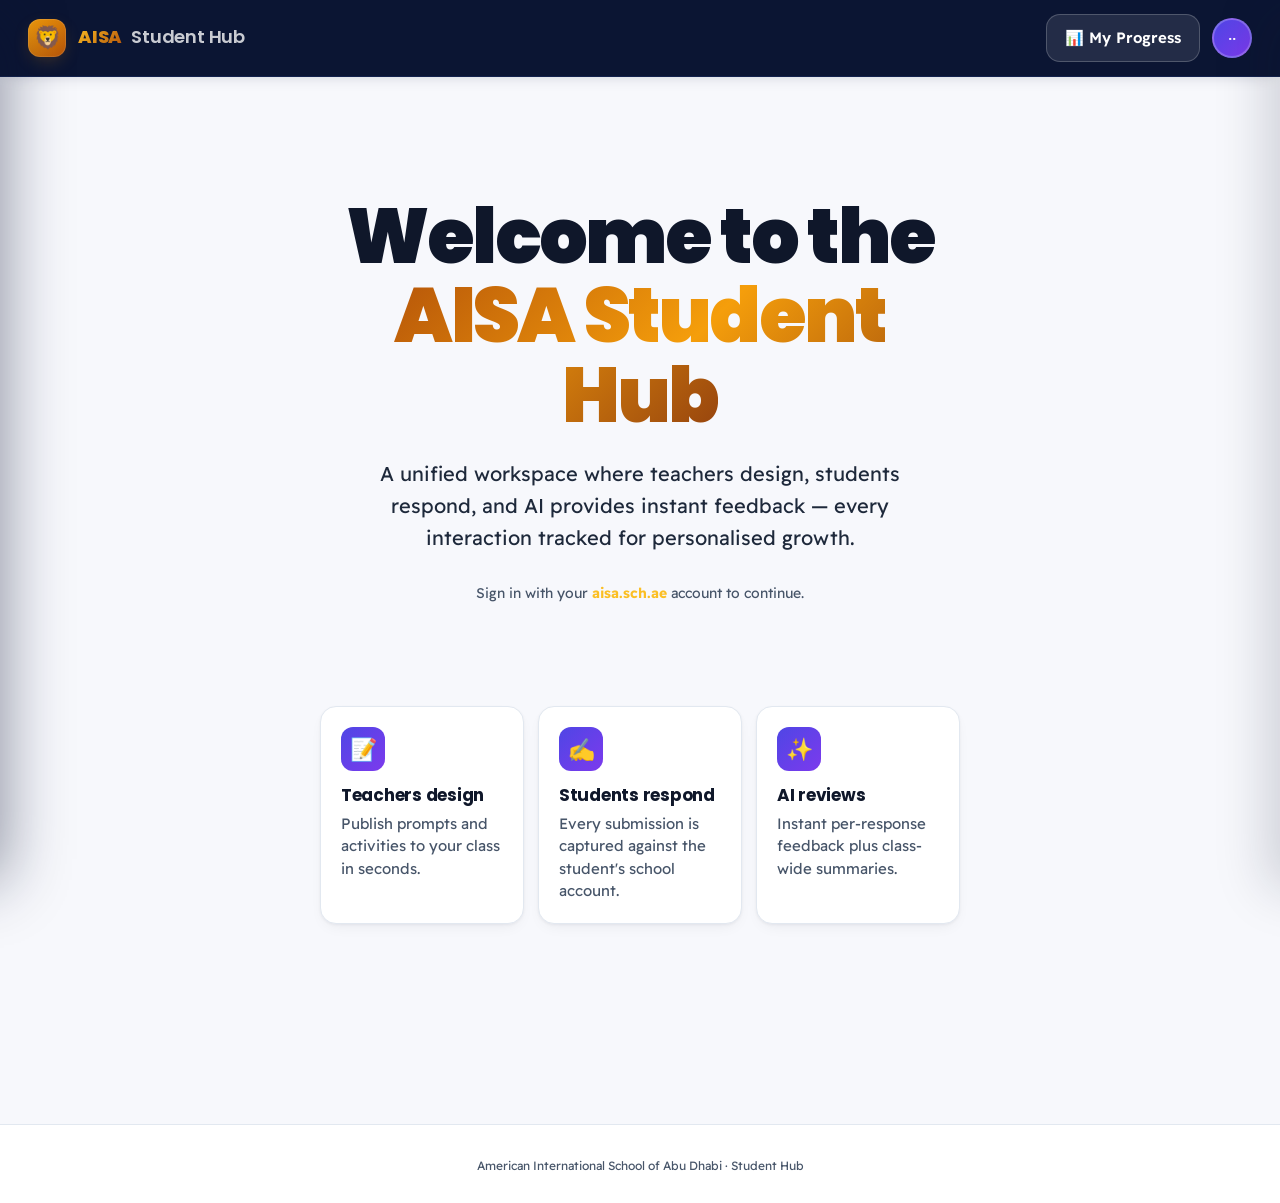
==== commit e328f706: "Universal hamburger nav drawer + teacher-only Studio access The Teacher-view link lived in the stude" ====
--- a/index.html
+++ b/index.html
@@ -435,12 +435,13 @@
   </main>
 
   <footer class="page-footer">
-    <a href="teacher.html" class="footer-link">Teacher view →</a>
+    <span class="muted small">American International School of Abu Dhabi · Student Hub</span>
   </footer>
 
   <script src="config.js"></script>
   <script src="auth.js"></script>
   <script src="account-menu.js"></script>
+  <script src="nav-drawer.js"></script>
   <script src="app.js"></script>
   <script src="https://accounts.google.com/gsi/client" async defer onload="initGoogleSignIn()"></script>
 </body>
--- a/style.css
+++ b/style.css
@@ -329,7 +329,7 @@
   border-bottom: 1px solid var(--navy-base);
   box-shadow: 0 4px 16px -8px rgba(11, 21, 51, 0.25);
 }
-.topbar .brand { color: #ffffff; }
+.topbar .brand { color: #ffffff; margin-right: auto; }
 .topbar .brand-text .brand-sub { color: rgba(255, 255, 255, 0.78); }
 .topbar .user-chip {
   background: rgba(255, 255, 255, 0.10);
@@ -393,41 +393,7 @@
 
 .topbar-meta { display: flex; align-items: center; gap: 12px; }
 
-/* Shared teacher-area nav links (rendered by menu.js) */
-.menu-links {
-  display: flex;
-  align-items: center;
-  gap: 4px;
-  flex: 1;
-  justify-content: center;
-}
-.menu-link {
-  display: inline-flex;
-  align-items: center;
-  gap: 8px;
-  padding: 8px 14px;
-  border-radius: 10px;
-  color: rgba(255, 255, 255, 0.78);
-  font-weight: 600;
-  font-size: 14px;
-  text-decoration: none;
-  transition: color 0.15s, background 0.15s;
-}
-.menu-link:hover,
-.menu-link:focus-visible {
-  color: #ffffff;
-  background: rgba(255, 255, 255, 0.10);
-  outline: none;
-}
-.menu-link.is-current {
-  color: #ffffff;
-  background: rgba(255, 255, 255, 0.16);
-}
-.menu-link-icon { font-size: 16px; }
 .menu-page-actions { display: inline-flex; align-items: center; gap: 8px; }
-@media (max-width: 720px) {
-  .menu-links { display: none; }
-}
 
 /* Account avatar + dropdown (replaces the old user-chip + sign-out button) */
 .account-wrap { position: relative; display: inline-flex; }
@@ -566,7 +532,329 @@
 body:not(.is-signed-in) #flagged-btn,
 body:not(.is-signed-in) #assignments-btn,
 body:not(.is-signed-in) #checkouts-btn,
+body:not(.is-signed-in) #nav-burger,
 body:not(.is-signed-in) #step-out-btn { display: none !important; }
+
+/* ============================================================
+   Hamburger button + universal nav drawer (nav-drawer.js)
+   ============================================================ */
+
+.nav-burger {
+  appearance: none;
+  flex-shrink: 0;
+  width: 42px;
+  height: 42px;
+  margin-right: 4px;
+  padding: 0;
+  display: inline-flex;
+  align-items: center;
+  justify-content: center;
+  background: rgba(255, 255, 255, 0.08);
+  border: 1px solid rgba(255, 255, 255, 0.16);
+  border-radius: 12px;
+  color: #ffffff;
+  cursor: pointer;
+  transition: background 0.18s ease, border-color 0.18s ease, transform 0.12s ease;
+}
+.nav-burger:hover {
+  background: rgba(255, 255, 255, 0.16);
+  border-color: rgba(255, 255, 255, 0.30);
+}
+.nav-burger:active { transform: scale(0.94); }
+.nav-burger:focus-visible { outline: none; box-shadow: 0 0 0 3px var(--gold); }
+.nav-burger-box {
+  position: relative;
+  width: 20px;
+  height: 14px;
+  display: block;
+}
+.nav-burger-inner,
+.nav-burger-inner::before,
+.nav-burger-inner::after {
+  position: absolute;
+  left: 0;
+  width: 20px;
+  height: 2.5px;
+  border-radius: 2px;
+  background: currentColor;
+  transition: transform 0.22s ease, top 0.22s ease, opacity 0.18s ease;
+}
+.nav-burger-inner { top: 50%; transform: translateY(-50%); }
+.nav-burger-inner::before { content: ""; top: -6px; }
+.nav-burger-inner::after  { content: ""; top: 6px; }
+/* When the drawer is open the burger morphs into an X (the burger is still in
+   the topbar behind the drawer on wide screens). */
+.nav-burger[aria-expanded="true"] .nav-burger-inner { background: transparent; }
+.nav-burger[aria-expanded="true"] .nav-burger-inner::before { top: 0; transform: rotate(45deg); }
+.nav-burger[aria-expanded="true"] .nav-burger-inner::after  { top: 0; transform: rotate(-45deg); }
+
+.nav-drawer-backdrop {
+  position: fixed;
+  inset: 0;
+  z-index: 60;
+  background: rgba(11, 21, 51, 0.48);
+  backdrop-filter: blur(4px);
+  -webkit-backdrop-filter: blur(4px);
+  opacity: 0;
+  pointer-events: none;
+  transition: opacity 0.28s ease;
+}
+.nav-drawer-backdrop.open { opacity: 1; pointer-events: auto; }
+
+.nav-drawer {
+  position: fixed;
+  top: 0;
+  left: 0;
+  bottom: 0;
+  z-index: 70;
+  width: min(320px, 86vw);
+  background: var(--bg-panel);
+  border-right: 1px solid var(--border);
+  box-shadow: 24px 0 60px -20px rgba(11, 21, 51, 0.45);
+  transform: translateX(-100%);
+  transition: transform 0.32s cubic-bezier(0.4, 0, 0.2, 1);
+  display: flex;
+  flex-direction: column;
+  overflow: hidden;
+}
+.nav-drawer.open { transform: translateX(0); }
+
+.nav-drawer-head {
+  flex-shrink: 0;
+  display: flex;
+  align-items: center;
+  justify-content: space-between;
+  gap: 12px;
+  padding: 20px 20px 16px;
+  background: linear-gradient(135deg, var(--navy-deep), var(--navy-elevated));
+  color: #ffffff;
+}
+.nav-drawer-brand {
+  display: inline-flex;
+  align-items: center;
+  gap: 12px;
+}
+.nav-drawer-brand .brand-mark { width: 40px; height: 40px; font-size: 22px; }
+.nav-drawer-brand-text {
+  display: flex;
+  flex-direction: column;
+  line-height: 1.1;
+  font-family: var(--font-heading);
+}
+.nav-drawer-brand-name {
+  font-size: 18px;
+  font-weight: 800;
+  letter-spacing: 0.01em;
+  background: linear-gradient(135deg, var(--amber-bright), var(--amber));
+  -webkit-background-clip: text;
+  background-clip: text;
+  -webkit-text-fill-color: transparent;
+}
+.nav-drawer-brand-sub { font-size: 12px; font-weight: 600; color: rgba(255, 255, 255, 0.7); }
+.nav-drawer-close {
+  flex-shrink: 0;
+  width: 34px;
+  height: 34px;
+  display: inline-flex;
+  align-items: center;
+  justify-content: center;
+  font-size: 22px;
+  line-height: 1;
+  color: #ffffff;
+  background: rgba(255, 255, 255, 0.10);
+  border: 1px solid rgba(255, 255, 255, 0.18);
+  border-radius: 9px;
+  cursor: pointer;
+  transition: background 0.16s ease;
+}
+.nav-drawer-close:hover { background: rgba(255, 255, 255, 0.20); }
+.nav-drawer-close:focus-visible { outline: none; box-shadow: 0 0 0 3px var(--gold); }
+
+.nav-drawer-identity {
+  flex-shrink: 0;
+  display: flex;
+  align-items: center;
+  gap: 12px;
+  padding: 14px 18px;
+  border-bottom: 1px solid var(--border);
+}
+.nav-drawer-avatar {
+  flex-shrink: 0;
+  width: 40px;
+  height: 40px;
+  border-radius: 50%;
+  display: inline-flex;
+  align-items: center;
+  justify-content: center;
+  background: linear-gradient(135deg, var(--indigo), var(--violet));
+  color: #ffffff;
+  font-family: var(--font-heading);
+  font-weight: 700;
+  font-size: 14px;
+}
+.nav-drawer-identity-text { min-width: 0; display: flex; flex-direction: column; }
+.nav-drawer-name {
+  font-weight: 700;
+  font-size: 15px;
+  color: var(--text);
+  white-space: nowrap;
+  overflow: hidden;
+  text-overflow: ellipsis;
+}
+.nav-drawer-email {
+  font-size: 12px;
+  color: var(--text-muted);
+  font-family: var(--font-mono);
+  white-space: nowrap;
+  overflow: hidden;
+  text-overflow: ellipsis;
+}
+
+.nav-drawer-nav {
+  flex: 1;
+  overflow-y: auto;
+  padding: 14px 12px 6px;
+}
+.nav-drawer-section-label {
+  display: flex;
+  align-items: center;
+  gap: 8px;
+  margin: 6px 10px 8px;
+  font-size: 11px;
+  font-weight: 800;
+  text-transform: uppercase;
+  letter-spacing: 0.10em;
+  color: var(--text-dim);
+}
+.nav-drawer-teacher-badge {
+  font-size: 9px;
+  font-weight: 800;
+  letter-spacing: 0.08em;
+  padding: 2px 7px;
+  border-radius: 999px;
+  background: var(--indigo-soft);
+  color: var(--indigo);
+  border: 1px solid #c7d2fe;
+}
+.nav-drawer-group { display: flex; flex-direction: column; gap: 2px; }
+.nav-drawer-teaching {
+  margin-top: 10px;
+  padding-top: 10px;
+  border-top: 1px solid var(--border);
+}
+
+.nav-drawer-link {
+  position: relative;
+  display: flex;
+  align-items: center;
+  gap: 13px;
+  padding: 11px 12px;
+  border-radius: 12px;
+  text-decoration: none;
+  color: var(--text);
+  transition: background 0.15s ease, transform 0.12s ease;
+}
+.nav-drawer-link:hover { background: var(--bg-elevated); }
+.nav-drawer-link:active { transform: scale(0.99); }
+.nav-drawer-link:focus-visible { outline: none; box-shadow: 0 0 0 3px var(--gold); }
+.nav-drawer-link.is-current {
+  background: var(--indigo-soft);
+}
+.nav-drawer-link.is-current::before {
+  content: "";
+  position: absolute;
+  left: 0;
+  top: 9px;
+  bottom: 9px;
+  width: 3px;
+  border-radius: 0 3px 3px 0;
+  background: var(--indigo);
+}
+.nav-drawer-link.is-disabled {
+  opacity: 0.55;
+  cursor: default;
+}
+.nav-drawer-link-icon {
+  flex-shrink: 0;
+  width: 38px;
+  height: 38px;
+  display: inline-flex;
+  align-items: center;
+  justify-content: center;
+  font-size: 19px;
+  background: var(--bg-elevated);
+  border-radius: 10px;
+}
+.nav-drawer-link.is-current .nav-drawer-link-icon {
+  background: #ffffff;
+  box-shadow: var(--shadow-sm);
+}
+.nav-drawer-link-text { min-width: 0; display: flex; flex-direction: column; }
+.nav-drawer-link-label {
+  font-weight: 700;
+  font-size: 15px;
+  color: var(--text);
+  line-height: 1.2;
+}
+.nav-drawer-link.is-current .nav-drawer-link-label { color: var(--indigo); }
+.nav-drawer-link-desc {
+  font-size: 12px;
+  color: var(--text-muted);
+  line-height: 1.3;
+  margin-top: 1px;
+}
+.nav-drawer-link-dot {
+  margin-left: auto;
+  flex-shrink: 0;
+  width: 8px;
+  height: 8px;
+  border-radius: 50%;
+  background: var(--indigo);
+}
+
+.nav-drawer-foot {
+  flex-shrink: 0;
+  padding: 12px 14px 16px;
+  border-top: 1px solid var(--border);
+}
+.nav-drawer-signout {
+  appearance: none;
+  width: 100%;
+  display: flex;
+  align-items: center;
+  justify-content: center;
+  gap: 9px;
+  padding: 12px;
+  border-radius: 12px;
+  background: var(--bg-elevated);
+  border: 1px solid var(--border-strong);
+  color: var(--text);
+  font: inherit;
+  font-weight: 700;
+  font-size: 14px;
+  cursor: pointer;
+  transition: background 0.16s ease, border-color 0.16s ease;
+}
+.nav-drawer-signout:hover {
+  background: var(--rose-soft);
+  border-color: #fca5a5;
+  color: var(--rose);
+}
+.nav-drawer-signout:focus-visible { outline: none; box-shadow: 0 0 0 3px var(--gold); }
+.nav-drawer-signout-icon { font-size: 16px; }
+.nav-drawer-footnote {
+  margin: 12px 0 0;
+  text-align: center;
+  font-size: 11px;
+  color: var(--text-dim);
+}
+
+body.nav-drawer-locked { overflow: hidden; }
+
+@media (prefers-reduced-motion: reduce) {
+  .nav-drawer { transition: none; }
+  .nav-drawer-backdrop { transition: none; }
+}
 
 /* ============================================================
    Out-now button + panel (teacher)
